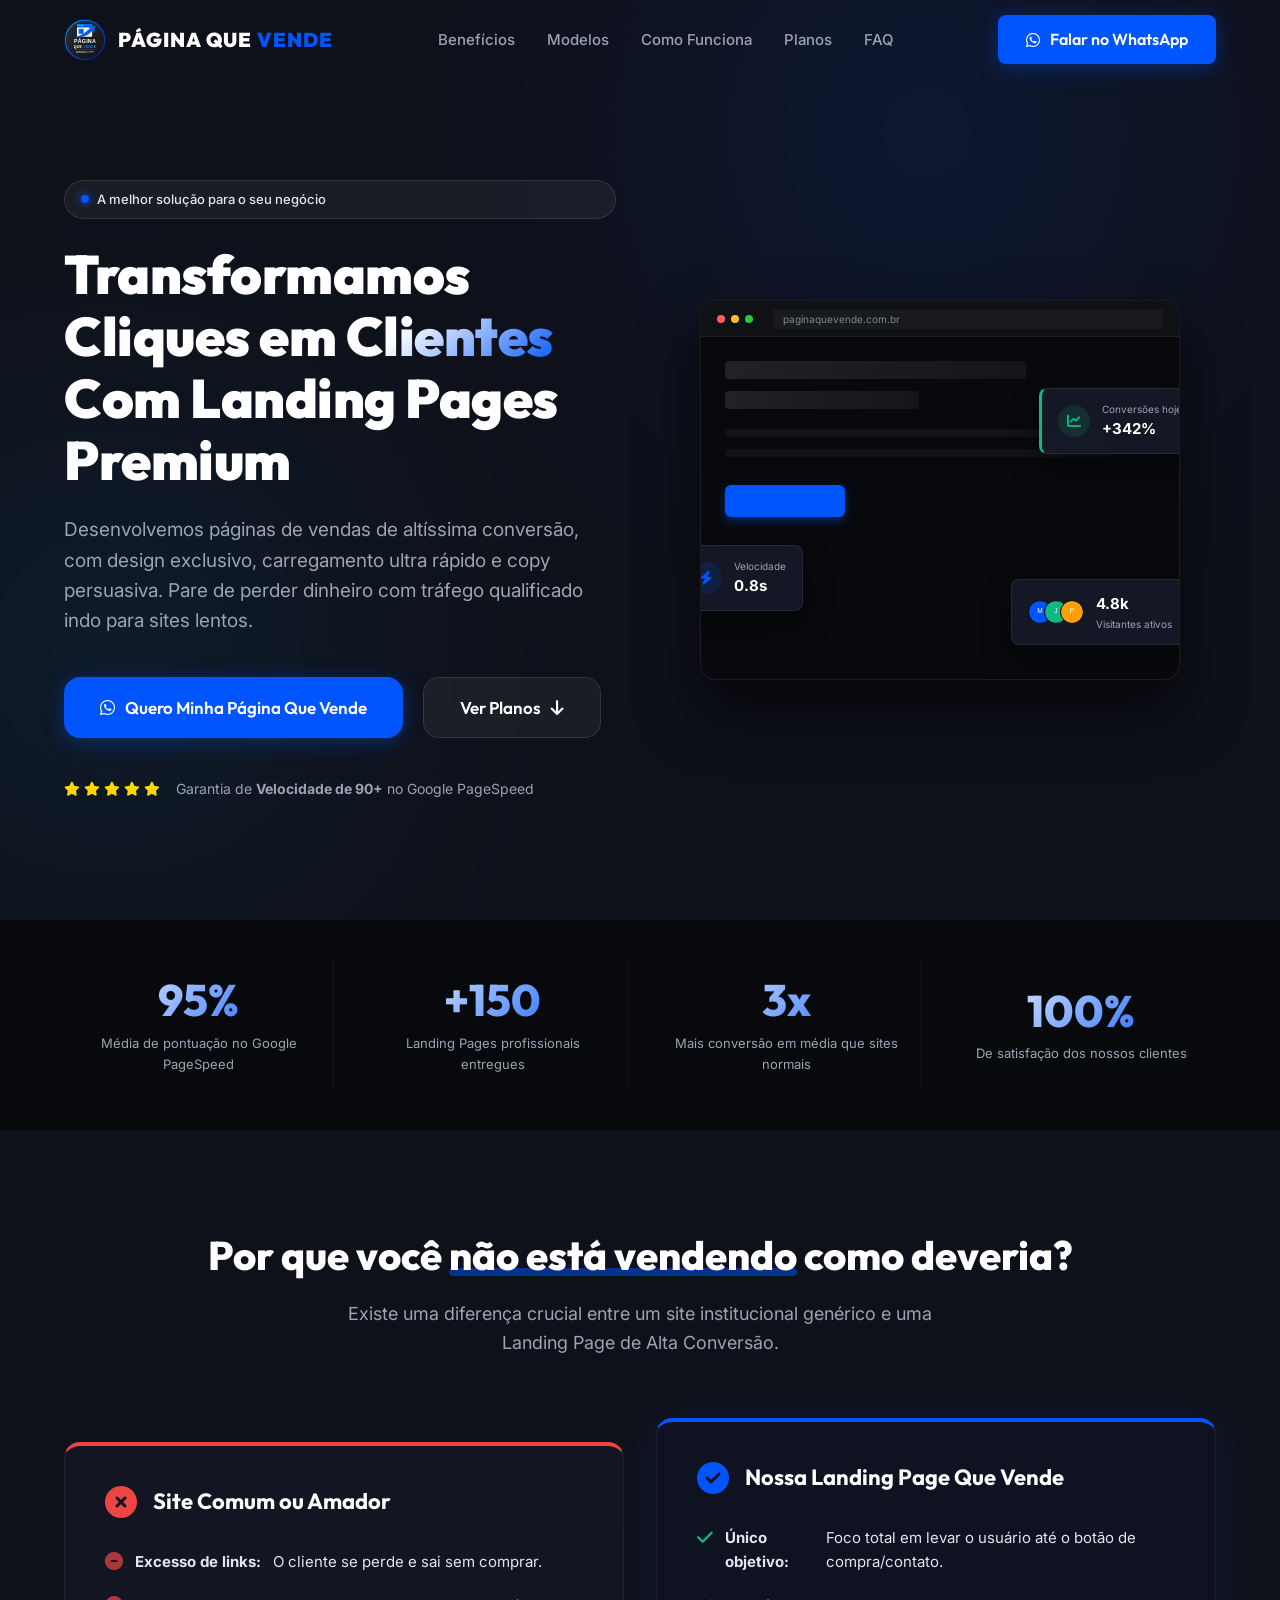
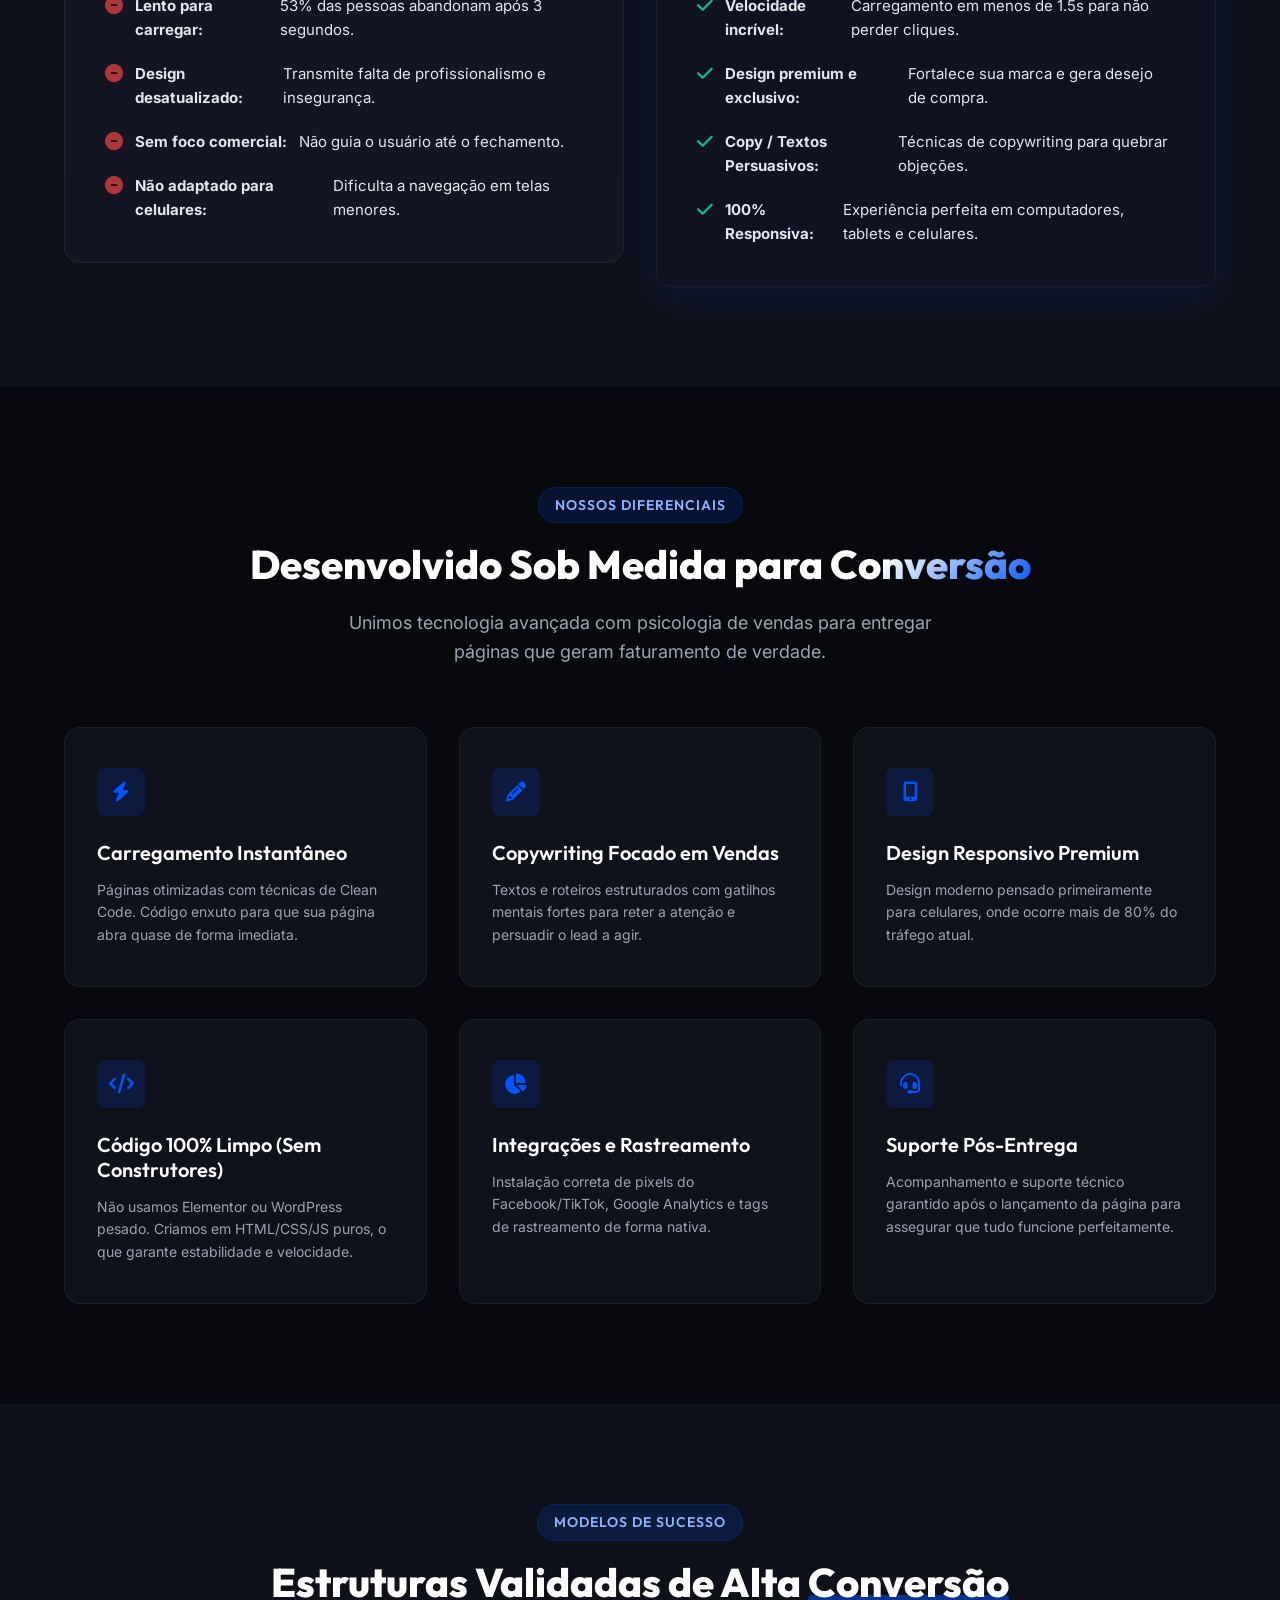
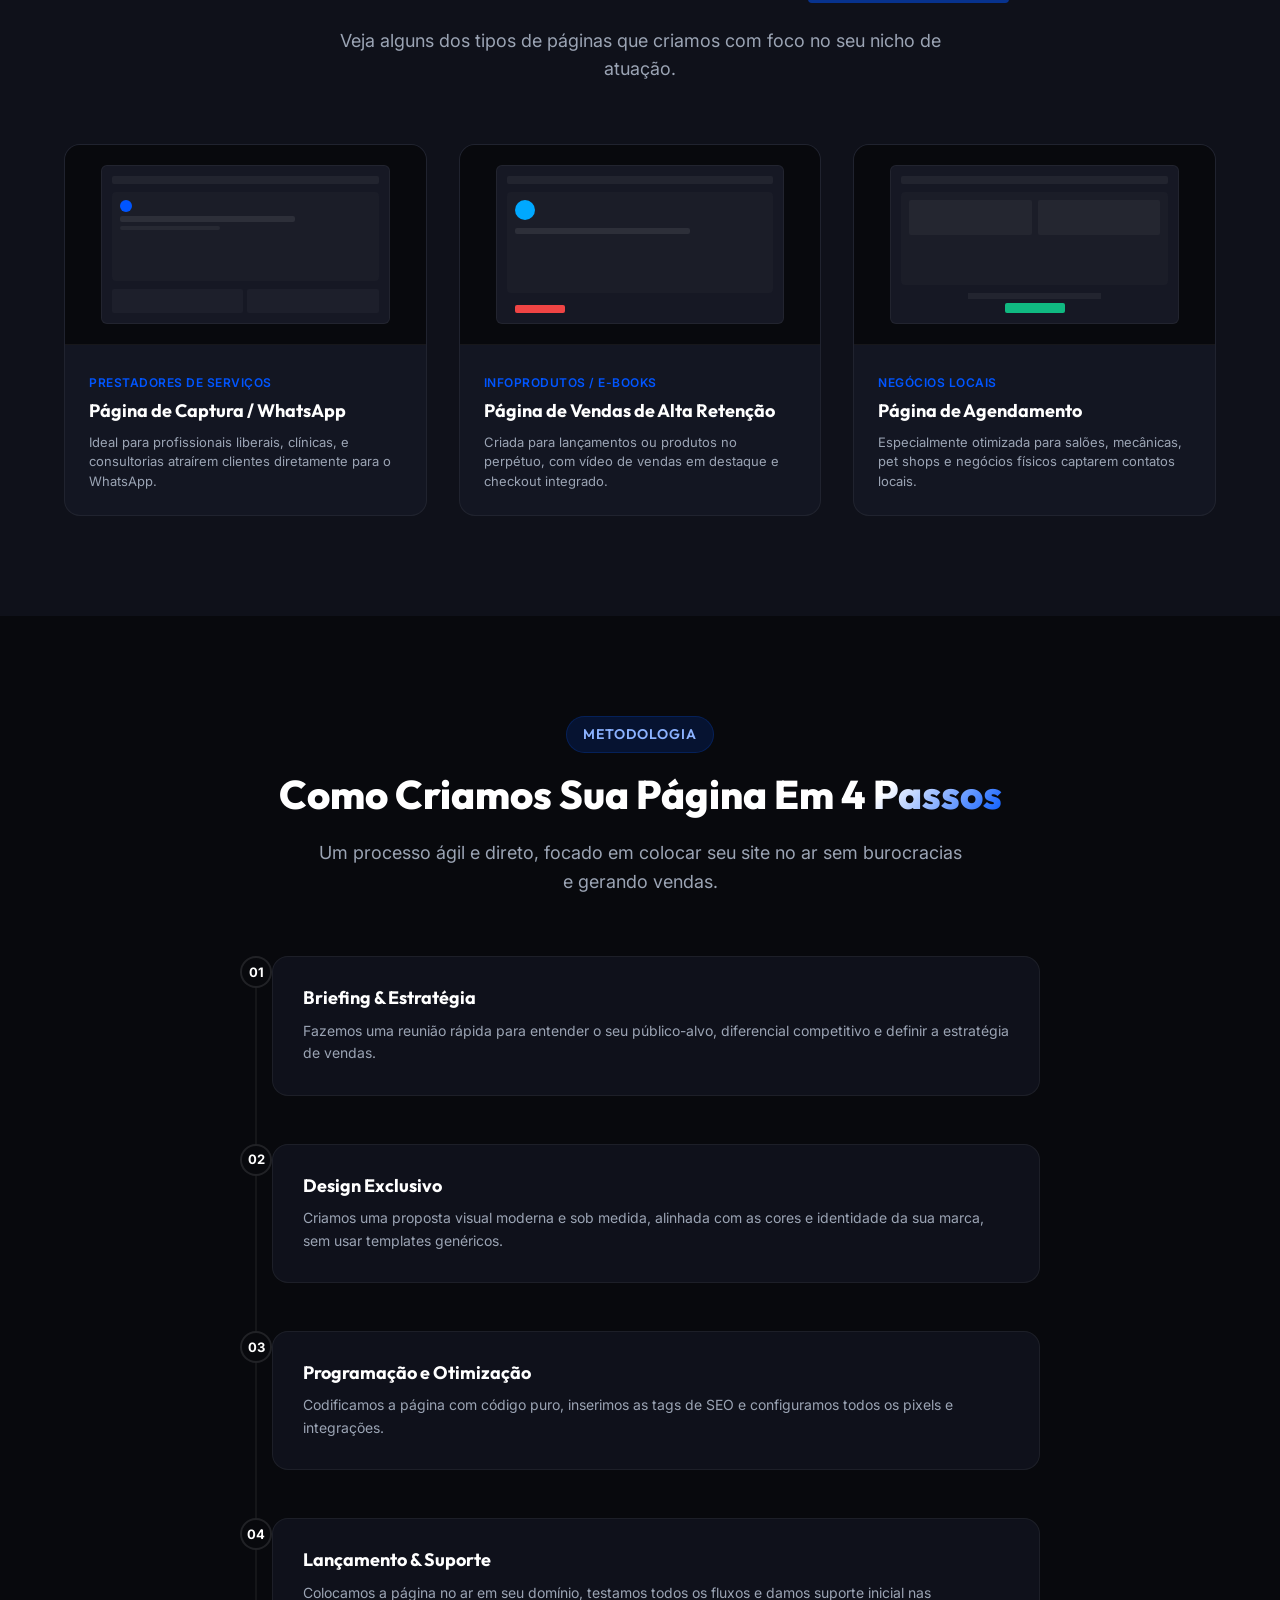
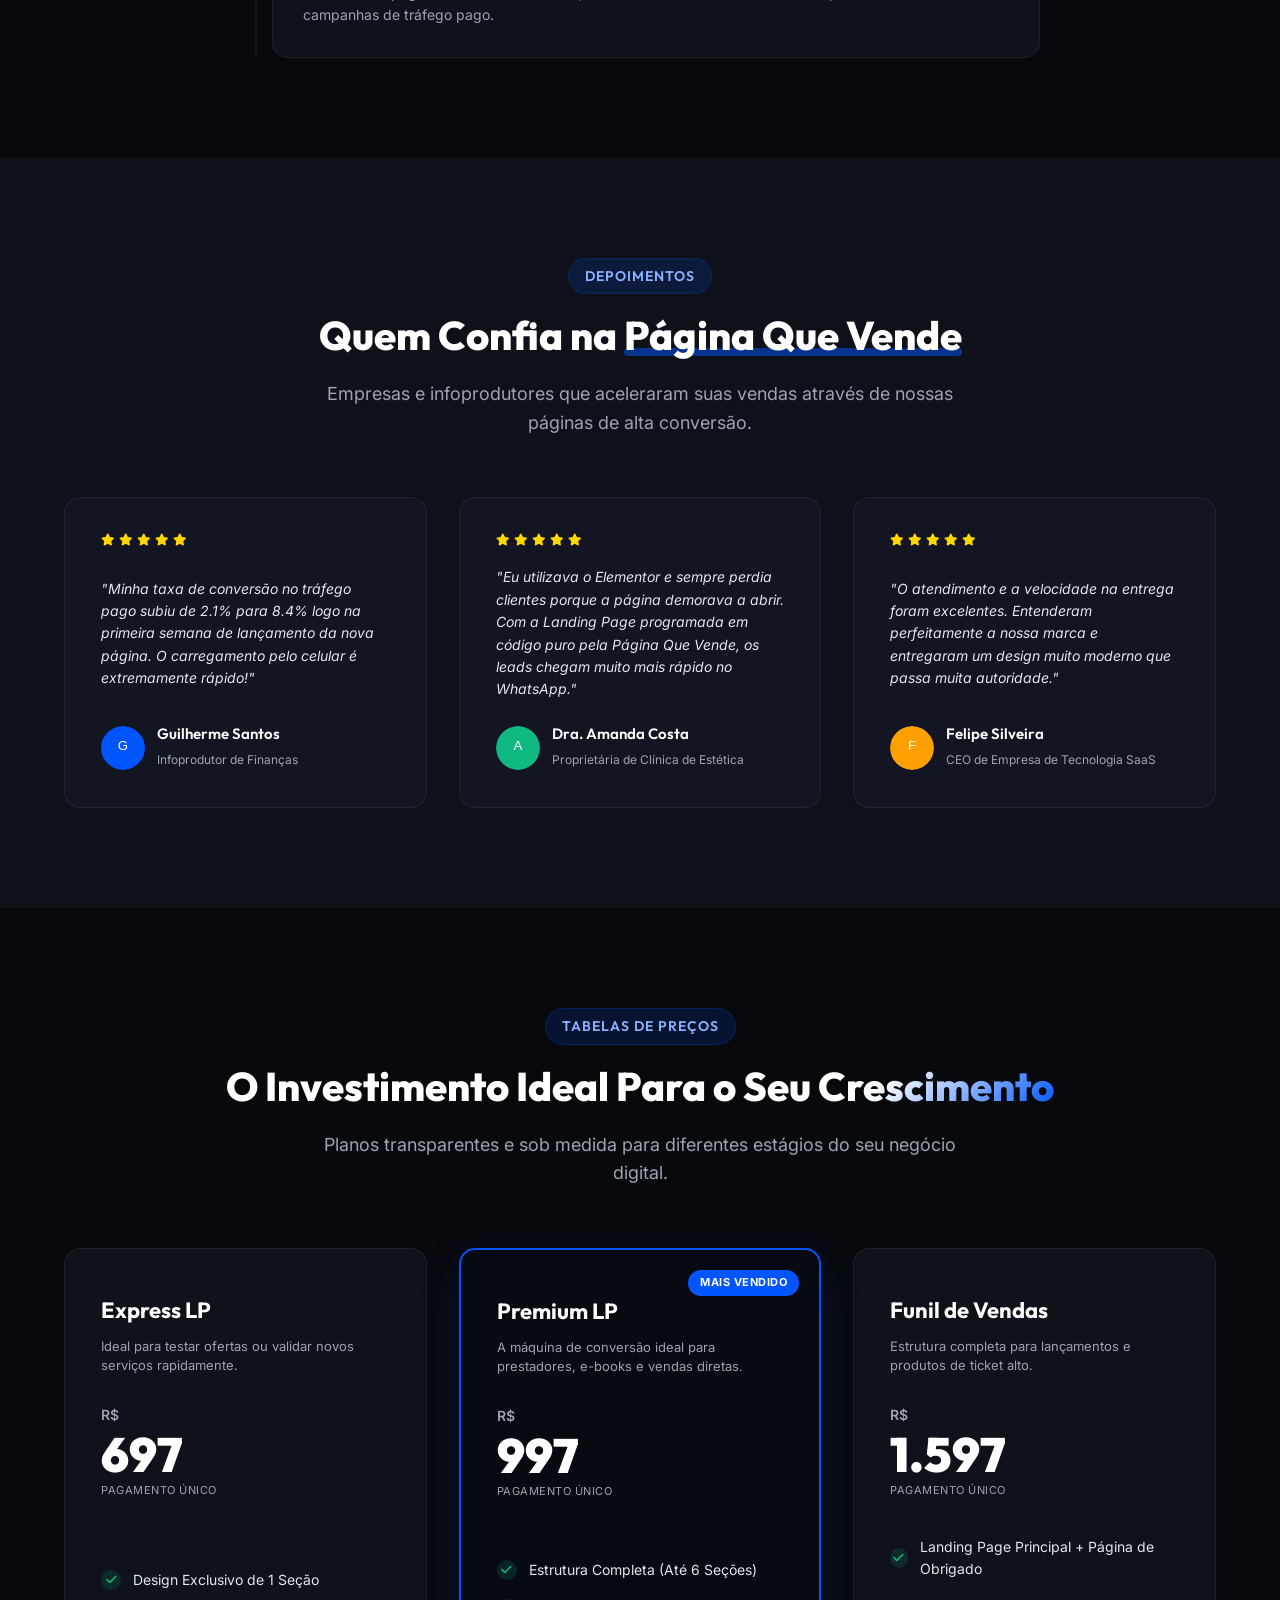
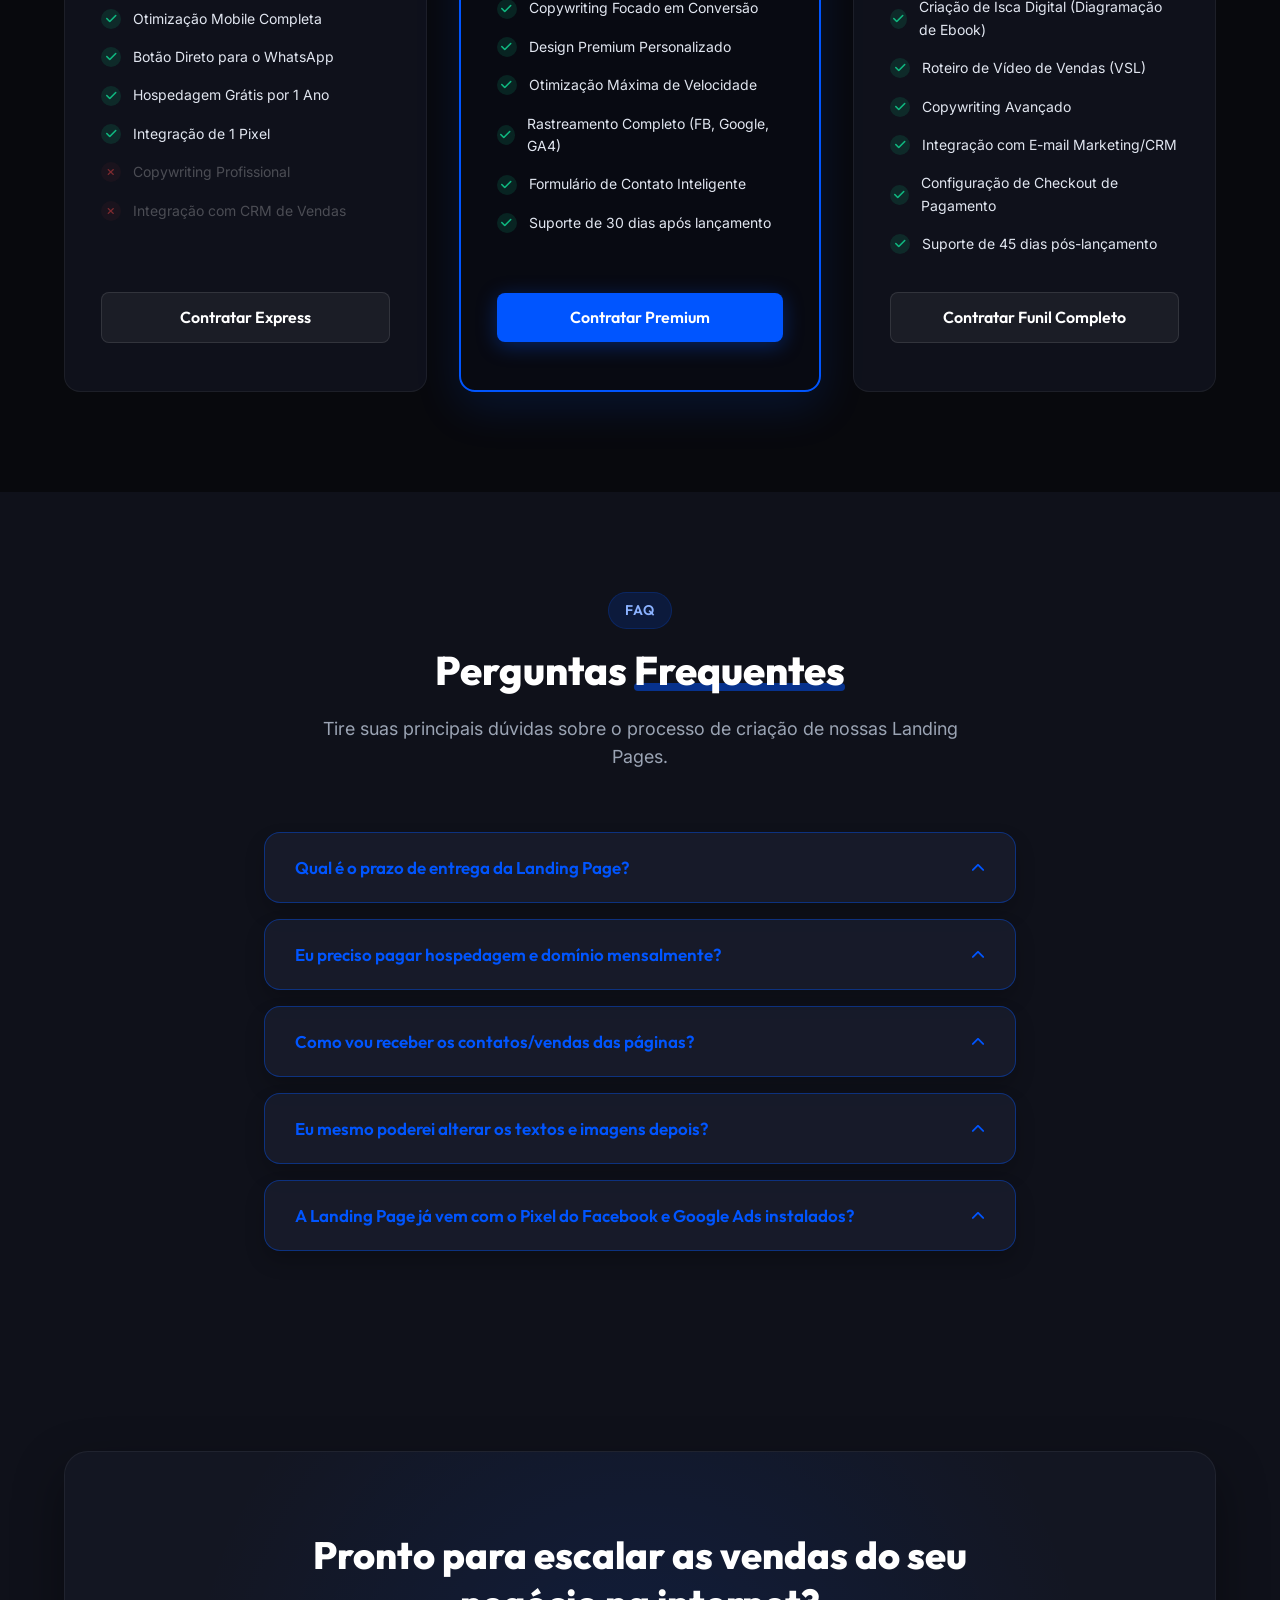
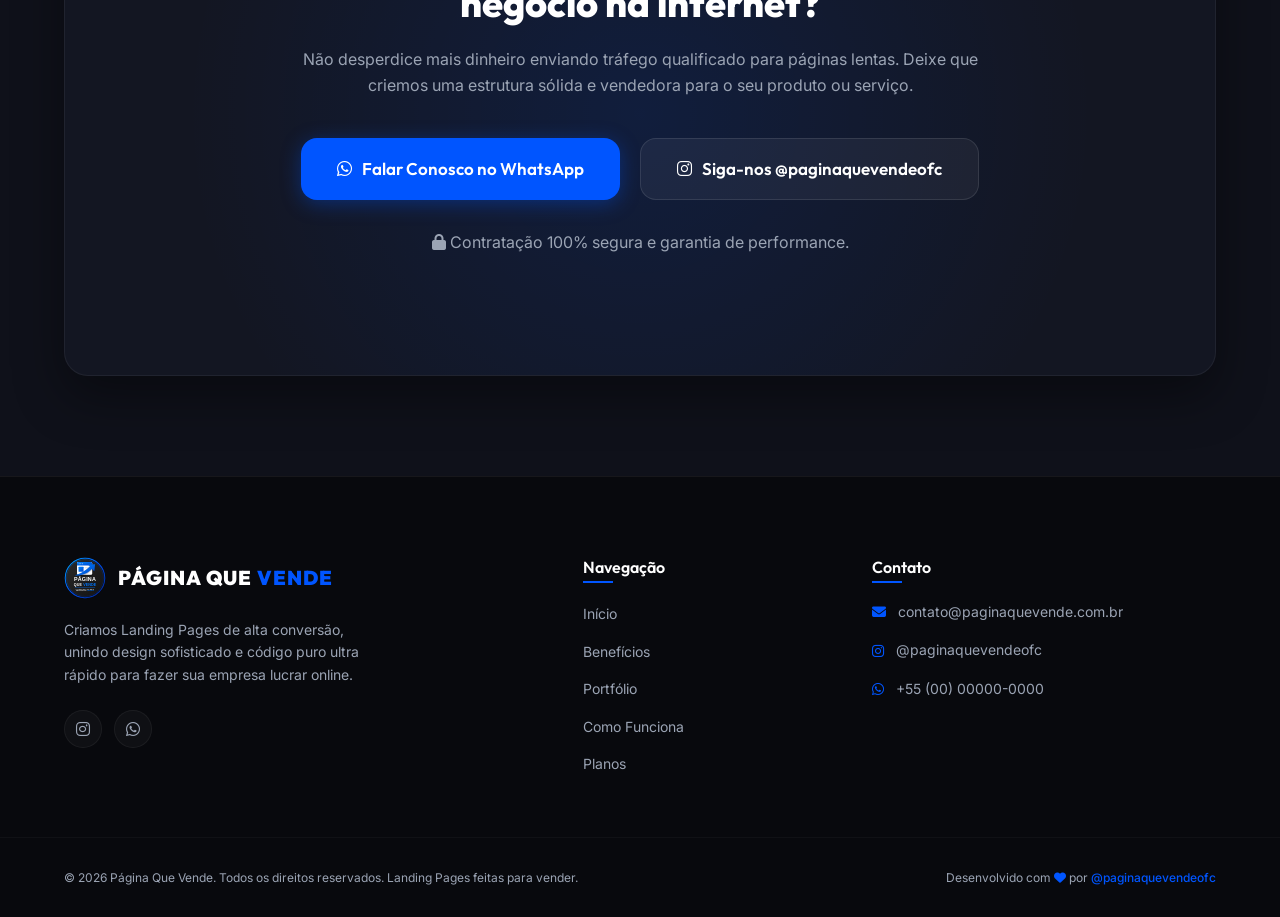
==== index.html @ d733c1f5 "feat: estrutura inicial da Landing Page Página Que Vende" ====
<!DOCTYPE html>
<html lang="pt-BR">
<head>
  <meta charset="UTF-8">
  <meta name="viewport" content="width=device-width, initial-scale=1.0">
  <meta name="description" content="Criamos Landing Pages de altíssima conversão, ultra rápidas e profissionais. Transforme seus visitantes em clientes reais. Conheça a Página Que Vende!">
  <meta name="keywords" content="landing page, criar landing page, página de vendas, landing page profissional, conversão de vendas, página que vende, tráfego pago">
  <meta name="author" content="Página Que Vende">
  
  <!-- Open Graph / Facebook -->
  <meta property="og:type" content="website">
  <meta property="og:url" content="https://paginaquevende.com.br/">
  <meta property="og:title" content="Página Que Vende | Landing Pages de Alta Conversão">
  <meta property="og:description" content="Landing pages profissionais, ultra rápidas e focadas em conversão. Comece a vender mais hoje.">
  <meta property="og:image" content="assets/logo.svg">

  <!-- Twitter -->
  <meta property="twitter:card" content="summary_large_image">
  <meta property="twitter:title" content="Página Que Vende | Landing Pages de Alta Conversão">
  <meta property="twitter:description" content="Landing pages profissionais, ultra rápidas e focadas em conversão. Comece a vender mais hoje.">
  
  <!-- Title & Favicon -->
  <title>Página Que Vende | Landing Pages de Alta Conversão</title>
  <link rel="icon" type="image/svg+xml" href="assets/logo.svg">

  <!-- Google Fonts -->
  <link rel="preconnect" href="https://fonts.googleapis.com">
  <link rel="preconnect" href="https://fonts.gstatic.com" crossorigin>
  <link href="https://fonts.googleapis.com/css2?family=Inter:wght@300;400;500;600;700&family=Outfit:wght@400;500;600;700;800;900&display=swap" rel="stylesheet">
  
  <!-- FontAwesome Icons -->
  <link rel="stylesheet" href="https://cdnjs.cloudflare.com/ajax/libs/font-awesome/6.4.0/css/all.min.css">
  
  <!-- CSS Stylesheet -->
  <link rel="stylesheet" href="style.css">
</head>
<body>

  <!-- Navigation Bar -->
  <header class="navbar" id="navbar">
    <div class="container navbar-container">
      <a href="#" class="logo-area">
        <img src="assets/logo.svg" alt="Página Que Vende Logo" class="logo-img" id="logo-nav">
        <span class="logo-text">PÁGINA QUE <span class="accent-blue">VENDE</span></span>
      </a>
      
      <nav class="nav-menu" id="nav-menu">
        <a href="#beneficios" class="nav-link">Benefícios</a>
        <a href="#portfolio" class="nav-link">Modelos</a>
        <a href="#processo" class="nav-link">Como Funciona</a>
        <a href="#planos" class="nav-link">Planos</a>
        <a href="#faq" class="nav-link">FAQ</a>
      </nav>
      
      <div class="nav-actions">
        <a href="https://wa.me/5500000000000?text=Olá!%20Gostaria%20de%20solicitar%20um%20orçamento%20de%20Landing%20Page." target="_blank" class="btn btn-primary" id="cta-nav">
          <i class="fab fa-whatsapp"></i> Falar no WhatsApp
        </a>
        <button class="menu-toggle" id="menu-toggle" aria-label="Abrir Menu">
          <span class="bar"></span>
          <span class="bar"></span>
          <span class="bar"></span>
        </button>
      </div>
    </div>
  </header>

  <main>
    
    <!-- Hero Section -->
    <section class="hero-section" id="home">
      <div class="hero-bg-gradients">
        <div class="blur-glow glow-1"></div>
        <div class="blur-glow glow-2"></div>
      </div>
      
      <div class="container hero-container grid-2">
        <!-- Hero Text content -->
        <div class="hero-content fade-in-left">
          <div class="badge">
            <span class="badge-dot"></span>
            <span>A melhor solução para o seu negócio</span>
          </div>
          
          <h1 class="hero-title">
            Transformamos Cliques em <span class="gradient-text">Clientes</span> Com Landing Pages Premium
          </h1>
          
          <p class="hero-subtitle">
            Desenvolvemos páginas de vendas de altíssima conversão, com design exclusivo, carregamento ultra rápido e copy persuasiva. Pare de perder dinheiro com tráfego qualificado indo para sites lentos.
          </p>
          
          <div class="hero-ctas">
            <a href="https://wa.me/5500000000000?text=Olá!%20Quero%20uma%20Landing%20Page%20profissional%20para%20o%20meu%20negócio." target="_blank" class="btn btn-large btn-primary pulse-animation" id="hero-cta-main">
              <i class="fab fa-whatsapp"></i> Quero Minha Página Que Vende
            </a>
            <a href="#planos" class="btn btn-large btn-secondary" id="hero-cta-secondary">
              Ver Planos <i class="fas fa-arrow-down"></i>
            </a>
          </div>
          
          <div class="hero-trust">
            <div class="trust-stars">
              <i class="fas fa-star"></i>
              <i class="fas fa-star"></i>
              <i class="fas fa-star"></i>
              <i class="fas fa-star"></i>
              <i class="fas fa-star"></i>
            </div>
            <p class="trust-text">Garantia de <strong>Velocidade de 90+</strong> no Google PageSpeed</p>
          </div>
        </div>
        
        <!-- Hero Mockup/Visual representation -->
        <div class="hero-visual fade-in-right">
          <div class="mockup-frame">
            <!-- Simulated Browser window header -->
            <div class="mockup-header">
              <div class="mockup-dots">
                <span class="dot red"></span>
                <span class="dot yellow"></span>
                <span class="dot green"></span>
              </div>
              <div class="mockup-search-bar">paginaquevende.com.br</div>
            </div>
            
            <!-- Simulated Landing Page design preview -->
            <div class="mockup-body">
              <div class="mockup-hero">
                <div class="mockup-line title"></div>
                <div class="mockup-line title short"></div>
                <div class="mockup-line text"></div>
                <div class="mockup-line text"></div>
                <div class="mockup-cta"></div>
              </div>
              
              <!-- Floating Conversion Stats Cards -->
              <div class="floating-card sales-card">
                <div class="card-icon"><i class="fas fa-chart-line"></i></div>
                <div class="card-info">
                  <span class="card-label">Conversões hoje</span>
                  <span class="card-val">+342%</span>
                </div>
              </div>
              
              <div class="floating-card speed-card">
                <div class="card-icon"><i class="fas fa-bolt"></i></div>
                <div class="card-info">
                  <span class="card-label">Velocidade</span>
                  <span class="card-val">0.8s</span>
                </div>
              </div>
              
              <div class="floating-card visitors-card">
                <div class="avatar-stack">
                  <span class="avatar av-1"></span>
                  <span class="avatar av-2"></span>
                  <span class="avatar av-3"></span>
                </div>
                <div class="card-info">
                  <span class="card-val">4.8k</span>
                  <span class="card-label">Visitantes ativos</span>
                </div>
              </div>
            </div>
          </div>
        </div>
      </div>
    </section>

    <!-- Stats Section -->
    <section class="stats-section">
      <div class="container stats-container grid-4">
        <div class="stat-item">
          <div class="stat-number"><span class="counter" data-target="95">0</span>%</div>
          <p class="stat-desc">Média de pontuação no Google PageSpeed</p>
        </div>
        <div class="stat-item">
          <div class="stat-number">+<span class="counter" data-target="150">0</span></div>
          <p class="stat-desc">Landing Pages profissionais entregues</p>
        </div>
        <div class="stat-item">
          <div class="stat-number"><span class="counter" data-target="3">0</span>x</div>
          <p class="stat-desc">Mais conversão em média que sites normais</p>
        </div>
        <div class="stat-item">
          <div class="stat-number">100%</div>
          <p class="stat-desc">De satisfação dos nossos clientes</p>
        </div>
      </div>
    </section>

    <!-- Comparison Section (Problem vs Solution) -->
    <section class="comparison-section section-padding">
      <div class="container">
        <div class="section-header text-center">
          <h2 class="section-title">Por que você <span class="highlight-blue">não está vendendo</span> como deveria?</h2>
          <p class="section-subtitle">Existe uma diferença crucial entre um site institucional genérico e uma Landing Page de Alta Conversão.</p>
        </div>
        
        <div class="comparison-grid grid-2">
          <!-- The Problem -->
          <div class="comparison-card bad scroll-reveal">
            <div class="card-header-bad">
              <i class="fas fa-times-circle"></i>
              <h3>Site Comum ou Amador</h3>
            </div>
            <ul class="comparison-list">
              <li><i class="fas fa-minus-circle"></i> <strong>Excesso de links:</strong> O cliente se perde e sai sem comprar.</li>
              <li><i class="fas fa-minus-circle"></i> <strong>Lento para carregar:</strong> 53% das pessoas abandonam após 3 segundos.</li>
              <li><i class="fas fa-minus-circle"></i> <strong>Design desatualizado:</strong> Transmite falta de profissionalismo e insegurança.</li>
              <li><i class="fas fa-minus-circle"></i> <strong>Sem foco comercial:</strong> Não guia o usuário até o fechamento.</li>
              <li><i class="fas fa-minus-circle"></i> <strong>Não adaptado para celulares:</strong> Dificulta a navegação em telas menores.</li>
            </ul>
          </div>
          
          <!-- The Solution -->
          <div class="comparison-card good scroll-reveal">
            <div class="card-header-good">
              <i class="fas fa-check-circle"></i>
              <h3>Nossa Landing Page Que Vende</h3>
            </div>
            <ul class="comparison-list">
              <li><i class="fas fa-check"></i> <strong>Único objetivo:</strong> Foco total em levar o usuário até o botão de compra/contato.</li>
              <li><i class="fas fa-check"></i> <strong>Velocidade incrível:</strong> Carregamento em menos de 1.5s para não perder cliques.</li>
              <li><i class="fas fa-check"></i> <strong>Design premium e exclusivo:</strong> Fortalece sua marca e gera desejo de compra.</li>
              <li><i class="fas fa-check"></i> <strong>Copy / Textos Persuasivos:</strong> Técnicas de copywriting para quebrar objeções.</li>
              <li><i class="fas fa-check"></i> <strong>100% Responsiva:</strong> Experiência perfeita em computadores, tablets e celulares.</li>
            </ul>
          </div>
        </div>
      </div>
    </section>

    <!-- Benefits Section -->
    <section class="benefits-section section-padding bg-darker" id="beneficios">
      <div class="container">
        <div class="section-header text-center">
          <span class="section-badge">Nossos Diferenciais</span>
          <h2 class="section-title">Desenvolvido Sob Medida para <span class="gradient-text">Conversão</span></h2>
          <p class="section-subtitle">Unimos tecnologia avançada com psicologia de vendas para entregar páginas que geram faturamento de verdade.</p>
        </div>
        
        <div class="benefits-grid grid-3">
          <!-- Card 1 -->
          <div class="benefit-card scroll-reveal">
            <div class="benefit-icon"><i class="fas fa-bolt"></i></div>
            <h3>Carregamento Instantâneo</h3>
            <p>Páginas otimizadas com técnicas de Clean Code. Código enxuto para que sua página abra quase de forma imediata.</p>
          </div>
          <!-- Card 2 -->
          <div class="benefit-card scroll-reveal">
            <div class="benefit-icon"><i class="fas fa-pencil-alt"></i></div>
            <h3>Copywriting Focado em Vendas</h3>
            <p>Textos e roteiros estruturados com gatilhos mentais fortes para reter a atenção e persuadir o lead a agir.</p>
          </div>
          <!-- Card 3 -->
          <div class="benefit-card scroll-reveal">
            <div class="benefit-icon"><i class="fas fa-mobile-alt"></i></div>
            <h3>Design Responsivo Premium</h3>
            <p>Design moderno pensado primeiramente para celulares, onde ocorre mais de 80% do tráfego atual.</p>
          </div>
          <!-- Card 4 -->
          <div class="benefit-card scroll-reveal">
            <div class="benefit-icon"><i class="fas fa-code"></i></div>
            <h3>Código 100% Limpo (Sem Construtores)</h3>
            <p>Não usamos Elementor ou WordPress pesado. Criamos em HTML/CSS/JS puros, o que garante estabilidade e velocidade.</p>
          </div>
          <!-- Card 5 -->
          <div class="benefit-card scroll-reveal">
            <div class="benefit-icon"><i class="fas fa-chart-pie"></i></div>
            <h3>Integrações e Rastreamento</h3>
            <p>Instalação correta de pixels do Facebook/TikTok, Google Analytics e tags de rastreamento de forma nativa.</p>
          </div>
          <!-- Card 6 -->
          <div class="benefit-card scroll-reveal">
            <div class="benefit-icon"><i class="fas fa-headset"></i></div>
            <h3>Suporte Pós-Entrega</h3>
            <p>Acompanhamento e suporte técnico garantido após o lançamento da página para assegurar que tudo funcione perfeitamente.</p>
          </div>
        </div>
      </div>
    </section>

    <!-- Portfolio / Mockup Showcase -->
    <section class="portfolio-section section-padding" id="portfolio">
      <div class="container">
        <div class="section-header text-center">
          <span class="section-badge">Modelos de Sucesso</span>
          <h2 class="section-title">Estruturas Validadas de Alta <span class="highlight-blue">Conversão</span></h2>
          <p class="section-subtitle">Veja alguns dos tipos de páginas que criamos com foco no seu nicho de atuação.</p>
        </div>
        
        <div class="portfolio-grid grid-3">
          <!-- Item 1 -->
          <div class="portfolio-card scroll-reveal">
            <div class="portfolio-img-container">
              <!-- Inline representative mini layout for preview -->
              <div class="mini-layout lp-services">
                <div class="mini-nav"></div>
                <div class="mini-hero">
                  <div class="mini-dot"></div>
                  <div class="mini-bar"></div>
                  <div class="mini-bar-sm"></div>
                </div>
                <div class="mini-content">
                  <div class="mini-box"></div>
                  <div class="mini-box"></div>
                </div>
              </div>
              <div class="portfolio-hover">
                <a href="https://wa.me/5500000000000?text=Olá!%20Quero%20uma%20Landing%20Page%20para%20Prestador%20de%20Serviços." target="_blank" class="btn btn-sm btn-primary">Solicitar Modelo</a>
              </div>
            </div>
            <div class="portfolio-info">
              <span class="portfolio-category">Prestadores de Serviços</span>
              <h3>Página de Captura / WhatsApp</h3>
              <p>Ideal para profissionais liberais, clínicas, e consultorias atraírem clientes diretamente para o WhatsApp.</p>
            </div>
          </div>
          
          <!-- Item 2 -->
          <div class="portfolio-card scroll-reveal">
            <div class="portfolio-img-container">
              <div class="mini-layout lp-infoproduct">
                <div class="mini-nav"></div>
                <div class="mini-hero">
                  <div class="mini-circle"></div>
                  <div class="mini-bar"></div>
                </div>
                <div class="mini-content">
                  <div class="mini-line"></div>
                  <div class="mini-line"></div>
                  <div class="mini-btn-red"></div>
                </div>
              </div>
              <div class="portfolio-hover">
                <a href="https://wa.me/5500000000000?text=Olá!%20Quero%20uma%20Landing%20Page%20para%20Infoproduto." target="_blank" class="btn btn-sm btn-primary">Solicitar Modelo</a>
              </div>
            </div>
            <div class="portfolio-info">
              <span class="portfolio-category">Infoprodutos / E-books</span>
              <h3>Página de Vendas de Alta Retenção</h3>
              <p>Criada para lançamentos ou produtos no perpétuo, com vídeo de vendas em destaque e checkout integrado.</p>
            </div>
          </div>
          
          <!-- Item 3 -->
          <div class="portfolio-card scroll-reveal">
            <div class="portfolio-img-container">
              <div class="mini-layout lp-local">
                <div class="mini-nav"></div>
                <div class="mini-hero">
                  <div class="mini-grid">
                    <div class="mini-grid-item"></div>
                    <div class="mini-grid-item"></div>
                  </div>
                </div>
                <div class="mini-content-centered">
                  <div class="mini-bar-ctr"></div>
                  <div class="mini-btn-green"></div>
                </div>
              </div>
              <div class="portfolio-hover">
                <a href="https://wa.me/5500000000000?text=Olá!%20Quero%20uma%20Landing%20Page%20para%20Negócio%20Local." target="_blank" class="btn btn-sm btn-primary">Solicitar Modelo</a>
              </div>
            </div>
            <div class="portfolio-info">
              <span class="portfolio-category">Negócios Locais</span>
              <h3>Página de Agendamento</h3>
              <p>Especialmente otimizada para salões, mecânicas, pet shops e negócios físicos captarem contatos locais.</p>
            </div>
          </div>
        </div>
      </div>
    </section>

    <!-- Work Process Section -->
    <section class="process-section section-padding bg-darker" id="processo">
      <div class="container">
        <div class="section-header text-center">
          <span class="section-badge">Metodologia</span>
          <h2 class="section-title">Como Criamos Sua Página Em <span class="gradient-text">4 Passos</span></h2>
          <p class="section-subtitle">Um processo ágil e direto, focado em colocar seu site no ar sem burocracias e gerando vendas.</p>
        </div>
        
        <div class="process-timeline">
          <!-- Step 1 -->
          <div class="process-step scroll-reveal">
            <div class="step-number">01</div>
            <div class="step-content">
              <h3>Briefing & Estratégia</h3>
              <p>Fazemos uma reunião rápida para entender o seu público-alvo, diferencial competitivo e definir a estratégia de vendas.</p>
            </div>
          </div>
          <!-- Step 2 -->
          <div class="process-step scroll-reveal">
            <div class="step-number">02</div>
            <div class="step-content">
              <h3>Design Exclusivo</h3>
              <p>Criamos uma proposta visual moderna e sob medida, alinhada com as cores e identidade da sua marca, sem usar templates genéricos.</p>
            </div>
          </div>
          <!-- Step 3 -->
          <div class="process-step scroll-reveal">
            <div class="step-number">03</div>
            <div class="step-content">
              <h3>Programação e Otimização</h3>
              <p>Codificamos a página com código puro, inserimos as tags de SEO e configuramos todos os pixels e integrações.</p>
            </div>
          </div>
          <!-- Step 4 -->
          <div class="process-step scroll-reveal">
            <div class="step-number">04</div>
            <div class="step-content">
              <h3>Lançamento & Suporte</h3>
              <p>Colocamos a página no ar em seu domínio, testamos todos os fluxos e damos suporte inicial nas campanhas de tráfego pago.</p>
            </div>
          </div>
        </div>
      </div>
    </section>

    <!-- Testimonials / Social Proof -->
    <section class="testimonials-section section-padding">
      <div class="container">
        <div class="section-header text-center">
          <span class="section-badge">Depoimentos</span>
          <h2 class="section-title">Quem Confia na <span class="highlight-blue">Página Que Vende</span></h2>
          <p class="section-subtitle">Empresas e infoprodutores que aceleraram suas vendas através de nossas páginas de alta conversão.</p>
        </div>
        
        <div class="testimonials-grid grid-3">
          <!-- Testimonial 1 -->
          <div class="testimonial-card scroll-reveal">
            <div class="stars">
              <i class="fas fa-star"></i>
              <i class="fas fa-star"></i>
              <i class="fas fa-star"></i>
              <i class="fas fa-star"></i>
              <i class="fas fa-star"></i>
            </div>
            <p class="testimonial-text">
              "Minha taxa de conversão no tráfego pago subiu de 2.1% para 8.4% logo na primeira semana de lançamento da nova página. O carregamento pelo celular é extremamente rápido!"
            </p>
            <div class="testimonial-author">
              <div class="author-avatar av-t1"></div>
              <div class="author-info">
                <h4>Guilherme Santos</h4>
                <span>Infoprodutor de Finanças</span>
              </div>
            </div>
          </div>
          
          <!-- Testimonial 2 -->
          <div class="testimonial-card scroll-reveal">
            <div class="stars">
              <i class="fas fa-star"></i>
              <i class="fas fa-star"></i>
              <i class="fas fa-star"></i>
              <i class="fas fa-star"></i>
              <i class="fas fa-star"></i>
            </div>
            <p class="testimonial-text">
              "Eu utilizava o Elementor e sempre perdia clientes porque a página demorava a abrir. Com a Landing Page programada em código puro pela Página Que Vende, os leads chegam muito mais rápido no WhatsApp."
            </p>
            <div class="testimonial-author">
              <div class="author-avatar av-t2"></div>
              <div class="author-info">
                <h4>Dra. Amanda Costa</h4>
                <span>Proprietária de Clínica de Estética</span>
              </div>
            </div>
          </div>
          
          <!-- Testimonial 3 -->
          <div class="testimonial-card scroll-reveal">
            <div class="stars">
              <i class="fas fa-star"></i>
              <i class="fas fa-star"></i>
              <i class="fas fa-star"></i>
              <i class="fas fa-star"></i>
              <i class="fas fa-star"></i>
            </div>
            <p class="testimonial-text">
              "O atendimento e a velocidade na entrega foram excelentes. Entenderam perfeitamente a nossa marca e entregaram um design muito moderno que passa muita autoridade."
            </p>
            <div class="testimonial-author">
              <div class="author-avatar av-t3"></div>
              <div class="author-info">
                <h4>Felipe Silveira</h4>
                <span>CEO de Empresa de Tecnologia SaaS</span>
              </div>
            </div>
          </div>
        </div>
      </div>
    </section>

    <!-- Pricing Section -->
    <section class="pricing-section section-padding bg-darker" id="planos">
      <div class="container">
        <div class="section-header text-center">
          <span class="section-badge">Tabelas de Preços</span>
          <h2 class="section-title">O Investimento Ideal Para o Seu <span class="gradient-text">Crescimento</span></h2>
          <p class="section-subtitle">Planos transparentes e sob medida para diferentes estágios do seu negócio digital.</p>
        </div>
        
        <div class="pricing-grid grid-3">
          <!-- Plan 1 -->
          <div class="pricing-card scroll-reveal">
            <div class="pricing-header">
              <h3>Express LP</h3>
              <p>Ideal para testar ofertas ou validar novos serviços rapidamente.</p>
              <div class="price">
                <span class="currency">R$</span>
                <span class="amount">697</span>
                <span class="period">pagamento único</span>
              </div>
            </div>
            <div class="pricing-features">
              <ul>
                <li><i class="fas fa-check"></i> Design Exclusivo de 1 Seção</li>
                <li><i class="fas fa-check"></i> Otimização Mobile Completa</li>
                <li><i class="fas fa-check"></i> Botão Direto para o WhatsApp</li>
                <li><i class="fas fa-check"></i> Hospedagem Grátis por 1 Ano</li>
                <li><i class="fas fa-check"></i> Integração de 1 Pixel</li>
                <li class="disabled"><i class="fas fa-times"></i> Copywriting Profissional</li>
                <li class="disabled"><i class="fas fa-times"></i> Integração com CRM de Vendas</li>
              </ul>
            </div>
            <div class="pricing-footer">
              <a href="https://wa.me/5500000000000?text=Olá!%20Tenho%20interesse%20no%20plano%20Express%20LP%20no%20valor%20de%20R$697." target="_blank" class="btn btn-secondary btn-full">Contratar Express</a>
            </div>
          </div>
          
          <!-- Plan 2 (Popular) -->
          <div class="pricing-card popular scroll-reveal">
            <div class="popular-badge">Mais Vendido</div>
            <div class="pricing-header">
              <h3>Premium LP</h3>
              <p>A máquina de conversão ideal para prestadores, e-books e vendas diretas.</p>
              <div class="price">
                <span class="currency">R$</span>
                <span class="amount">997</span>
                <span class="period">pagamento único</span>
              </div>
            </div>
            <div class="pricing-features">
              <ul>
                <li><i class="fas fa-check"></i> Estrutura Completa (Até 6 Seções)</li>
                <li><i class="fas fa-check"></i> Copywriting Focado em Conversão</li>
                <li><i class="fas fa-check"></i> Design Premium Personalizado</li>
                <li><i class="fas fa-check"></i> Otimização Máxima de Velocidade</li>
                <li><i class="fas fa-check"></i> Rastreamento Completo (FB, Google, GA4)</li>
                <li><i class="fas fa-check"></i> Formulário de Contato Inteligente</li>
                <li><i class="fas fa-check"></i> Suporte de 30 dias após lançamento</li>
              </ul>
            </div>
            <div class="pricing-footer">
              <a href="https://wa.me/5500000000000?text=Olá!%20Quero%20contratar%20o%20plano%20Premium%20LP%20no%20valor%20de%20R$997." target="_blank" class="btn btn-primary btn-full pulse-animation">Contratar Premium</a>
            </div>
          </div>
          
          <!-- Plan 3 -->
          <div class="pricing-card scroll-reveal">
            <div class="pricing-header">
              <h3>Funil de Vendas</h3>
              <p>Estrutura completa para lançamentos e produtos de ticket alto.</p>
              <div class="price">
                <span class="currency">R$</span>
                <span class="amount">1.597</span>
                <span class="period">pagamento único</span>
              </div>
            </div>
            <div class="pricing-features">
              <ul>
                <li><i class="fas fa-check"></i> Landing Page Principal + Página de Obrigado</li>
                <li><i class="fas fa-check"></i> Criação de Isca Digital (Diagramação de Ebook)</li>
                <li><i class="fas fa-check"></i> Roteiro de Vídeo de Vendas (VSL)</li>
                <li><i class="fas fa-check"></i> Copywriting Avançado</li>
                <li><i class="fas fa-check"></i> Integração com E-mail Marketing/CRM</li>
                <li><i class="fas fa-check"></i> Configuração de Checkout de Pagamento</li>
                <li><i class="fas fa-check"></i> Suporte de 45 dias pós-lançamento</li>
              </ul>
            </div>
            <div class="pricing-footer">
              <a href="https://wa.me/5500000000000?text=Olá!%20Tenho%20interesse%20no%20plano%20Funil%20de%20Vendas%20no%20valor%20de%20R$1.597." target="_blank" class="btn btn-secondary btn-full">Contratar Funil Completo</a>
            </div>
          </div>
        </div>
      </div>
    </section>

    <!-- FAQ Section -->
    <section class="faq-section section-padding" id="faq">
      <div class="container faq-container">
        <div class="section-header text-center">
          <span class="section-badge">FAQ</span>
          <h2 class="section-title">Perguntas <span class="highlight-blue">Frequentes</span></h2>
          <p class="section-subtitle">Tire suas principais dúvidas sobre o processo de criação de nossas Landing Pages.</p>
        </div>
        
        <div class="faq-accordion">
          <!-- Accordion Item 1 -->
          <div class="faq-item scroll-reveal">
            <button class="faq-question">
              <span>Qual é o prazo de entrega da Landing Page?</span>
              <i class="fas fa-chevron-down"></i>
            </button>
            <div class="faq-answer">
              <p>O prazo padrão varia entre 5 a 10 dias úteis após o preenchimento completo do nosso briefing de estratégia e envio de eventuais materiais da marca (como fotos e logotipo). Projetos urgentes podem ser negociados.</p>
            </div>
          </div>
          
          <!-- Accordion Item 2 -->
          <div class="faq-item scroll-reveal">
            <button class="faq-question">
              <span>Eu preciso pagar hospedagem e domínio mensalmente?</span>
              <i class="fas fa-chevron-down"></i>
            </button>
            <div class="faq-answer">
              <p>O domínio (seu endereço na web, ex: www.suaempresa.com.br) custa em média R$ 40 por ano. A hospedagem varia conforme a tecnologia. Nos planos com hospedagem inclusa, nós disponibilizamos servidores otimizados gratuitos por 1 ano. Não cobramos mensalidade de manutenção.</p>
            </div>
          </div>
          
          <!-- Accordion Item 3 -->
          <div class="faq-item scroll-reveal">
            <button class="faq-question">
              <span>Como vou receber os contatos/vendas das páginas?</span>
              <i class="fas fa-chevron-down"></i>
            </button>
            <div class="faq-answer">
              <p>O fluxo principal de conversão direciona o usuário diretamente para o seu WhatsApp comercial com uma mensagem personalizada preenchida. Caso contrate os planos com integrações, também configuramos formulários de captura integrados com ferramentas de E-mail Marketing (ex: ActiveCampaign, RD Station) ou CRM (ex: Hubspot).</p>
            </div>
          </div>
          
          <!-- Accordion Item 4 -->
          <div class="faq-item scroll-reveal">
            <button class="faq-question">
              <span>Eu mesmo poderei alterar os textos e imagens depois?</span>
              <i class="fas fa-chevron-down"></i>
            </button>
            <div class="faq-answer">
              <p>Por utilizarmos código puro (HTML/CSS/JS) para garantir a melhor velocidade de carregamento da internet, as alterações requerem um conhecimento básico de código. No entanto, fornecemos um manual rápido explicando onde e como mudar os textos e fotos, ou você pode contar com o nosso suporte avulso de alterações.</p>
            </div>
          </div>
          
          <!-- Accordion Item 5 -->
          <div class="faq-item scroll-reveal">
            <button class="faq-question">
              <span>A Landing Page já vem com o Pixel do Facebook e Google Ads instalados?</span>
              <i class="fas fa-chevron-down"></i>
            </button>
            <div class="faq-answer">
              <p>Sim! Configuramos o rastreamento das suas campanhas em todas as páginas, incluindo a API de conversão do Facebook e tags de conversão do Google Ads de forma nativa para que você possa medir exatamente o retorno de cada centavo em anúncios.</p>
            </div>
          </div>
        </div>
      </div>
    </section>

    <!-- Final CTA Section (Conversion Focus) -->
    <section class="final-cta-section section-padding">
      <div class="container">
        <div class="cta-box scroll-reveal">
          <div class="cta-box-content text-center">
            <h2>Pronto para escalar as vendas do seu negócio na internet?</h2>
            <p>Não desperdice mais dinheiro enviando tráfego qualificado para páginas lentas. Deixe que criemos uma estrutura sólida e vendedora para o seu produto ou serviço.</p>
            
            <div class="cta-box-actions">
              <a href="https://wa.me/5500000000000?text=Olá!%20Quero%20aumentar%20as%20vendas%20do%20meu%20negócio%20com%20uma%20Landing%20Page%20profissional." target="_blank" class="btn btn-large btn-primary pulse-animation">
                <i class="fab fa-whatsapp"></i> Falar Conosco no WhatsApp
              </a>
              <a href="https://instagram.com/paginaquevendeofc" target="_blank" class="btn btn-large btn-secondary">
                <i class="fab fa-instagram"></i> Siga-nos @paginaquevendeofc
              </a>
            </div>
            
            <div class="cta-box-footer-note">
              <p><i class="fas fa-lock"></i> Contratação 100% segura e garantia de performance.</p>
            </div>
          </div>
        </div>
      </div>
    </section>

  </main>

  <!-- Footer -->
  <footer class="footer">
    <div class="container footer-container">
      <div class="footer-brand">
        <a href="#" class="logo-area">
          <img src="assets/logo.svg" alt="Página Que Vende Logo" class="logo-img">
          <span class="logo-text">PÁGINA QUE <span class="accent-blue">VENDE</span></span>
        </a>
        <p class="brand-desc">Criamos Landing Pages de alta conversão, unindo design sofisticado e código puro ultra rápido para fazer sua empresa lucrar online.</p>
        <div class="social-links">
          <a href="https://instagram.com/paginaquevendeofc" target="_blank" aria-label="Instagram"><i class="fab fa-instagram"></i></a>
          <a href="https://wa.me/5500000000000?text=Olá!%20Gostaria%20de%20saber%20mais%20sobre%20os%20serviços." target="_blank" aria-label="WhatsApp"><i class="fab fa-whatsapp"></i></a>
        </div>
      </div>
      
      <div class="footer-links">
        <h4>Navegação</h4>
        <ul>
          <li><a href="#home">Início</a></li>
          <li><a href="#beneficios">Benefícios</a></li>
          <li><a href="#portfolio">Portfólio</a></li>
          <li><a href="#processo">Como Funciona</a></li>
          <li><a href="#planos">Planos</a></li>
        </ul>
      </div>
      
      <div class="footer-contact">
        <h4>Contato</h4>
        <p><i class="fas fa-envelope"></i> contato@paginaquevende.com.br</p>
        <p><i class="fab fa-instagram"></i> @paginaquevendeofc</p>
        <p><i class="fab fa-whatsapp"></i> +55 (00) 00000-0000</p>
      </div>
    </div>
    
    <div class="footer-bottom">
      <div class="container footer-bottom-container">
        <p>&copy; 2026 Página Que Vende. Todos os direitos reservados. Landing Pages feitas para vender.</p>
        <p>Desenvolvido com <i class="fas fa-heart text-blue"></i> por <a href="https://instagram.com/paginaquevendeofc" target="_blank" class="footer-author-link">@paginaquevendeofc</a></p>
      </div>
    </div>
  </footer>

  <!-- Script JS -->
  <script src="script.js"></script>
</body>
</html>
---- style.css ----
/* -------------------------------------------------------------
 * ESTILOS GERAIS E DESIGN SYSTEM
 * ------------------------------------------------------------- */

 :root {
  /* Colors */
  --primary: #0055ff;
  --primary-hover: #0044cc;
  --primary-glow: rgba(0, 85, 255, 0.35);
  --primary-glow-light: rgba(0, 85, 255, 0.15);
  --accent-blue-light: #00a8ff;
  --bg-dark: #0f111a;
  --bg-darker: #08090d;
  --bg-card: rgba(26, 29, 46, 0.45);
  --bg-card-hover: rgba(26, 29, 46, 0.8);
  --border-card: rgba(255, 255, 255, 0.06);
  --border-card-hover: rgba(0, 85, 255, 0.4);
  --text-white: #ffffff;
  --text-gray: #9ba4b4;
  --text-light-gray: #e1e6f0;
  --success: #10b981;
  --danger: #ef4444;
  
  /* Fonts */
  --font-title: 'Outfit', 'Inter', sans-serif;
  --font-body: 'Inter', sans-serif;
  
  /* Layout */
  --container-width: 1200px;
  --transition-fast: 0.2s ease;
  --transition-normal: 0.4s cubic-bezier(0.16, 1, 0.3, 1);
  --radius-sm: 8px;
  --radius-md: 16px;
  --radius-lg: 24px;
}

/* Base Reset */
* {
  margin: 0;
  padding: 0;
  box-sizing: border-box;
  scroll-behavior: smooth;
}

body {
  background-color: var(--bg-dark);
  color: var(--text-light-gray);
  font-family: var(--font-body);
  line-height: 1.6;
  overflow-x: hidden;
  -webkit-font-smoothing: antialiased;
}

/* Typography base */
h1, h2, h3, h4, h5, h6 {
  font-family: var(--font-title);
  color: var(--text-white);
  font-weight: 700;
  line-height: 1.25;
}

a {
  text-decoration: none;
  color: inherit;
  transition: var(--transition-fast);
}

ul {
  list-style: none;
}

img {
  max-width: 100%;
  height: auto;
  display: block;
}

/* Utility Containers */
.container {
  width: 100%;
  max-width: var(--container-width);
  margin: 0 auto;
  padding: 0 24px;
}

.section-padding {
  padding: 100px 0;
}

.bg-darker {
  background-color: var(--bg-darker);
}

.text-center {
  text-align: center;
}

.accent-blue {
  color: var(--primary);
}

.highlight-blue {
  position: relative;
  color: var(--text-white);
  z-index: 1;
}

.highlight-blue::after {
  content: '';
  position: absolute;
  left: 0;
  bottom: 4px;
  width: 100%;
  height: 8px;
  background-color: var(--primary);
  z-index: -1;
  opacity: 0.5;
  border-radius: 4px;
}

/* Grids */
.grid-2 {
  display: grid;
  grid-template-columns: repeat(2, 1fr);
  gap: 48px;
  align-items: center;
}

.grid-3 {
  display: grid;
  grid-template-columns: repeat(3, 1fr);
  gap: 32px;
}

.grid-4 {
  display: grid;
  grid-template-columns: repeat(4, 1fr);
  gap: 24px;
}

/* Custom Text Gradient */
.gradient-text {
  background: linear-gradient(135deg, #ffffff 30%, var(--primary) 100%);
  -webkit-background-clip: text;
  -webkit-text-fill-color: transparent;
  background-clip: text;
}

/* Section Headers */
.section-header {
  margin-bottom: 60px;
}

.section-badge {
  display: inline-block;
  padding: 6px 16px;
  background-color: var(--primary-glow-light);
  border: 1px solid rgba(0, 85, 255, 0.2);
  color: #8bb2ff;
  font-family: var(--font-title);
  font-size: 14px;
  font-weight: 600;
  border-radius: 50px;
  margin-bottom: 16px;
  text-transform: uppercase;
  letter-spacing: 1px;
}

.section-title {
  font-size: 40px;
  font-weight: 800;
  margin-bottom: 20px;
}

.section-subtitle {
  font-size: 18px;
  color: var(--text-gray);
  max-width: 650px;
  margin: 0 auto;
}

/* Badges */
.badge {
  display: inline-flex;
  align-items: center;
  gap: 8px;
  padding: 8px 16px;
  background-color: rgba(255, 255, 255, 0.05);
  border: 1px solid rgba(255, 255, 255, 0.1);
  border-radius: 50px;
  font-size: 13px;
  color: var(--text-light-gray);
  font-weight: 500;
  margin-bottom: 24px;
}

.badge-dot {
  width: 8px;
  height: 8px;
  background-color: var(--primary);
  border-radius: 50%;
  box-shadow: 0 0 10px var(--primary);
  animation: pulse-glow 2s infinite;
}

/* Buttons */
.btn {
  display: inline-flex;
  align-items: center;
  justify-content: center;
  gap: 10px;
  padding: 12px 28px;
  font-family: var(--font-title);
  font-size: 16px;
  font-weight: 600;
  border-radius: var(--radius-sm);
  cursor: pointer;
  transition: var(--transition-normal);
  border: none;
}

.btn-sm {
  padding: 8px 20px;
  font-size: 14px;
}

.btn-large {
  padding: 16px 36px;
  font-size: 17px;
  border-radius: var(--radius-md);
}

.btn-full {
  width: 100%;
}

.btn-primary {
  background-color: var(--primary);
  color: var(--text-white);
  box-shadow: 0 4px 20px var(--primary-glow);
}

.btn-primary:hover {
  background-color: var(--primary-hover);
  transform: translateY(-2px);
  box-shadow: 0 6px 24px rgba(0, 85, 255, 0.5);
}

.btn-secondary {
  background-color: rgba(255, 255, 255, 0.05);
  color: var(--text-white);
  border: 1px solid rgba(255, 255, 255, 0.1);
}

.btn-secondary:hover {
  background-color: rgba(255, 255, 255, 0.1);
  border-color: rgba(255, 255, 255, 0.2);
  transform: translateY(-2px);
}

/* Animations */
@keyframes pulse-glow {
  0% {
    transform: scale(0.9);
    opacity: 0.6;
  }
  50% {
    transform: scale(1.1);
    opacity: 1;
    box-shadow: 0 0 14px var(--primary);
  }
  100% {
    transform: scale(0.9);
    opacity: 0.6;
  }
}

.pulse-animation {
  animation: pulse-cta 3s infinite;
}

@keyframes pulse-cta {
  0% {
    box-shadow: 0 4px 20px var(--primary-glow);
  }
  50% {
    box-shadow: 0 4px 30px rgba(0, 85, 255, 0.7);
  }
  100% {
    box-shadow: 0 4px 20px var(--primary-glow);
  }
}

/* Scroll Animation classes */
.scroll-reveal {
  opacity: 0;
  transform: translateY(30px);
  transition: opacity 0.8s ease, transform 0.8s cubic-bezier(0.16, 1, 0.3, 1);
}

.scroll-reveal.active {
  opacity: 1;
  transform: translateY(0);
}

.fade-in-left {
  opacity: 0;
  transform: translateX(-40px);
  animation: fadeInLeft 1s cubic-bezier(0.16, 1, 0.3, 1) forwards;
}

.fade-in-right {
  opacity: 0;
  transform: translateX(40px);
  animation: fadeInRight 1s cubic-bezier(0.16, 1, 0.3, 1) forwards;
}

@keyframes fadeInLeft {
  to {
    opacity: 1;
    transform: translateX(0);
  }
}

@keyframes fadeInRight {
  to {
    opacity: 1;
    transform: translateX(0);
  }
}


/* -------------------------------------------------------------
 * NAVBAR
 * ------------------------------------------------------------- */

.navbar {
  position: fixed;
  top: 0;
  left: 0;
  width: 100%;
  height: 80px;
  display: flex;
  align-items: center;
  z-index: 1000;
  transition: var(--transition-normal);
  border-bottom: 1px solid transparent;
}

.navbar.scrolled {
  background-color: rgba(15, 17, 26, 0.85);
  backdrop-filter: blur(15px);
  height: 70px;
  border-bottom: 1px solid var(--border-card);
  box-shadow: 0 10px 30px rgba(0, 0, 0, 0.3);
}

.navbar-container {
  display: flex;
  justify-content: space-between;
  align-items: center;
}

.logo-area {
  display: flex;
  align-items: center;
  gap: 12px;
}

.logo-img {
  width: 42px;
  height: 42px;
  object-fit: contain;
}

.logo-text {
  font-family: var(--font-title);
  font-size: 20px;
  font-weight: 900;
  letter-spacing: 1px;
  color: var(--text-white);
}

.nav-menu {
  display: flex;
  gap: 32px;
}

.nav-link {
  font-size: 15px;
  font-weight: 500;
  color: var(--text-gray);
  position: relative;
  padding: 6px 0;
}

.nav-link:hover {
  color: var(--text-white);
}

.nav-link::after {
  content: '';
  position: absolute;
  bottom: 0;
  left: 0;
  width: 0;
  height: 2px;
  background-color: var(--primary);
  transition: var(--transition-fast);
}

.nav-link:hover::after {
  width: 100%;
}

.menu-toggle {
  display: none;
  background: none;
  border: none;
  cursor: pointer;
  flex-direction: column;
  gap: 6px;
}

.menu-toggle .bar {
  width: 24px;
  height: 2px;
  background-color: var(--text-white);
  transition: var(--transition-fast);
}


/* -------------------------------------------------------------
 * HERO SECTION
 * ------------------------------------------------------------- */

.hero-section {
  position: relative;
  padding-top: 180px;
  padding-bottom: 120px;
  overflow: hidden;
}

.hero-bg-gradients {
  position: absolute;
  top: 0;
  left: 0;
  width: 100%;
  height: 100%;
  z-index: -1;
  pointer-events: none;
}

.blur-glow {
  position: absolute;
  border-radius: 50%;
  filter: blur(140px);
  opacity: 0.15;
}

.glow-1 {
  top: -10%;
  right: 10%;
  width: 450px;
  height: 450px;
  background: var(--primary);
}

.glow-2 {
  bottom: 10%;
  left: -5%;
  width: 350px;
  height: 350px;
  background: var(--accent-blue-light);
}

.hero-content {
  display: flex;
  flex-direction: column;
  justify-content: center;
}

.hero-title {
  font-size: 54px;
  font-weight: 900;
  line-height: 1.15;
  margin-bottom: 24px;
  letter-spacing: -0.5px;
}

.hero-subtitle {
  font-size: 19px;
  color: var(--text-gray);
  margin-bottom: 40px;
}

.hero-ctas {
  display: flex;
  gap: 20px;
  margin-bottom: 40px;
}

.hero-trust {
  display: flex;
  align-items: center;
  gap: 16px;
}

.trust-stars {
  color: #ffd700;
  display: flex;
  gap: 4px;
  font-size: 14px;
}

.trust-text {
  font-size: 14px;
  color: var(--text-gray);
}

/* Interactive Mockup styling */
.hero-visual {
  display: flex;
  justify-content: center;
  position: relative;
}

.mockup-frame {
  width: 100%;
  max-width: 480px;
  height: 380px;
  background-color: var(--bg-darker);
  border-radius: var(--radius-md);
  border: 1px solid rgba(255, 255, 255, 0.08);
  box-shadow: 0 30px 60px rgba(0, 0, 0, 0.6);
  position: relative;
  overflow: hidden;
  display: flex;
  flex-direction: column;
}

.mockup-header {
  height: 36px;
  background-color: rgba(255, 255, 255, 0.03);
  border-bottom: 1px solid rgba(255, 255, 255, 0.06);
  display: flex;
  align-items: center;
  padding: 0 16px;
  gap: 20px;
}

.mockup-dots {
  display: flex;
  gap: 6px;
}

.mockup-dots .dot {
  width: 8px;
  height: 8px;
  border-radius: 50%;
}

.dot.red { background-color: #ff5f56; }
.dot.yellow { background-color: #ffbd2e; }
.dot.green { background-color: #27c93f; }

.mockup-search-bar {
  flex-grow: 1;
  background-color: rgba(255, 255, 255, 0.05);
  border-radius: 4px;
  height: 20px;
  font-size: 10px;
  color: var(--text-gray);
  display: flex;
  align-items: center;
  padding-left: 10px;
  opacity: 0.8;
}

.mockup-body {
  flex-grow: 1;
  padding: 24px;
  position: relative;
}

.mockup-hero {
  display: flex;
  flex-direction: column;
  gap: 12px;
}

.mockup-line {
  background-color: rgba(255, 255, 255, 0.05);
  border-radius: 4px;
}

.mockup-line.title {
  width: 70%;
  height: 18px;
  background: linear-gradient(90deg, rgba(255,255,255,0.1), rgba(255,255,255,0.05));
}

.mockup-line.title.short {
  width: 45%;
  height: 18px;
  margin-bottom: 8px;
}

.mockup-line.text {
  width: 90%;
  height: 8px;
  background-color: rgba(255, 255, 255, 0.04);
}

.mockup-cta {
  width: 120px;
  height: 32px;
  background-color: var(--primary);
  border-radius: 6px;
  margin-top: 16px;
  box-shadow: 0 4px 10px rgba(0, 85, 255, 0.4);
}

/* Floating Mockup Cards */
.floating-card {
  position: absolute;
  background-color: rgba(26, 29, 46, 0.75);
  backdrop-filter: blur(10px);
  border: 1px solid rgba(255, 255, 255, 0.08);
  border-radius: var(--radius-sm);
  padding: 12px 16px;
  display: flex;
  align-items: center;
  gap: 12px;
  box-shadow: 0 15px 30px rgba(0, 0, 0, 0.4);
  animation: float-animation 6s ease-in-out infinite;
}

.sales-card {
  top: 15%;
  right: -20px;
  border-left: 3px solid var(--success);
}

.speed-card {
  bottom: 20%;
  left: -30px;
  animation-delay: 1.5s;
  border-left: 3px solid var(--primary);
}

.visitors-card {
  bottom: 10%;
  right: -10px;
  animation-delay: 3s;
}

@keyframes float-animation {
  0% { transform: translateY(0px); }
  50% { transform: translateY(-10px); }
  100% { transform: translateY(0px); }
}

.card-icon {
  width: 32px;
  height: 32px;
  border-radius: 50%;
  background-color: var(--primary-glow-light);
  color: var(--primary);
  display: flex;
  align-items: center;
  justify-content: center;
  font-size: 14px;
}

.sales-card .card-icon {
  background-color: rgba(16, 185, 129, 0.15);
  color: var(--success);
}

.card-info {
  display: flex;
  flex-direction: column;
}

.card-label {
  font-size: 10px;
  color: var(--text-gray);
}

.card-val {
  font-size: 15px;
  font-weight: 700;
  color: var(--text-white);
}

.avatar-stack {
  display: flex;
  align-items: center;
}

.avatar {
  width: 24px;
  height: 24px;
  border-radius: 50%;
  border: 1px solid var(--bg-dark);
  margin-left: -8px;
  background-color: var(--primary-glow);
  background-size: cover;
}

.avatar:first-child {
  margin-left: 0;
}

.av-1 { background-image: url('data:image/svg+xml,<svg xmlns="http://www.w3.org/2000/svg" viewBox="0 0 100 100"><circle cx="50" cy="50" r="50" fill="%230055ff"/><text x="50" y="55" font-size="30" fill="%23fff" text-anchor="middle" font-family="sans-serif">M</text></svg>'); }
.av-2 { background-image: url('data:image/svg+xml,<svg xmlns="http://www.w3.org/2000/svg" viewBox="0 0 100 100"><circle cx="50" cy="50" r="50" fill="%2310b981"/><text x="50" y="55" font-size="30" fill="%23fff" text-anchor="middle" font-family="sans-serif">J</text></svg>'); }
.av-3 { background-image: url('data:image/svg+xml,<svg xmlns="http://www.w3.org/2000/svg" viewBox="0 0 100 100"><circle cx="50" cy="50" r="50" fill="%23ff9f00"/><text x="50" y="55" font-size="30" fill="%23fff" text-anchor="middle" font-family="sans-serif">P</text></svg>'); }


/* -------------------------------------------------------------
 * STATS SECTION
 * ------------------------------------------------------------- */

.stats-section {
  background-color: var(--bg-darker);
  border-y: 1px solid var(--border-card);
  padding: 40px 0;
}

.stats-container {
  align-items: center;
}

.stat-item {
  text-align: center;
  padding: 16px;
  border-right: 1px solid rgba(255, 255, 255, 0.05);
}

.stat-item:last-child {
  border-right: none;
}

.stat-number {
  font-family: var(--font-title);
  font-size: 44px;
  font-weight: 800;
  color: var(--text-white);
  line-height: 1.1;
  margin-bottom: 8px;
  background: linear-gradient(135deg, #ffffff, var(--primary));
  -webkit-background-clip: text;
  -webkit-text-fill-color: transparent;
}

.stat-desc {
  font-size: 13px;
  color: var(--text-gray);
}


/* -------------------------------------------------------------
 * COMPARISON SECTION (PROBLEM VS SOLUTION)
 * ------------------------------------------------------------- */

.comparison-grid {
  gap: 32px;
  margin-top: 20px;
}

.comparison-card {
  background-color: var(--bg-card);
  border: 1px solid var(--border-card);
  border-radius: var(--radius-md);
  padding: 40px;
  transition: var(--transition-normal);
}

.comparison-card:hover {
  transform: translateY(-5px);
  background-color: var(--bg-card-hover);
}

.comparison-card.bad {
  border-top: 4px solid var(--danger);
}

.comparison-card.good {
  border-top: 4px solid var(--primary);
  background-color: rgba(0, 85, 255, 0.03);
  box-shadow: 0 10px 40px var(--primary-glow-light);
}

.card-header-bad, .card-header-good {
  display: flex;
  align-items: center;
  gap: 16px;
  margin-bottom: 32px;
}

.card-header-bad i {
  font-size: 32px;
  color: var(--danger);
}

.card-header-good i {
  font-size: 32px;
  color: var(--primary);
}

.card-header-bad h3, .card-header-good h3 {
  font-size: 22px;
  font-weight: 700;
}

.comparison-list {
  display: flex;
  flex-direction: column;
  gap: 20px;
}

.comparison-list li {
  display: flex;
  align-items: flex-start;
  gap: 12px;
  font-size: 15px;
  color: var(--text-light-gray);
}

.comparison-list li i {
  font-size: 18px;
  margin-top: 3px;
  flex-shrink: 0;
}

.comparison-list li i.fa-minus-circle {
  color: var(--danger);
  opacity: 0.7;
}

.comparison-list li i.fa-check {
  color: var(--success);
}


/* -------------------------------------------------------------
 * BENEFITS SECTION
 * ------------------------------------------------------------- */

.benefits-grid {
  margin-top: 20px;
}

.benefit-card {
  background-color: var(--bg-card);
  border: 1px solid var(--border-card);
  border-radius: var(--radius-md);
  padding: 40px 32px;
  transition: var(--transition-normal);
  position: relative;
  overflow: hidden;
}

.benefit-card::before {
  content: '';
  position: absolute;
  top: 0;
  left: 0;
  width: 100%;
  height: 100%;
  background: radial-gradient(circle at top right, rgba(0, 85, 255, 0.08), transparent 50%);
  opacity: 0;
  transition: var(--transition-normal);
}

.benefit-card:hover {
  transform: translateY(-8px);
  border-color: var(--border-card-hover);
  background-color: var(--bg-card-hover);
  box-shadow: 0 15px 30px rgba(0, 0, 0, 0.4), 0 0 15px var(--primary-glow-light);
}

.benefit-card:hover::before {
  opacity: 1;
}

.benefit-icon {
  width: 48px;
  height: 48px;
  border-radius: var(--radius-sm);
  background-color: var(--primary-glow-light);
  color: var(--primary);
  display: flex;
  align-items: center;
  justify-content: center;
  font-size: 20px;
  margin-bottom: 24px;
  transition: var(--transition-normal);
}

.benefit-card:hover .benefit-icon {
  background-color: var(--primary);
  color: var(--text-white);
  box-shadow: 0 0 15px var(--primary);
  transform: scale(1.05);
}

.benefit-card h3 {
  font-size: 20px;
  margin-bottom: 14px;
  font-weight: 600;
}

.benefit-card p {
  font-size: 14px;
  color: var(--text-gray);
  line-height: 1.6;
}


/* -------------------------------------------------------------
 * PORTFOLIO SECTION
 * ------------------------------------------------------------- */

.portfolio-card {
  background-color: var(--bg-card);
  border: 1px solid var(--border-card);
  border-radius: var(--radius-md);
  overflow: hidden;
  transition: var(--transition-normal);
}

.portfolio-card:hover {
  transform: translateY(-5px);
  border-color: var(--border-card-hover);
  background-color: var(--bg-card-hover);
}

.portfolio-img-container {
  height: 200px;
  background-color: var(--bg-darker);
  position: relative;
  overflow: hidden;
  display: flex;
  align-items: center;
  justify-content: center;
  border-bottom: 1px solid var(--border-card);
}

.portfolio-hover {
  position: absolute;
  top: 0;
  left: 0;
  width: 100%;
  height: 100%;
  background-color: rgba(15, 17, 26, 0.85);
  display: flex;
  align-items: center;
  justify-content: center;
  opacity: 0;
  transition: var(--transition-normal);
}

.portfolio-card:hover .portfolio-hover {
  opacity: 1;
}

/* Representational layout styling for cards */
.mini-layout {
  width: 80%;
  height: 80%;
  background-color: #161824;
  border-radius: 6px;
  border: 1px solid rgba(255,255,255,0.05);
  padding: 10px;
  display: flex;
  flex-direction: column;
  gap: 8px;
  position: relative;
}

.mini-nav {
  height: 8px;
  background-color: rgba(255,255,255,0.05);
  border-radius: 2px;
}

.mini-hero {
  flex-grow: 1;
  background-color: rgba(255,255,255,0.02);
  border-radius: 4px;
  padding: 8px;
  display: flex;
  flex-direction: column;
  gap: 4px;
}

.mini-dot {
  width: 12px;
  height: 12px;
  border-radius: 50%;
  background-color: var(--primary);
}

.mini-bar {
  width: 70%;
  height: 6px;
  background-color: rgba(255,255,255,0.08);
  border-radius: 2px;
}

.mini-bar-sm {
  width: 40%;
  height: 4px;
  background-color: rgba(255,255,255,0.05);
  border-radius: 2px;
}

.mini-content {
  display: flex;
  gap: 4px;
}

.mini-box {
  flex: 1;
  height: 24px;
  background-color: rgba(255,255,255,0.03);
  border-radius: 2px;
}

.lp-infoproduct .mini-circle {
  width: 20px;
  height: 20px;
  border-radius: 50%;
  background-color: var(--accent-blue-light);
  margin-bottom: 4px;
}

.lp-infoproduct .mini-btn-red {
  width: 50px;
  height: 8px;
  background-color: var(--danger);
  border-radius: 2px;
  margin-top: 4px;
}

.lp-local .mini-grid {
  display: flex;
  gap: 6px;
  width: 100%;
}

.mini-grid-item {
  flex: 1;
  height: 35px;
  background-color: rgba(255,255,255,0.04);
  border-radius: 2px;
}

.mini-content-centered {
  display: flex;
  flex-direction: column;
  align-items: center;
  gap: 4px;
}

.mini-bar-ctr {
  width: 50%;
  height: 6px;
  background-color: rgba(255,255,255,0.05);
}

.mini-btn-green {
  width: 60px;
  height: 10px;
  background-color: var(--success);
  border-radius: 2px;
}

.portfolio-info {
  padding: 24px;
}

.portfolio-category {
  font-size: 12px;
  font-weight: 600;
  text-transform: uppercase;
  color: var(--primary);
  letter-spacing: 0.5px;
  display: inline-block;
  margin-bottom: 8px;
}

.portfolio-info h3 {
  font-size: 18px;
  margin-bottom: 10px;
}

.portfolio-info p {
  font-size: 13px;
  color: var(--text-gray);
  line-height: 1.5;
}


/* -------------------------------------------------------------
 * PROCESS / TIMELINE SECTION
 * ------------------------------------------------------------- */

.process-timeline {
  max-width: 800px;
  margin: 0 auto;
  position: relative;
  padding-left: 32px;
}

.process-timeline::before {
  content: '';
  position: absolute;
  top: 0;
  left: 15px;
  width: 2px;
  height: 100%;
  background-color: rgba(255, 255, 255, 0.05);
}

.process-step {
  position: relative;
  margin-bottom: 48px;
}

.process-step:last-child {
  margin-bottom: 0;
}

.step-number {
  position: absolute;
  top: 0;
  left: -32px;
  width: 32px;
  height: 32px;
  background-color: var(--bg-darker);
  border: 2px solid rgba(255, 255, 255, 0.1);
  color: var(--text-white);
  border-radius: 50%;
  display: flex;
  align-items: center;
  justify-content: center;
  font-size: 13px;
  font-weight: 700;
  z-index: 1;
  transition: var(--transition-normal);
}

.process-step:hover .step-number {
  border-color: var(--primary);
  color: var(--primary);
  box-shadow: 0 0 10px var(--primary-glow);
}

.step-content {
  background-color: var(--bg-card);
  border: 1px solid var(--border-card);
  border-radius: var(--radius-md);
  padding: 30px;
  transition: var(--transition-normal);
}

.process-step:hover .step-content {
  border-color: var(--border-card-hover);
  background-color: var(--bg-card-hover);
  transform: translateX(5px);
}

.step-content h3 {
  font-size: 18px;
  margin-bottom: 10px;
}

.step-content p {
  font-size: 14px;
  color: var(--text-gray);
}


/* -------------------------------------------------------------
 * TESTIMONIALS SECTION
 * ------------------------------------------------------------- */

.testimonials-grid {
  margin-top: 20px;
}

.testimonial-card {
  background-color: var(--bg-card);
  border: 1px solid var(--border-card);
  border-radius: var(--radius-md);
  padding: 36px;
  display: flex;
  flex-direction: column;
  justify-content: space-between;
  transition: var(--transition-normal);
}

.testimonial-card:hover {
  transform: translateY(-5px);
  border-color: var(--border-card-hover);
  background-color: var(--bg-card-hover);
  box-shadow: 0 15px 30px rgba(0,0,0,0.3);
}

.stars {
  color: #ffd700;
  margin-bottom: 20px;
  display: flex;
  gap: 4px;
  font-size: 12px;
}

.testimonial-text {
  font-size: 14px;
  color: var(--text-light-gray);
  line-height: 1.6;
  margin-bottom: 24px;
  font-style: italic;
}

.testimonial-author {
  display: flex;
  align-items: center;
  gap: 12px;
}

.author-avatar {
  width: 44px;
  height: 44px;
  border-radius: 50%;
  background-color: var(--primary-glow);
  background-size: cover;
}

.author-info h4 {
  font-size: 15px;
  font-weight: 600;
  margin-bottom: 2px;
}

.author-info span {
  font-size: 12px;
  color: var(--text-gray);
}

.av-t1 { background-image: url('data:image/svg+xml,<svg xmlns="http://www.w3.org/2000/svg" viewBox="0 0 100 100"><circle cx="50" cy="50" r="50" fill="%230055ff"/><text x="50" y="55" font-size="30" fill="%23fff" text-anchor="middle" font-family="sans-serif">G</text></svg>'); }
.av-t2 { background-image: url('data:image/svg+xml,<svg xmlns="http://www.w3.org/2000/svg" viewBox="0 0 100 100"><circle cx="50" cy="50" r="50" fill="%2310b981"/><text x="50" y="55" font-size="30" fill="%23fff" text-anchor="middle" font-family="sans-serif">A</text></svg>'); }
.av-t3 { background-image: url('data:image/svg+xml,<svg xmlns="http://www.w3.org/2000/svg" viewBox="0 0 100 100"><circle cx="50" cy="50" r="50" fill="%23ff9f00"/><text x="50" y="55" font-size="30" fill="%23fff" text-anchor="middle" font-family="sans-serif">F</text></svg>'); }


/* -------------------------------------------------------------
 * PRICING SECTION
 * ------------------------------------------------------------- */

.pricing-grid {
  margin-top: 30px;
  align-items: stretch;
}

.pricing-card {
  background-color: var(--bg-card);
  border: 1px solid var(--border-card);
  border-radius: var(--radius-md);
  padding: 48px 36px;
  display: flex;
  flex-direction: column;
  justify-content: space-between;
  transition: var(--transition-normal);
  position: relative;
}

.pricing-card:hover {
  transform: translateY(-5px);
  border-color: var(--border-card-hover);
  background-color: var(--bg-card-hover);
}

.pricing-card.popular {
  border: 2px solid var(--primary);
  background-color: rgba(0, 85, 255, 0.02);
  box-shadow: 0 15px 45px rgba(0, 85, 255, 0.15);
}

.pricing-card.popular:hover {
  box-shadow: 0 15px 45px rgba(0, 85, 255, 0.25);
}

.popular-badge {
  position: absolute;
  top: 20px;
  right: 20px;
  background-color: var(--primary);
  color: var(--text-white);
  padding: 4px 12px;
  font-size: 11px;
  font-weight: 700;
  border-radius: 50px;
  text-transform: uppercase;
  letter-spacing: 0.5px;
}

.pricing-header h3 {
  font-size: 22px;
  font-weight: 700;
  margin-bottom: 12px;
}

.pricing-header p {
  font-size: 13px;
  color: var(--text-gray);
  margin-bottom: 28px;
  line-height: 1.5;
}

.price {
  display: flex;
  flex-direction: column;
  margin-bottom: 36px;
}

.price .currency {
  font-size: 14px;
  font-weight: 600;
  color: var(--text-gray);
}

.price .amount {
  font-family: var(--font-title);
  font-size: 48px;
  font-weight: 900;
  color: var(--text-white);
  line-height: 1;
  margin: 4px 0;
}

.price .period {
  font-size: 11px;
  color: var(--text-gray);
  text-transform: uppercase;
  letter-spacing: 0.5px;
}

.pricing-features {
  margin-bottom: 36px;
}

.pricing-features ul {
  display: flex;
  flex-direction: column;
  gap: 16px;
}

.pricing-features li {
  display: flex;
  align-items: center;
  gap: 12px;
  font-size: 14px;
  color: var(--text-light-gray);
}

.pricing-features li i.fa-check {
  color: var(--success);
  font-size: 12px;
  background-color: rgba(16, 185, 129, 0.15);
  width: 20px;
  height: 20px;
  border-radius: 50%;
  display: flex;
  align-items: center;
  justify-content: center;
}

.pricing-features li.disabled {
  color: rgba(255, 255, 255, 0.25);
}

.pricing-features li.disabled i.fa-times {
  color: var(--danger);
  font-size: 10px;
  background-color: rgba(239, 68, 68, 0.1);
  width: 20px;
  height: 20px;
  border-radius: 50%;
  display: flex;
  align-items: center;
  justify-content: center;
  opacity: 0.5;
}


/* -------------------------------------------------------------
 * FAQ SECTION
 * ------------------------------------------------------------- */

.faq-container {
  max-width: 800px;
}

.faq-accordion {
  display: flex;
  flex-direction: column;
  gap: 16px;
  margin-top: 20px;
}

.faq-item {
  background-color: var(--bg-card);
  border: 1px solid var(--border-card);
  border-radius: var(--radius-md);
  overflow: hidden;
  transition: var(--transition-normal);
}

.faq-item:hover {
  border-color: rgba(255, 255, 255, 0.12);
}

.faq-question {
  width: 100%;
  background: none;
  border: none;
  padding: 24px 30px;
  display: flex;
  justify-content: space-between;
  align-items: center;
  cursor: pointer;
  text-align: left;
  font-family: var(--font-title);
  font-size: 17px;
  font-weight: 600;
  color: var(--text-white);
  transition: var(--transition-fast);
}

.faq-question i {
  font-size: 14px;
  color: var(--text-gray);
  transition: transform var(--transition-normal);
}

.faq-item.active {
  border-color: var(--border-card-hover);
  background-color: var(--bg-card-hover);
  box-shadow: 0 10px 20px rgba(0, 0, 0, 0.2);
}

.faq-item.active .faq-question {
  color: var(--primary);
}

.faq-item.active .faq-question i {
  transform: rotate(180deg);
  color: var(--primary);
}

.faq-answer {
  max-height: 0;
  overflow: hidden;
  transition: max-height var(--transition-normal);
}

.faq-answer p {
  padding: 0 30px 24px 30px;
  font-size: 14px;
  color: var(--text-gray);
  line-height: 1.6;
}


/* -------------------------------------------------------------
 * FINAL CTA SECTION
 * ------------------------------------------------------------- */

.cta-box {
  background-color: var(--bg-card);
  border: 1px solid var(--border-card);
  border-radius: var(--radius-lg);
  padding: 80px 48px;
  position: relative;
  overflow: hidden;
  box-shadow: 0 20px 50px rgba(0, 0, 0, 0.4);
}

.cta-box::before {
  content: '';
  position: absolute;
  top: 50%;
  left: 50%;
  transform: translate(-50%, -50%);
  width: 120%;
  height: 120%;
  background: radial-gradient(circle, rgba(0, 85, 255, 0.12) 0%, transparent 60%);
  z-index: 0;
  pointer-events: none;
}

.cta-box-content {
  position: relative;
  z-index: 1;
  max-width: 720px;
  margin: 0 auto;
}

.cta-box-content h2 {
  font-size: 38px;
  font-weight: 800;
  margin-bottom: 20px;
}

.cta-box-content p {
  font-size: 16px;
  color: var(--text-gray);
  margin-bottom: 40px;
}

.cta-box-actions {
  display: flex;
  justify-content: center;
  gap: 20px;
  margin-bottom: 30px;
}

.cta-box-footer-note {
  font-size: 12px;
  color: var(--text-gray);
}


/* -------------------------------------------------------------
 * FOOTER
 * ------------------------------------------------------------- */

.footer {
  background-color: var(--bg-darker);
  border-top: 1px solid var(--border-card);
  padding: 80px 0 0 0;
}

.footer-container {
  display: grid;
  grid-template-columns: 2fr 1fr 1.5fr;
  gap: 60px;
  margin-bottom: 60px;
}

.footer-brand .brand-desc {
  font-size: 14px;
  color: var(--text-gray);
  margin: 20px 0 24px 0;
  max-width: 320px;
}

.social-links {
  display: flex;
  gap: 12px;
}

.social-links a {
  width: 38px;
  height: 38px;
  background-color: rgba(255, 255, 255, 0.03);
  border: 1px solid rgba(255, 255, 255, 0.05);
  color: var(--text-gray);
  border-radius: 50%;
  display: flex;
  align-items: center;
  justify-content: center;
  transition: var(--transition-fast);
}

.social-links a:hover {
  background-color: var(--primary);
  color: var(--text-white);
  border-color: var(--primary);
  transform: translateY(-2px);
  box-shadow: 0 5px 15px var(--primary-glow);
}

.footer-links h4, .footer-contact h4 {
  font-size: 16px;
  margin-bottom: 24px;
  font-weight: 600;
  position: relative;
}

.footer-links h4::after, .footer-contact h4::after {
  content: '';
  position: absolute;
  left: 0;
  bottom: -6px;
  width: 30px;
  height: 2px;
  background-color: var(--primary);
}

.footer-links ul {
  display: flex;
  flex-direction: column;
  gap: 12px;
}

.footer-links a {
  font-size: 14px;
  color: var(--text-gray);
}

.footer-links a:hover {
  color: var(--text-white);
  padding-left: 4px;
}

.footer-contact p {
  font-size: 14px;
  color: var(--text-gray);
  margin-bottom: 16px;
  display: flex;
  align-items: center;
  gap: 12px;
}

.footer-contact p i {
  color: var(--primary);
}

.footer-bottom {
  border-top: 1px solid rgba(255, 255, 255, 0.03);
  padding: 30px 0;
}

.footer-bottom-container {
  display: flex;
  justify-content: space-between;
  font-size: 12px;
  color: var(--text-gray);
}

.footer-author-link {
  color: var(--primary);
  font-weight: 500;
}

.footer-author-link:hover {
  color: var(--text-white);
  text-decoration: underline;
}

.text-blue {
  color: var(--primary);
}


/* -------------------------------------------------------------
 * RESPONSIVIDADE (MEDIA QUERIES)
 * ------------------------------------------------------------- */

@media (max-width: 1024px) {
  .grid-3 {
    grid-template-columns: repeat(2, 1fr);
    gap: 24px;
  }
  .grid-4 {
    grid-template-columns: repeat(2, 1fr);
    gap: 20px;
  }
  .hero-title {
    font-size: 44px;
  }
  .footer-container {
    gap: 40px;
  }
}

@media (max-width: 768px) {
  .section-padding {
    padding: 70px 0;
  }
  
  .section-title {
    font-size: 32px;
  }
  
  .grid-2 {
    grid-template-columns: 1fr;
    gap: 40px;
  }
  
  .grid-3 {
    grid-template-columns: 1fr;
  }
  
  .grid-4 {
    grid-template-columns: repeat(2, 1fr);
  }
  
  .navbar {
    height: 70px;
  }
  
  .menu-toggle {
    display: flex;
  }
  
  /* Mobile Menu */
  .nav-menu {
    position: fixed;
    top: 70px;
    left: -100%;
    width: 100%;
    height: calc(100vh - 70px);
    background-color: var(--bg-dark);
    flex-direction: column;
    align-items: center;
    padding: 60px 24px;
    gap: 30px;
    transition: var(--transition-normal);
    z-index: 999;
  }
  
  .nav-menu.active {
    left: 0;
  }
  
  .nav-actions {
    display: flex;
    align-items: center;
    gap: 16px;
  }
  
  #cta-nav {
    display: none; /* Hide WhatsApp button in navbar on small screens to save space */
  }
  
  .hero-section {
    padding-top: 130px;
    padding-bottom: 60px;
  }
  
  .hero-content {
    text-align: center;
    align-items: center;
  }
  
  .hero-ctas {
    flex-direction: column;
    width: 100%;
    gap: 12px;
  }
  
  .hero-ctas .btn {
    width: 100%;
  }
  
  .hero-trust {
    justify-content: center;
  }
  
  .hero-visual {
    margin-top: 20px;
  }
  
  .mockup-frame {
    height: 320px;
  }
  
  .floating-card {
    scale: 0.95;
  }
  
  .sales-card {
    right: -10px;
  }
  
  .speed-card {
    left: -15px;
  }
  
  .cta-box {
    padding: 50px 24px;
  }
  
  .cta-box-content h2 {
    font-size: 28px;
  }
  
  .cta-box-actions {
    flex-direction: column;
    gap: 12px;
  }
  
  .cta-box-actions .btn {
    width: 100%;
  }
  
  .footer-container {
    grid-template-columns: 1fr;
    gap: 40px;
  }
  
  .footer-brand .brand-desc {
    max-width: 100%;
  }
  
  .footer-bottom-container {
    flex-direction: column;
    align-items: center;
    gap: 12px;
    text-align: center;
  }
}

@media (max-width: 480px) {
  .grid-4 {
    grid-template-columns: 1fr;
  }
  
  .stat-item {
    border-right: none;
    border-bottom: 1px solid rgba(255, 255, 255, 0.05);
    padding: 24px 0;
  }
  
  .stat-item:last-child {
    border-bottom: none;
  }
  
  .hero-title {
    font-size: 34px;
  }
  
  .floating-card {
    display: none; /* Hide floating cards on extremely small mobile screens to prevent clutter */
  }
  
  .faq-question {
    padding: 20px;
    font-size: 15px;
  }
  
  .faq-answer p {
    padding: 0 20px 20px 20px;
  }
}
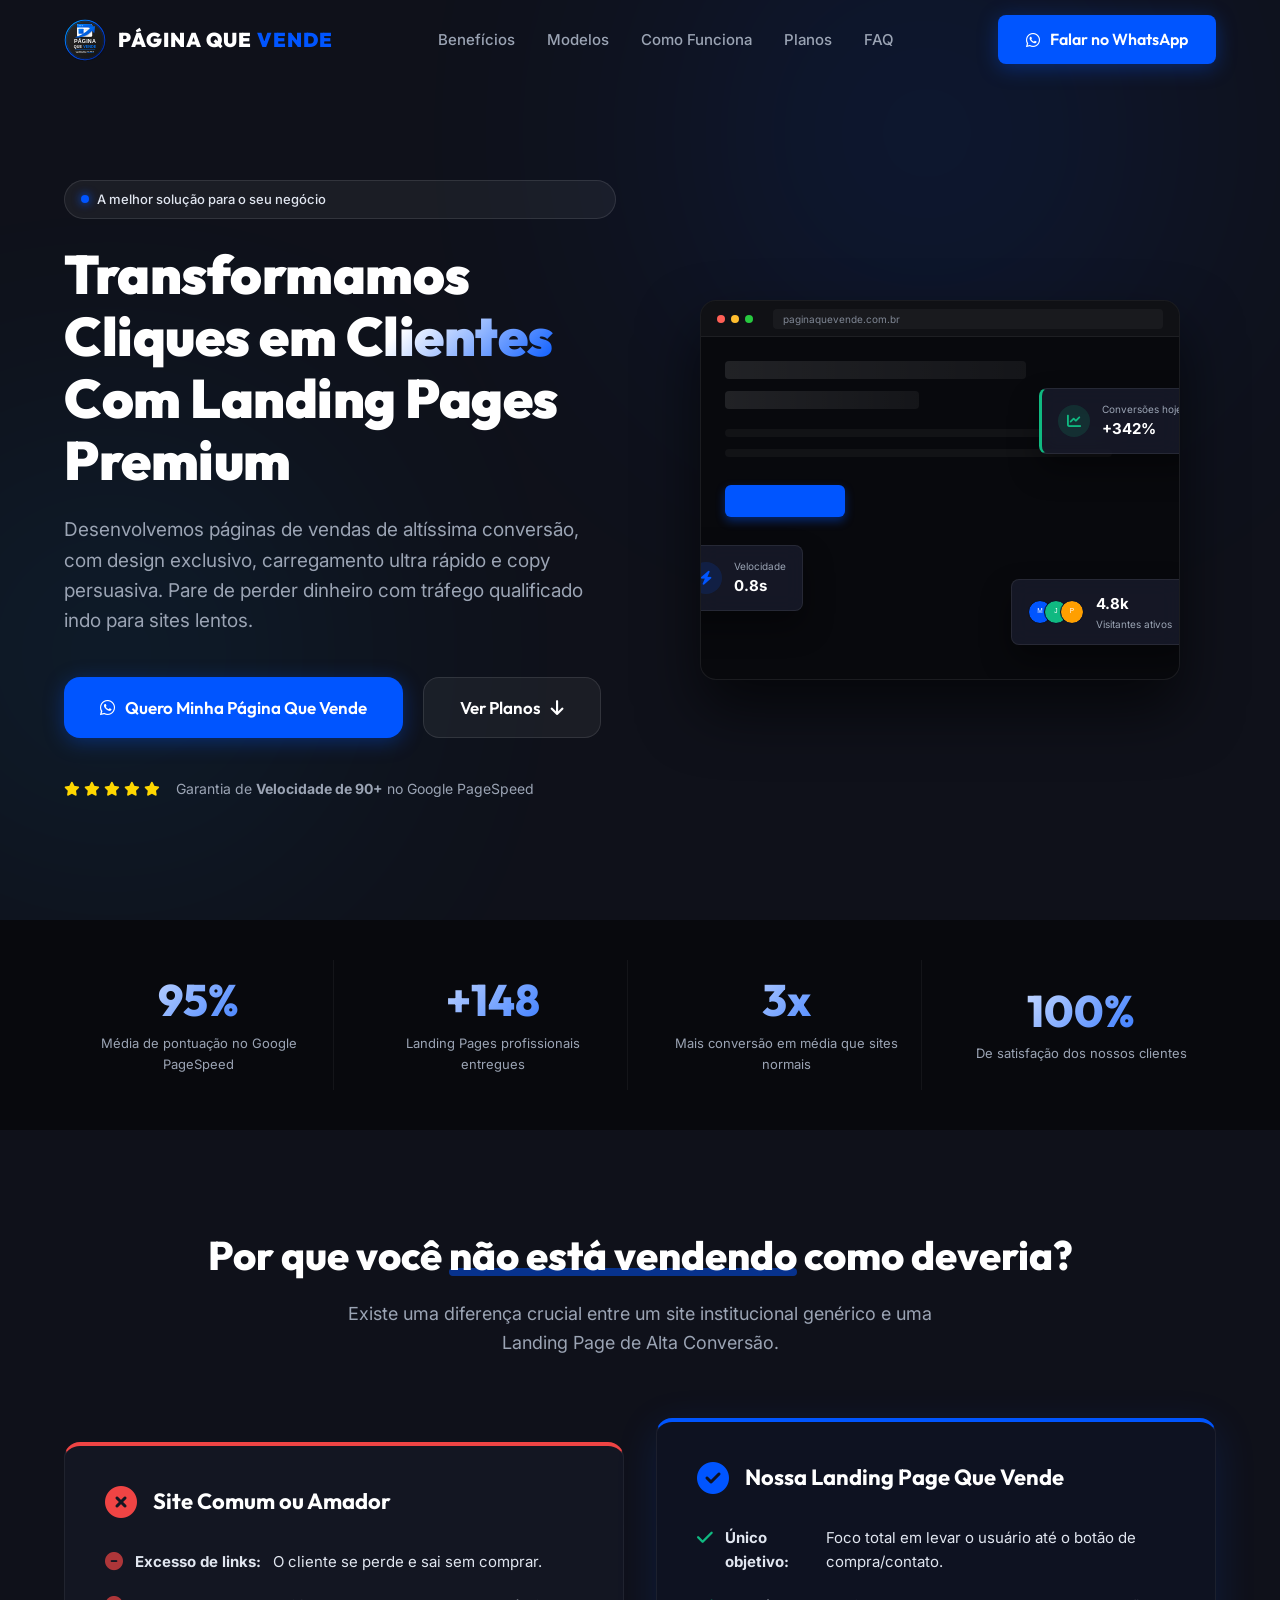
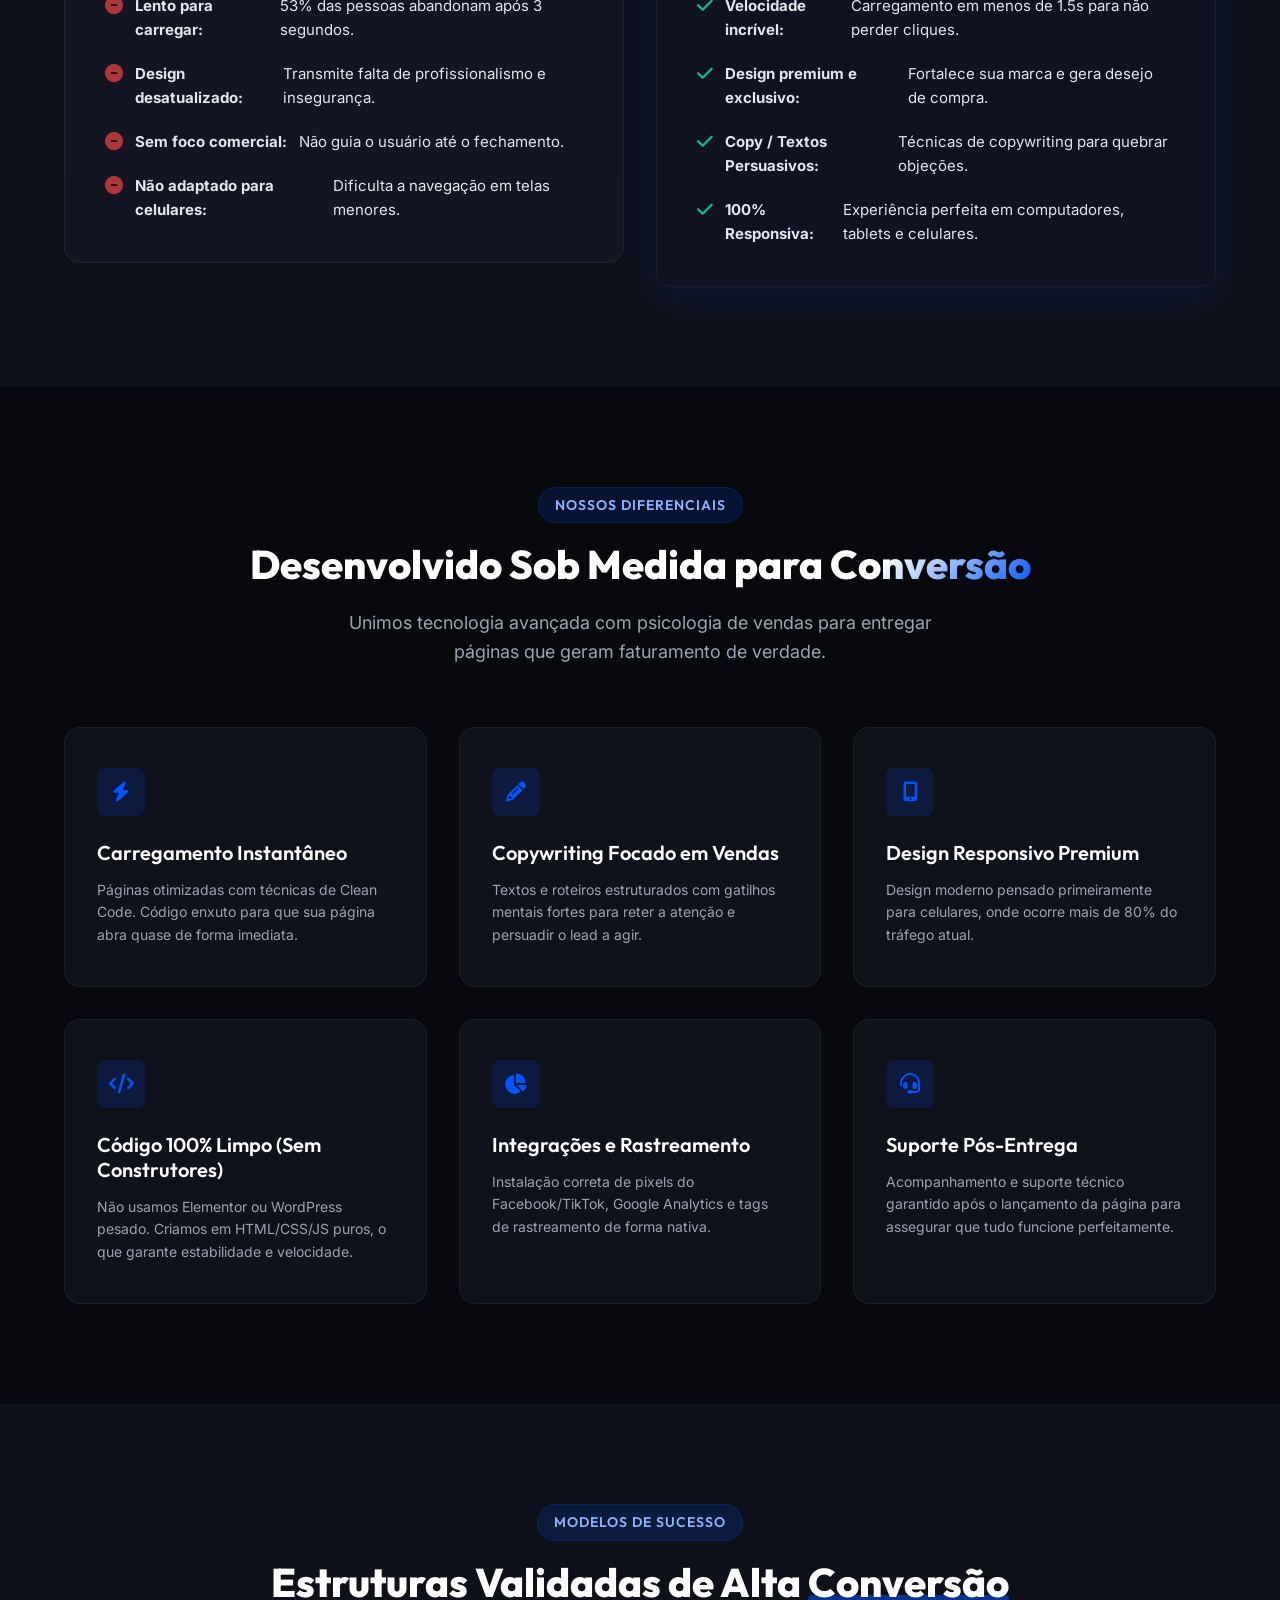
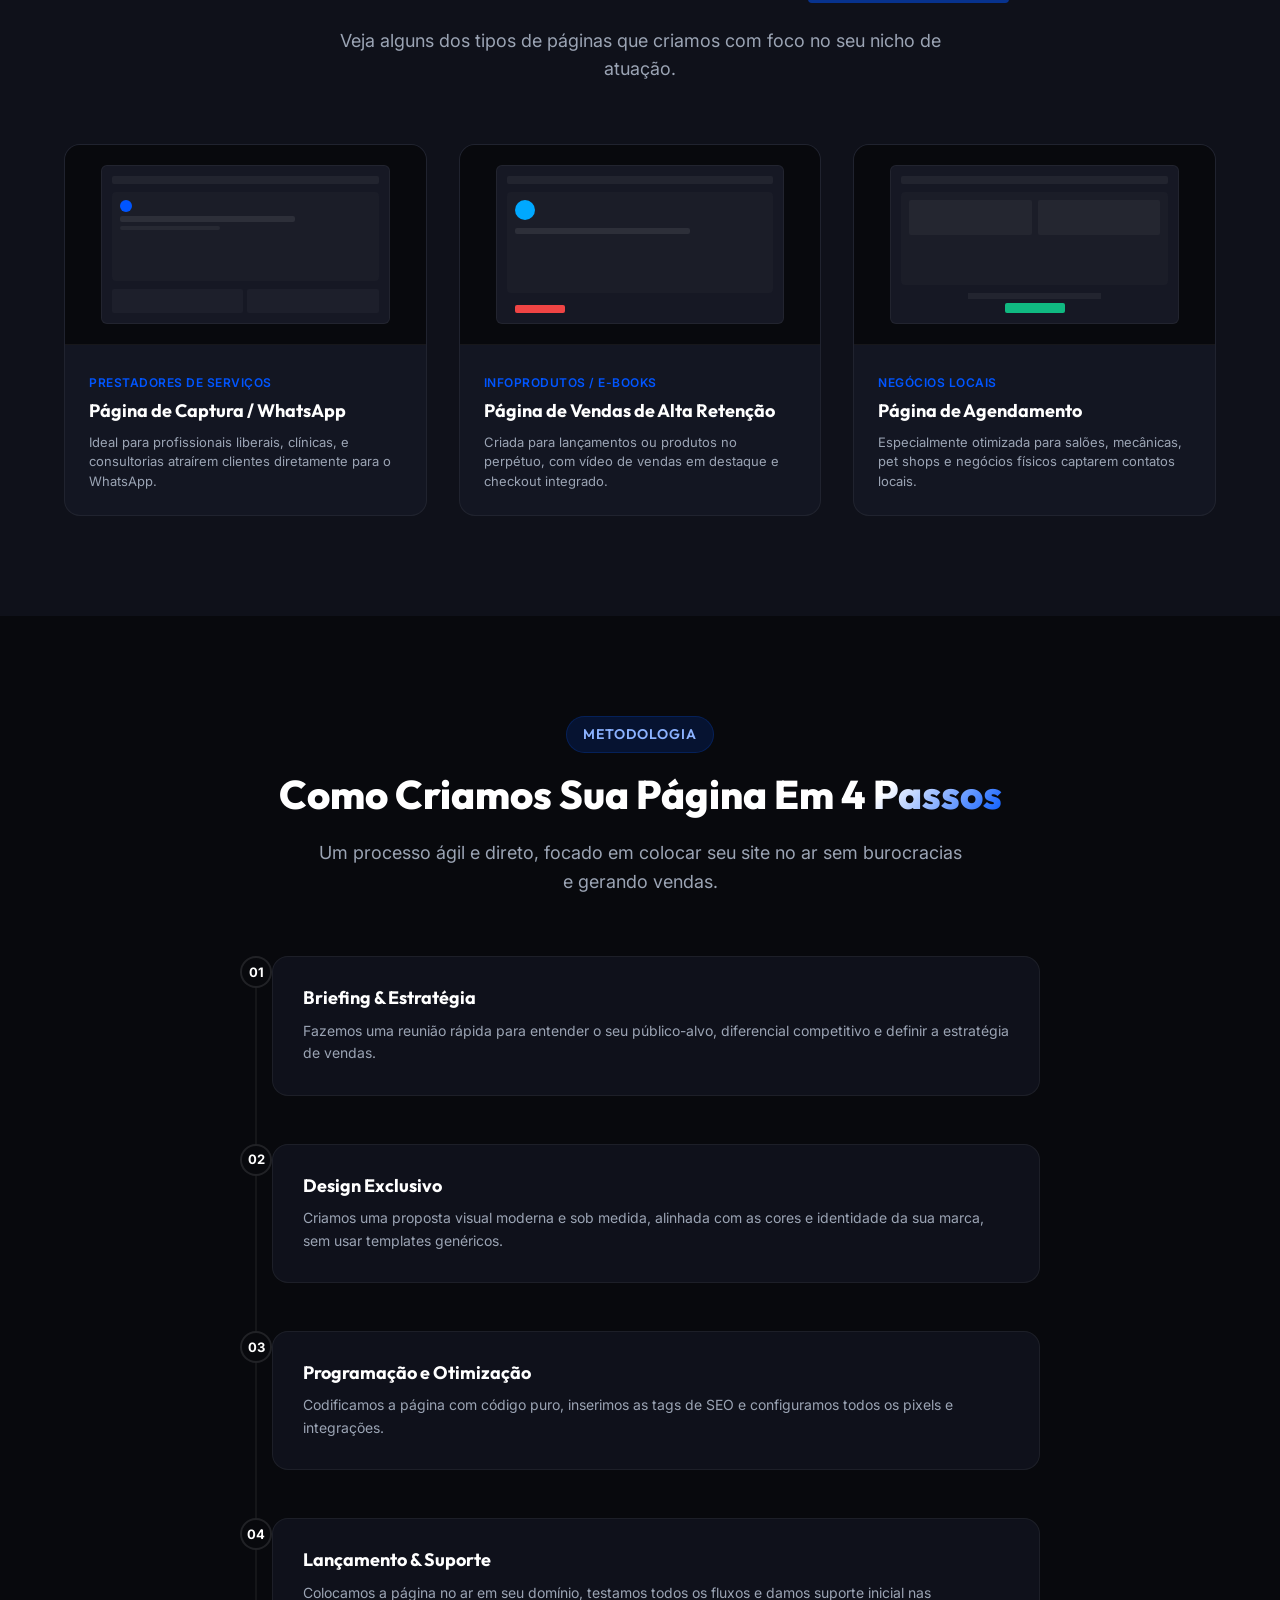
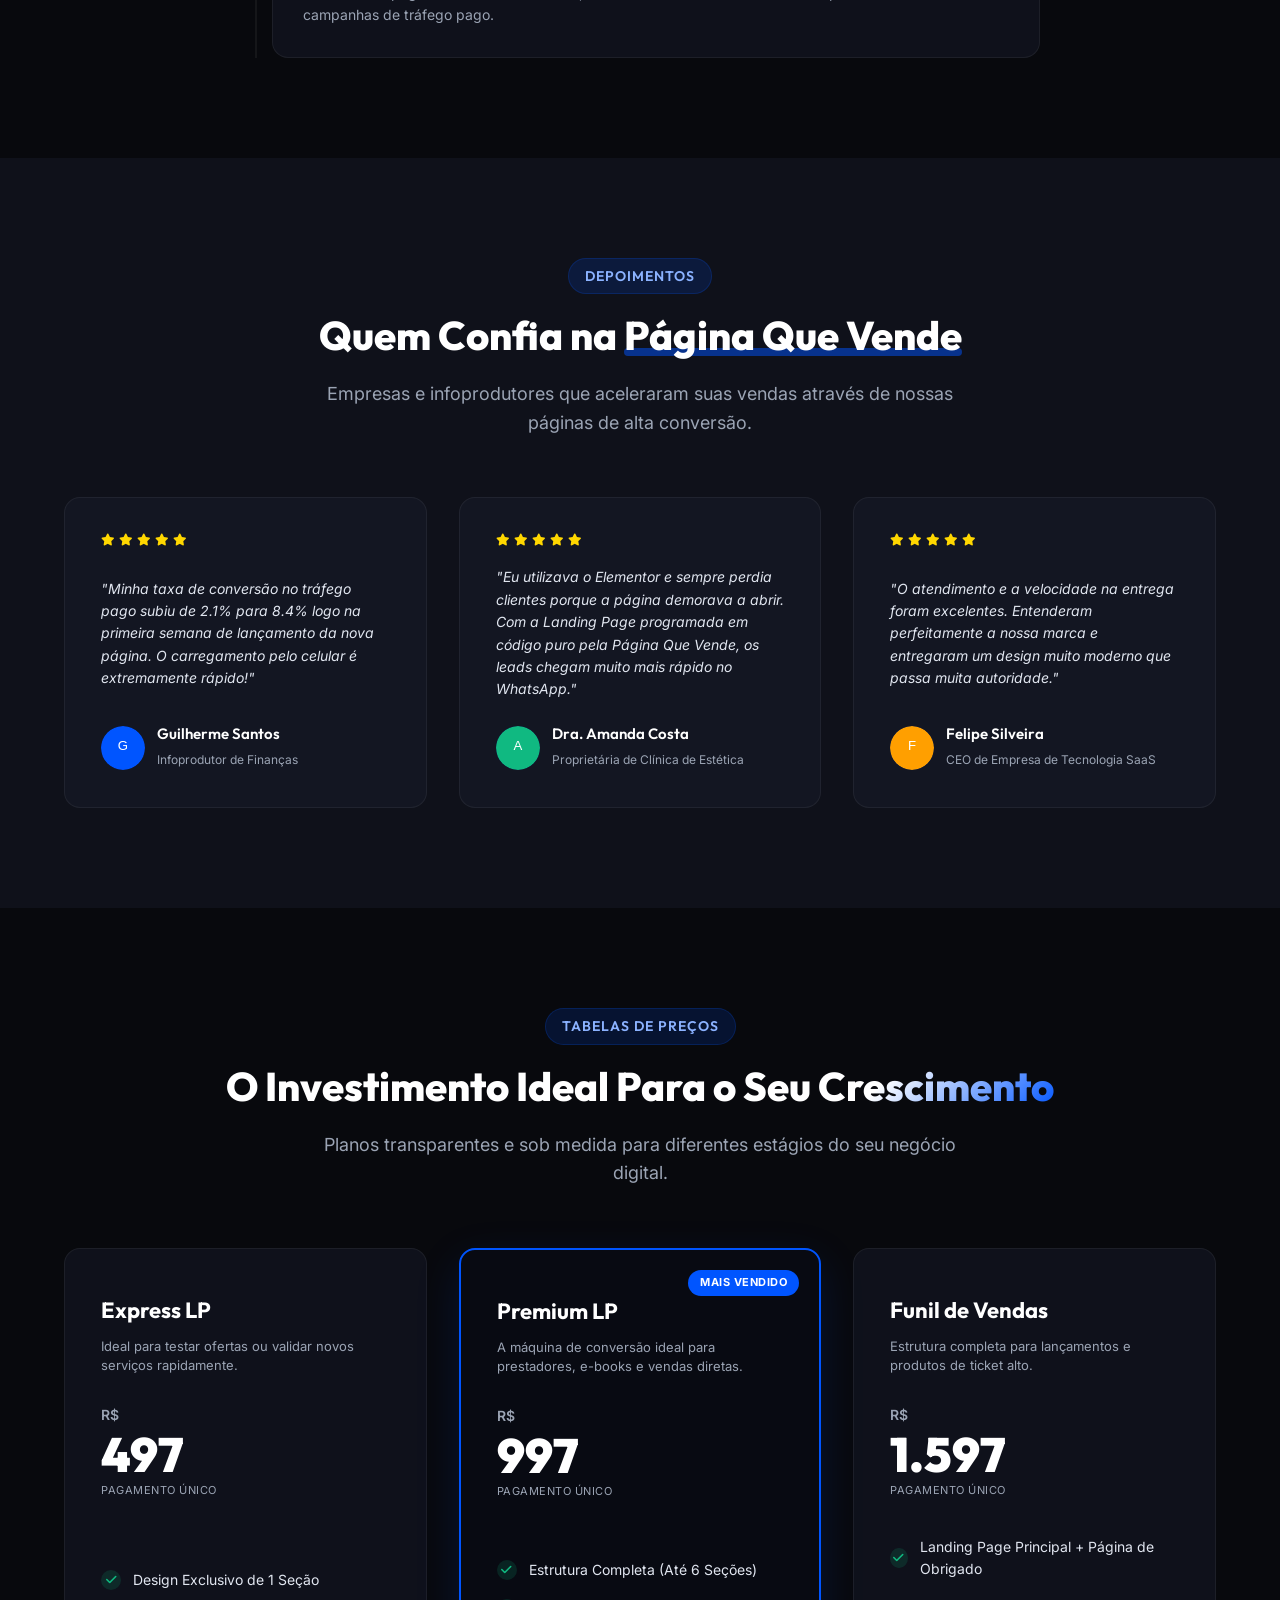
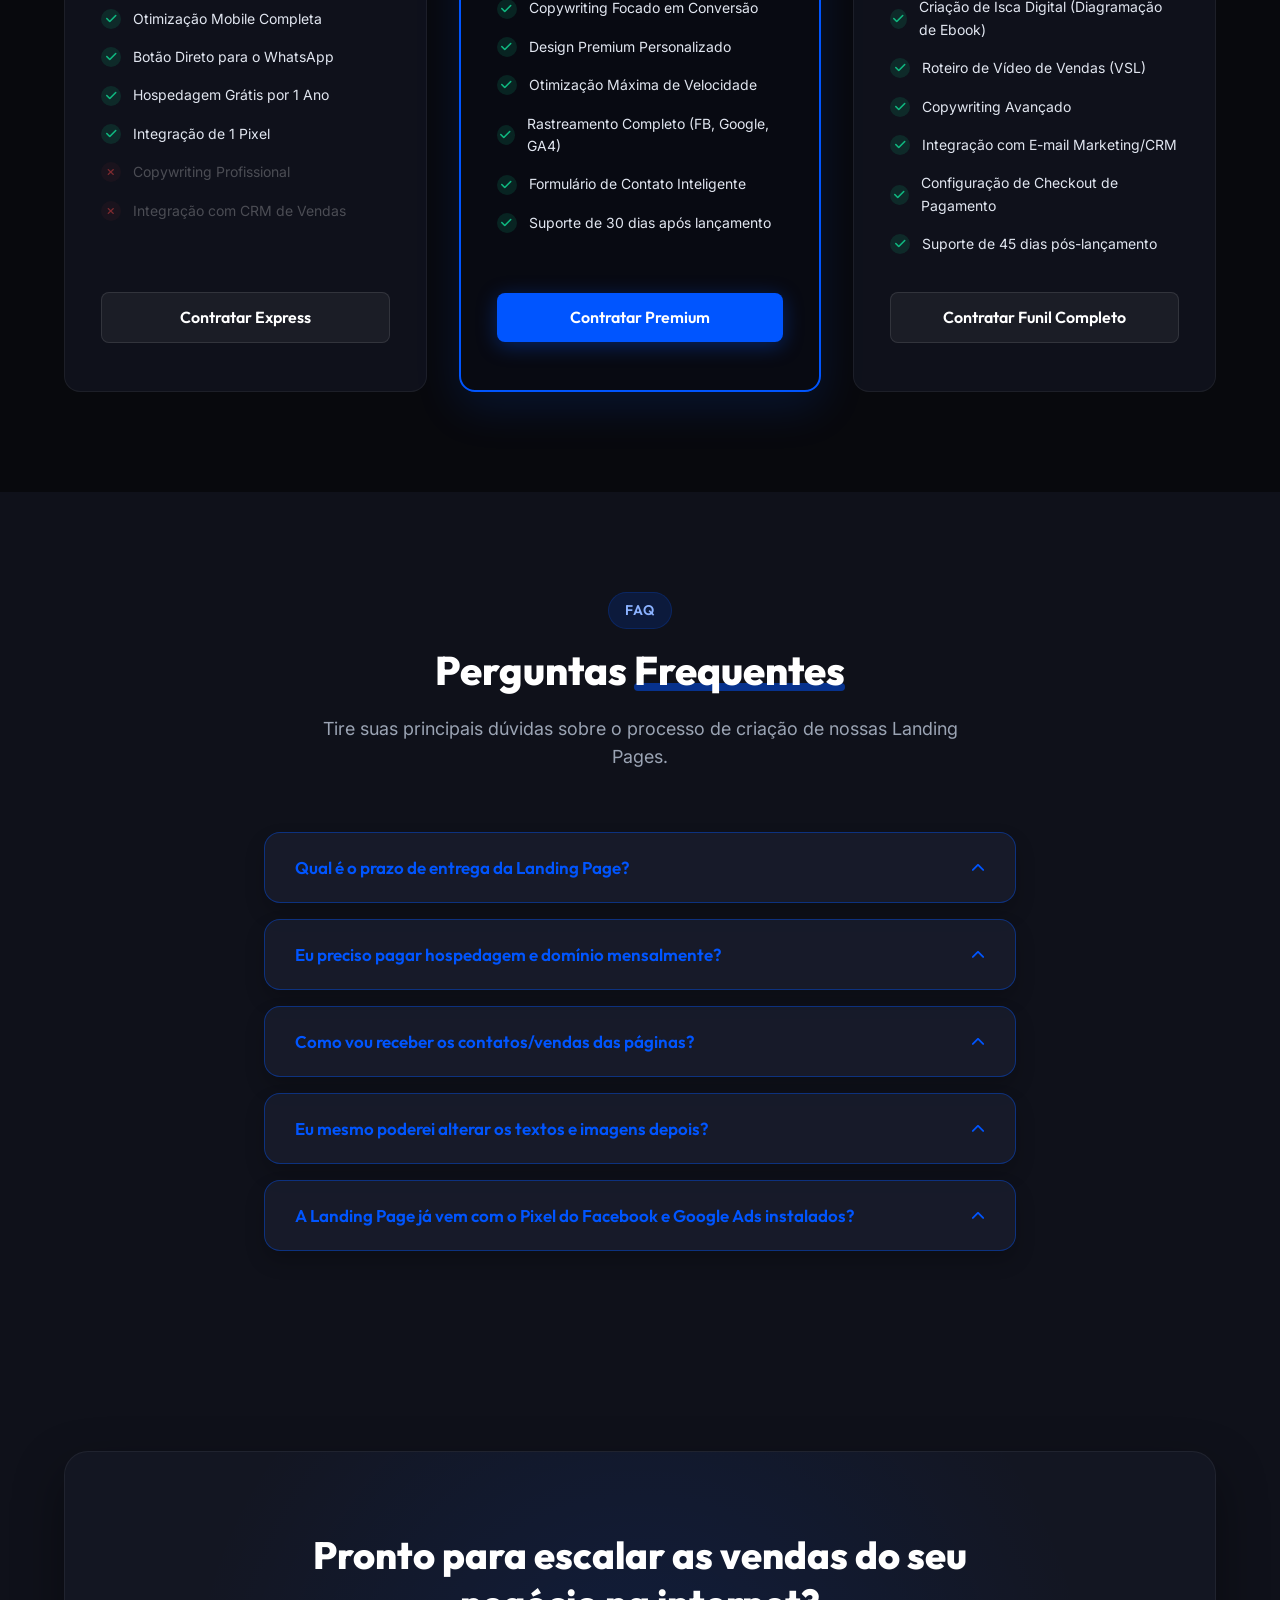
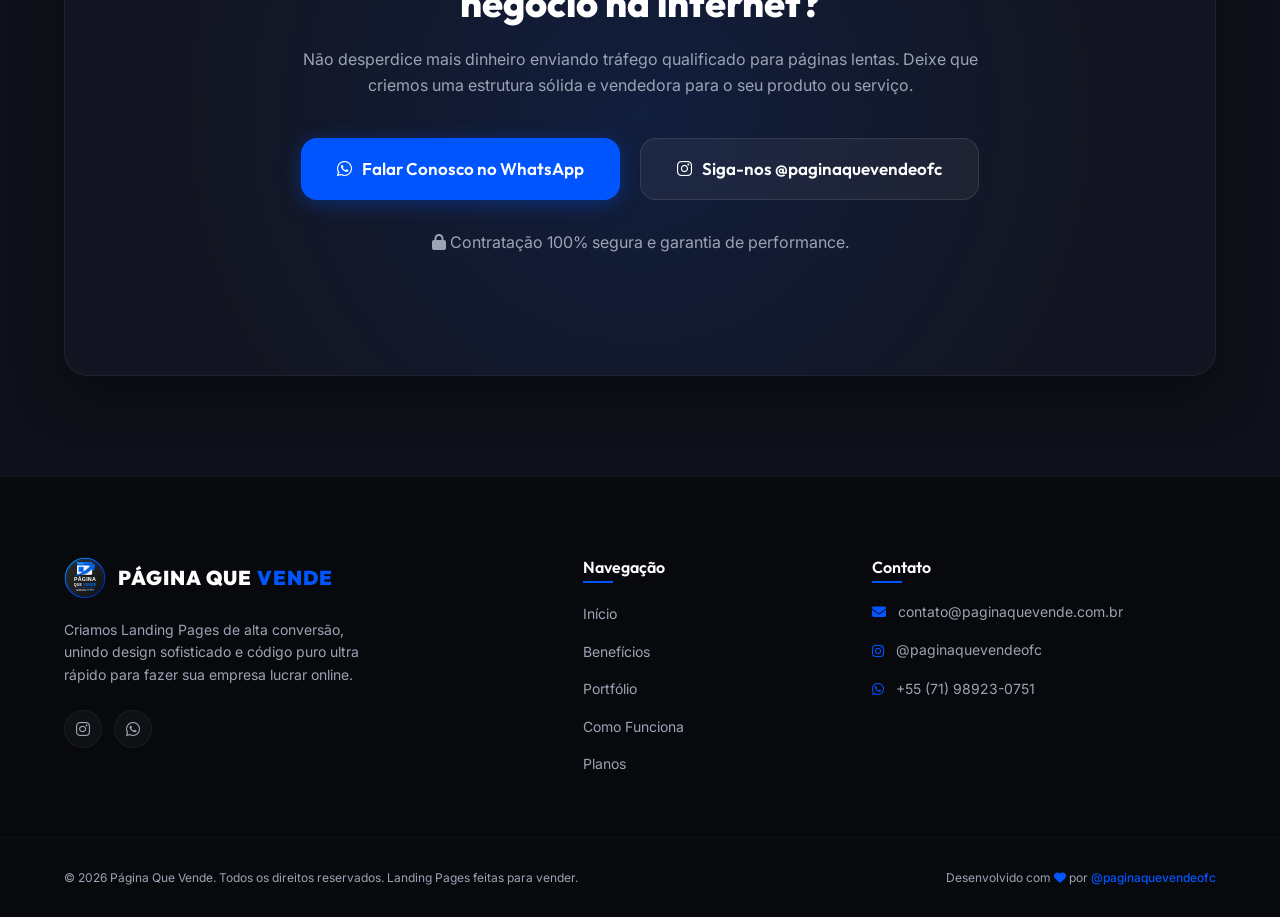
==== commit 4bd6c510: "chore: atualiza numero do WhatsApp e preco da Express LP" ====
--- a/index.html
+++ b/index.html
@@ -53,7 +53,7 @@
       </nav>
       
       <div class="nav-actions">
-        <a href="https://wa.me/5500000000000?text=Olá!%20Gostaria%20de%20solicitar%20um%20orçamento%20de%20Landing%20Page." target="_blank" class="btn btn-primary" id="cta-nav">
+        <a href="https://wa.me/5571989230751?text=Olá!%20Gostaria%20de%20solicitar%20um%20orçamento%20de%20Landing%20Page." target="_blank" class="btn btn-primary" id="cta-nav">
           <i class="fab fa-whatsapp"></i> Falar no WhatsApp
         </a>
         <button class="menu-toggle" id="menu-toggle" aria-label="Abrir Menu">
@@ -91,7 +91,7 @@
           </p>
           
           <div class="hero-ctas">
-            <a href="https://wa.me/5500000000000?text=Olá!%20Quero%20uma%20Landing%20Page%20profissional%20para%20o%20meu%20negócio." target="_blank" class="btn btn-large btn-primary pulse-animation" id="hero-cta-main">
+            <a href="https://wa.me/5571989230751?text=Olá!%20Quero%20uma%20Landing%20Page%20profissional%20para%20o%20meu%20negócio." target="_blank" class="btn btn-large btn-primary pulse-animation" id="hero-cta-main">
               <i class="fab fa-whatsapp"></i> Quero Minha Página Que Vende
             </a>
             <a href="#planos" class="btn btn-large btn-secondary" id="hero-cta-secondary">
@@ -309,7 +309,7 @@
                 </div>
               </div>
               <div class="portfolio-hover">
-                <a href="https://wa.me/5500000000000?text=Olá!%20Quero%20uma%20Landing%20Page%20para%20Prestador%20de%20Serviços." target="_blank" class="btn btn-sm btn-primary">Solicitar Modelo</a>
+                <a href="https://wa.me/5571989230751?text=Olá!%20Quero%20uma%20Landing%20Page%20para%20Prestador%20de%20Serviços." target="_blank" class="btn btn-sm btn-primary">Solicitar Modelo</a>
               </div>
             </div>
             <div class="portfolio-info">
@@ -335,7 +335,7 @@
                 </div>
               </div>
               <div class="portfolio-hover">
-                <a href="https://wa.me/5500000000000?text=Olá!%20Quero%20uma%20Landing%20Page%20para%20Infoproduto." target="_blank" class="btn btn-sm btn-primary">Solicitar Modelo</a>
+                <a href="https://wa.me/5571989230751?text=Olá!%20Quero%20uma%20Landing%20Page%20para%20Infoproduto." target="_blank" class="btn btn-sm btn-primary">Solicitar Modelo</a>
               </div>
             </div>
             <div class="portfolio-info">
@@ -362,7 +362,7 @@
                 </div>
               </div>
               <div class="portfolio-hover">
-                <a href="https://wa.me/5500000000000?text=Olá!%20Quero%20uma%20Landing%20Page%20para%20Negócio%20Local." target="_blank" class="btn btn-sm btn-primary">Solicitar Modelo</a>
+                <a href="https://wa.me/5571989230751?text=Olá!%20Quero%20uma%20Landing%20Page%20para%20Negócio%20Local." target="_blank" class="btn btn-sm btn-primary">Solicitar Modelo</a>
               </div>
             </div>
             <div class="portfolio-info">
@@ -514,7 +514,7 @@
               <p>Ideal para testar ofertas ou validar novos serviços rapidamente.</p>
               <div class="price">
                 <span class="currency">R$</span>
-                <span class="amount">697</span>
+                <span class="amount">497</span>
                 <span class="period">pagamento único</span>
               </div>
             </div>
@@ -530,7 +530,7 @@
               </ul>
             </div>
             <div class="pricing-footer">
-              <a href="https://wa.me/5500000000000?text=Olá!%20Tenho%20interesse%20no%20plano%20Express%20LP%20no%20valor%20de%20R$697." target="_blank" class="btn btn-secondary btn-full">Contratar Express</a>
+              <a href="https://wa.me/5571989230751?text=Olá!%20Tenho%20interesse%20no%20plano%20Express%20LP%20no%20valor%20de%20R$497." target="_blank" class="btn btn-secondary btn-full">Contratar Express</a>
             </div>
           </div>
           
@@ -558,7 +558,7 @@
               </ul>
             </div>
             <div class="pricing-footer">
-              <a href="https://wa.me/5500000000000?text=Olá!%20Quero%20contratar%20o%20plano%20Premium%20LP%20no%20valor%20de%20R$997." target="_blank" class="btn btn-primary btn-full pulse-animation">Contratar Premium</a>
+              <a href="https://wa.me/5571989230751?text=Olá!%20Quero%20contratar%20o%20plano%20Premium%20LP%20no%20valor%20de%20R$997." target="_blank" class="btn btn-primary btn-full pulse-animation">Contratar Premium</a>
             </div>
           </div>
           
@@ -585,7 +585,7 @@
               </ul>
             </div>
             <div class="pricing-footer">
-              <a href="https://wa.me/5500000000000?text=Olá!%20Tenho%20interesse%20no%20plano%20Funil%20de%20Vendas%20no%20valor%20de%20R$1.597." target="_blank" class="btn btn-secondary btn-full">Contratar Funil Completo</a>
+              <a href="https://wa.me/5571989230751?text=Olá!%20Tenho%20interesse%20no%20plano%20Funil%20de%20Vendas%20no%20valor%20de%20R$1.597." target="_blank" class="btn btn-secondary btn-full">Contratar Funil Completo</a>
             </div>
           </div>
         </div>
@@ -669,7 +669,7 @@
             <p>Não desperdice mais dinheiro enviando tráfego qualificado para páginas lentas. Deixe que criemos uma estrutura sólida e vendedora para o seu produto ou serviço.</p>
             
             <div class="cta-box-actions">
-              <a href="https://wa.me/5500000000000?text=Olá!%20Quero%20aumentar%20as%20vendas%20do%20meu%20negócio%20com%20uma%20Landing%20Page%20profissional." target="_blank" class="btn btn-large btn-primary pulse-animation">
+              <a href="https://wa.me/5571989230751?text=Olá!%20Quero%20aumentar%20as%20vendas%20do%20meu%20negócio%20com%20uma%20Landing%20Page%20profissional." target="_blank" class="btn btn-large btn-primary pulse-animation">
                 <i class="fab fa-whatsapp"></i> Falar Conosco no WhatsApp
               </a>
               <a href="https://instagram.com/paginaquevendeofc" target="_blank" class="btn btn-large btn-secondary">
@@ -698,7 +698,7 @@
         <p class="brand-desc">Criamos Landing Pages de alta conversão, unindo design sofisticado e código puro ultra rápido para fazer sua empresa lucrar online.</p>
         <div class="social-links">
           <a href="https://instagram.com/paginaquevendeofc" target="_blank" aria-label="Instagram"><i class="fab fa-instagram"></i></a>
-          <a href="https://wa.me/5500000000000?text=Olá!%20Gostaria%20de%20saber%20mais%20sobre%20os%20serviços." target="_blank" aria-label="WhatsApp"><i class="fab fa-whatsapp"></i></a>
+          <a href="https://wa.me/5571989230751?text=Olá!%20Gostaria%20de%20saber%20mais%20sobre%20os%20serviços." target="_blank" aria-label="WhatsApp"><i class="fab fa-whatsapp"></i></a>
         </div>
       </div>
       
@@ -717,7 +717,7 @@
         <h4>Contato</h4>
         <p><i class="fas fa-envelope"></i> contato@paginaquevende.com.br</p>
         <p><i class="fab fa-instagram"></i> @paginaquevendeofc</p>
-        <p><i class="fab fa-whatsapp"></i> +55 (00) 00000-0000</p>
+        <p><i class="fab fa-whatsapp"></i> +55 (71) 98923-0751</p>
       </div>
     </div>
     
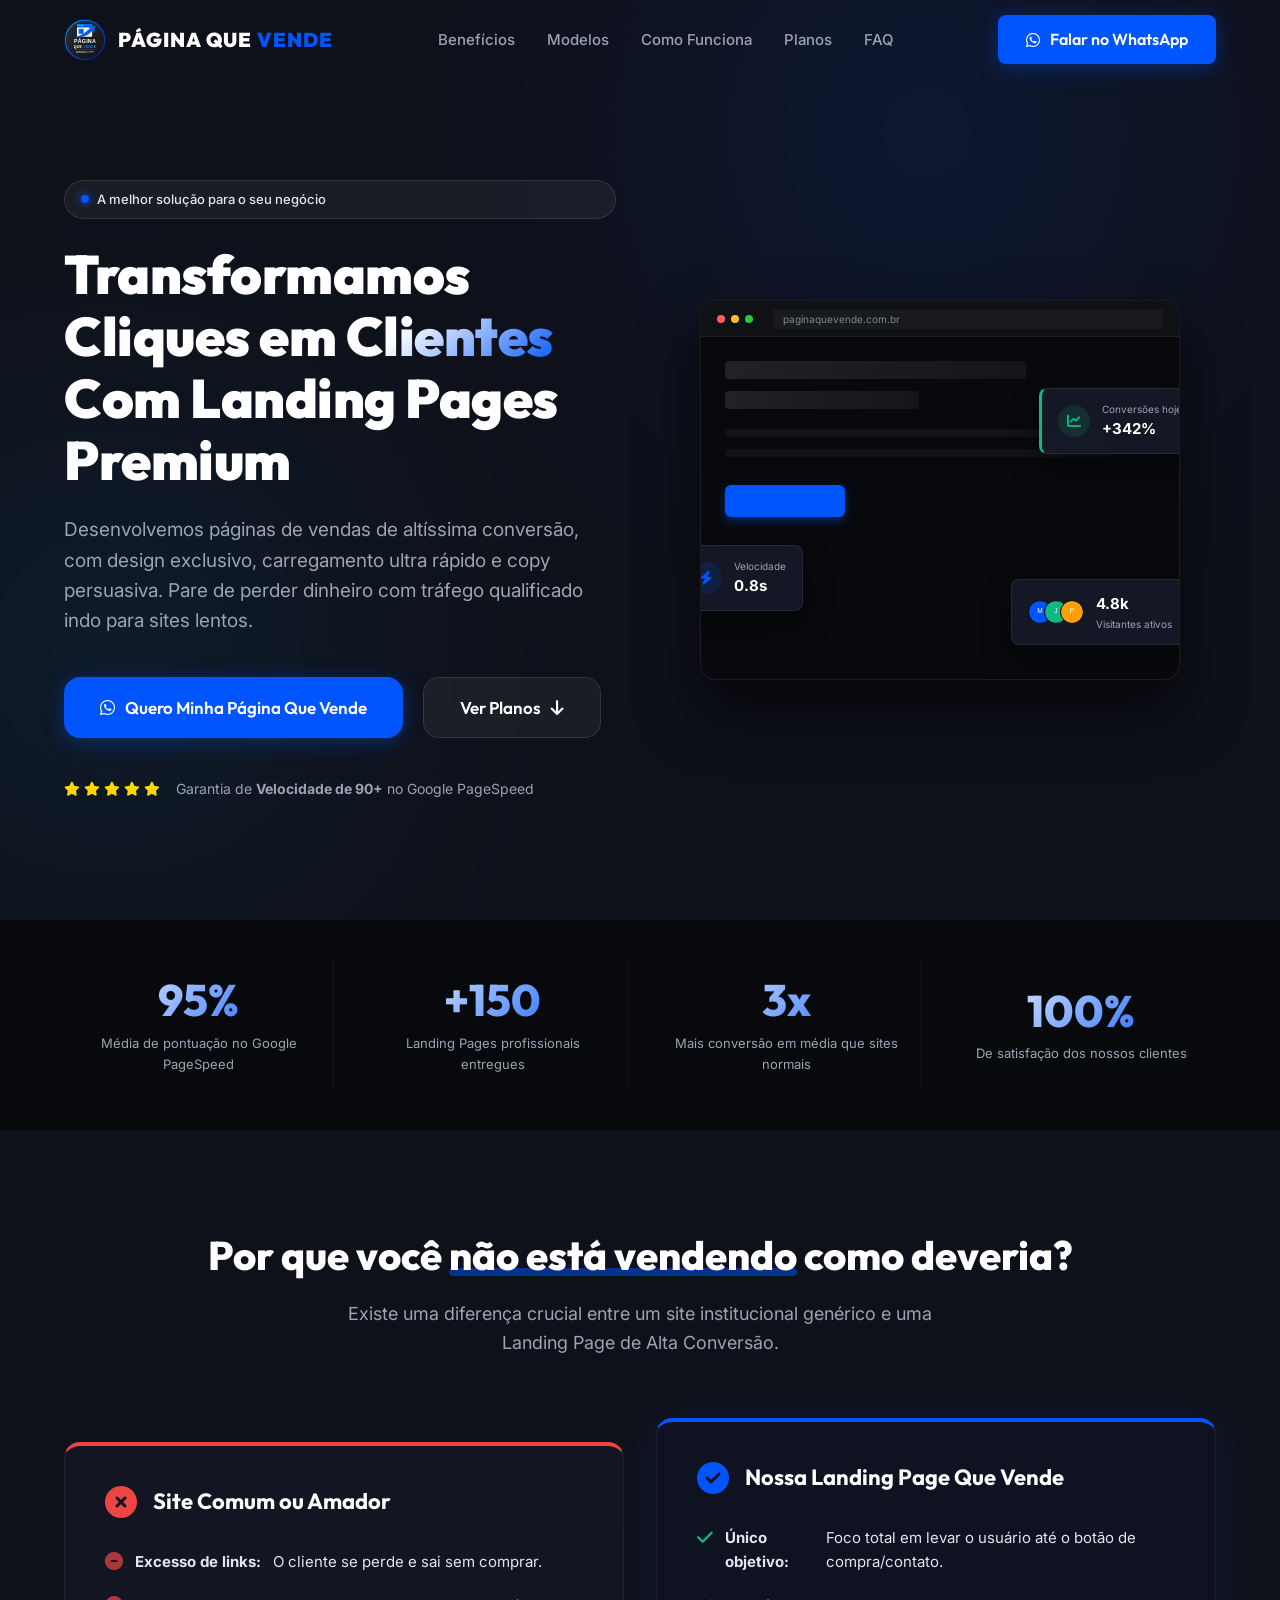
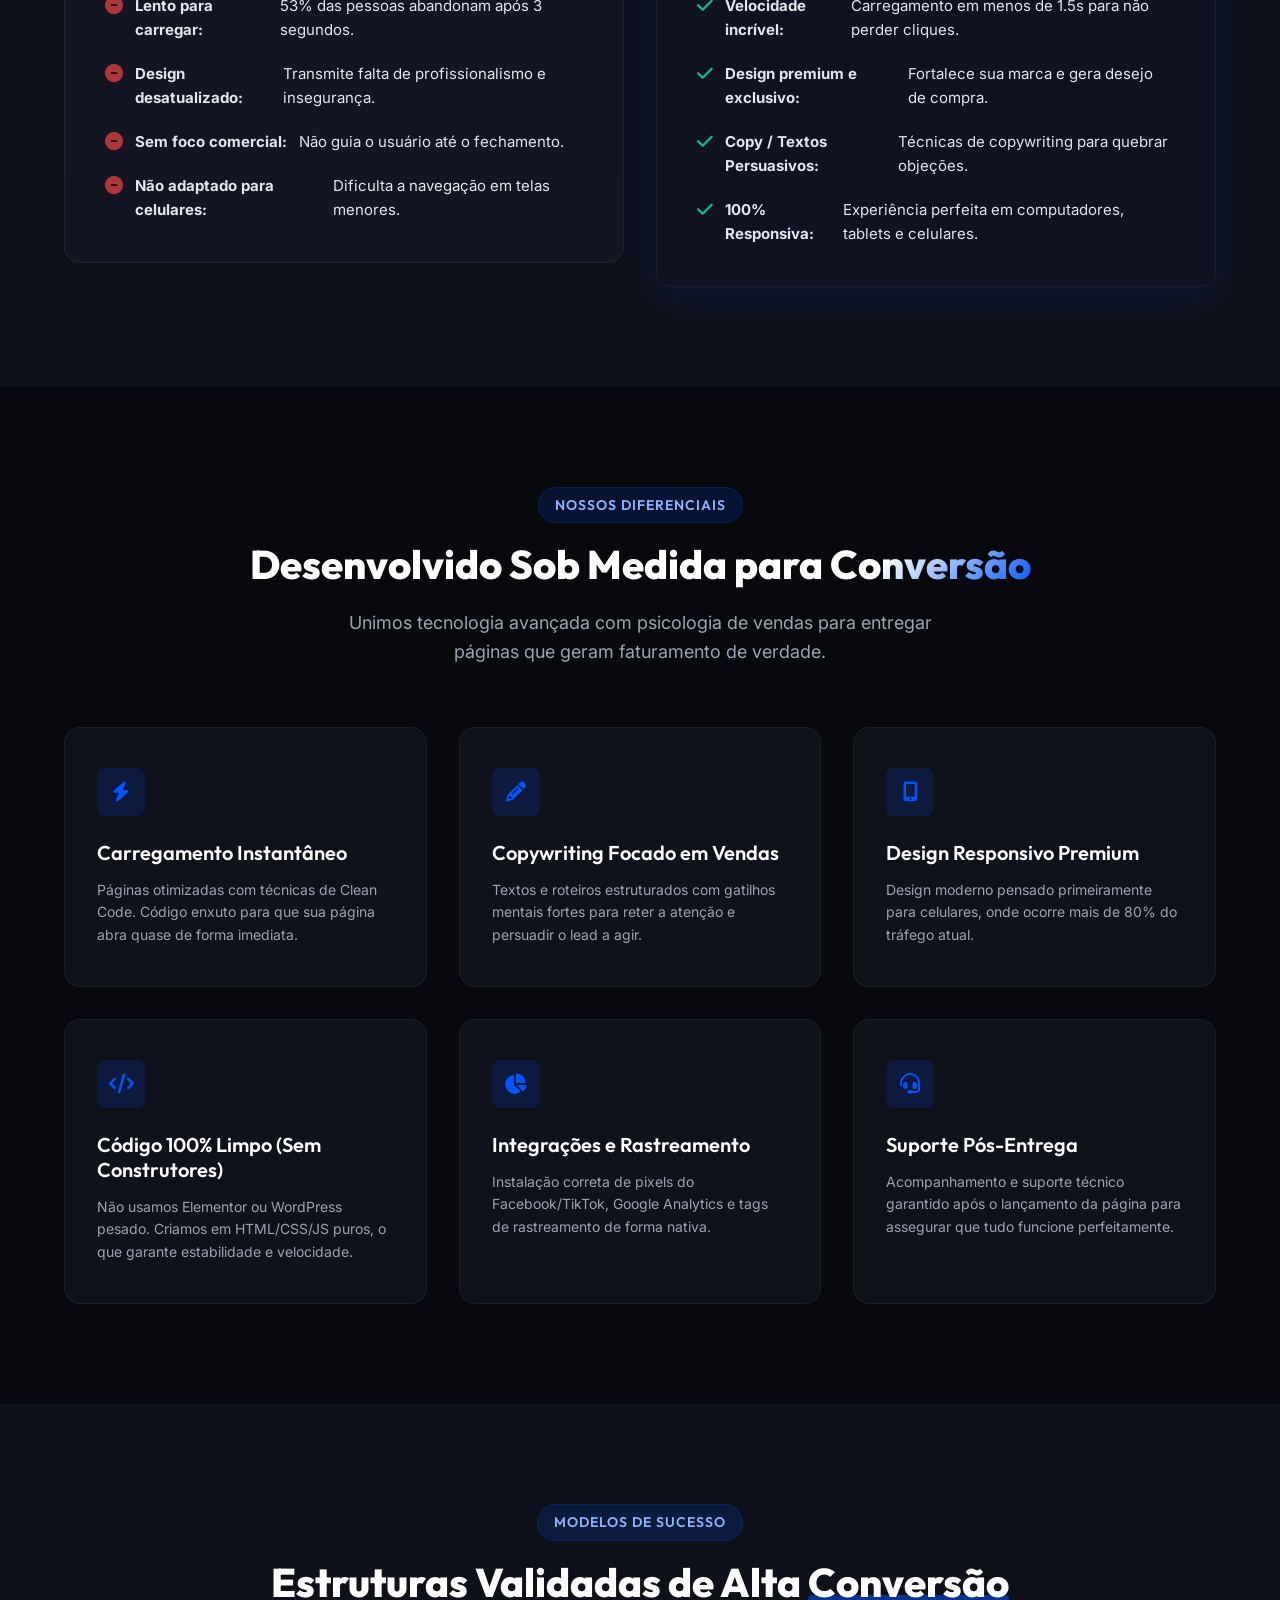
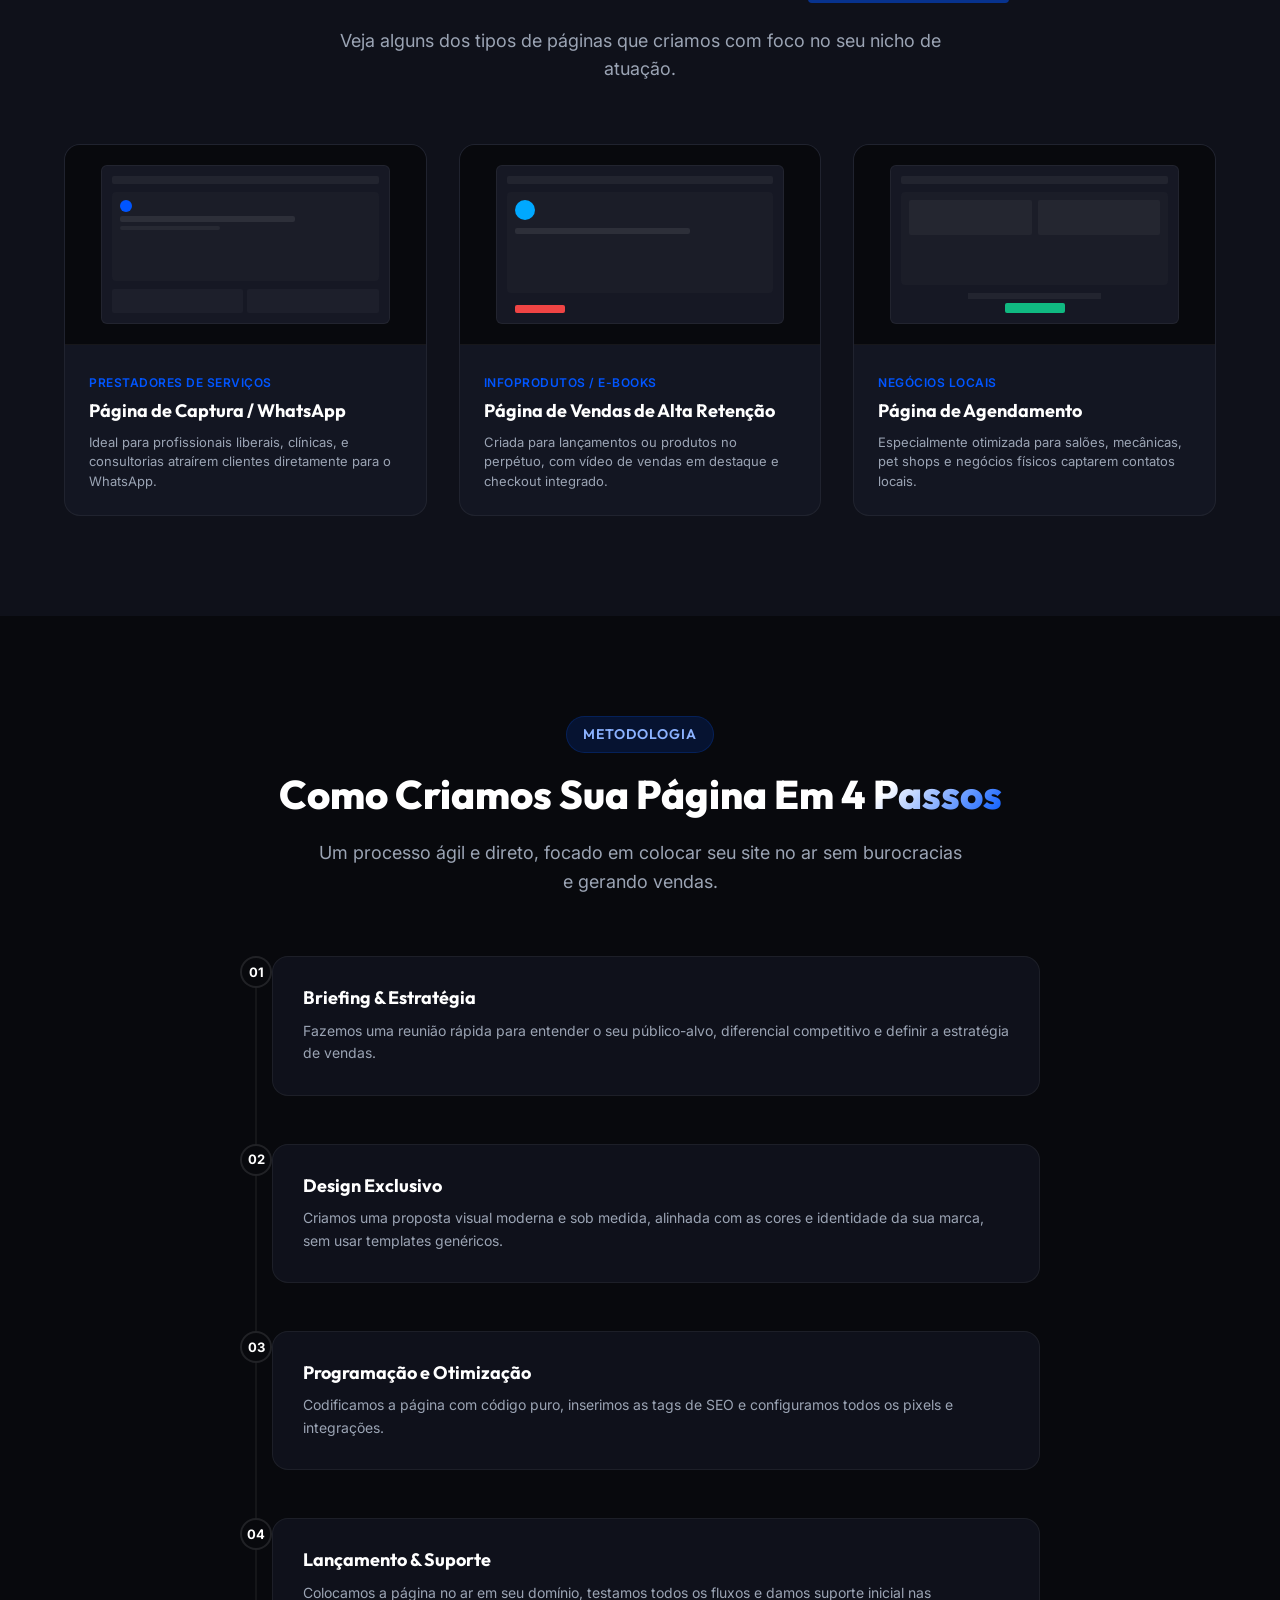
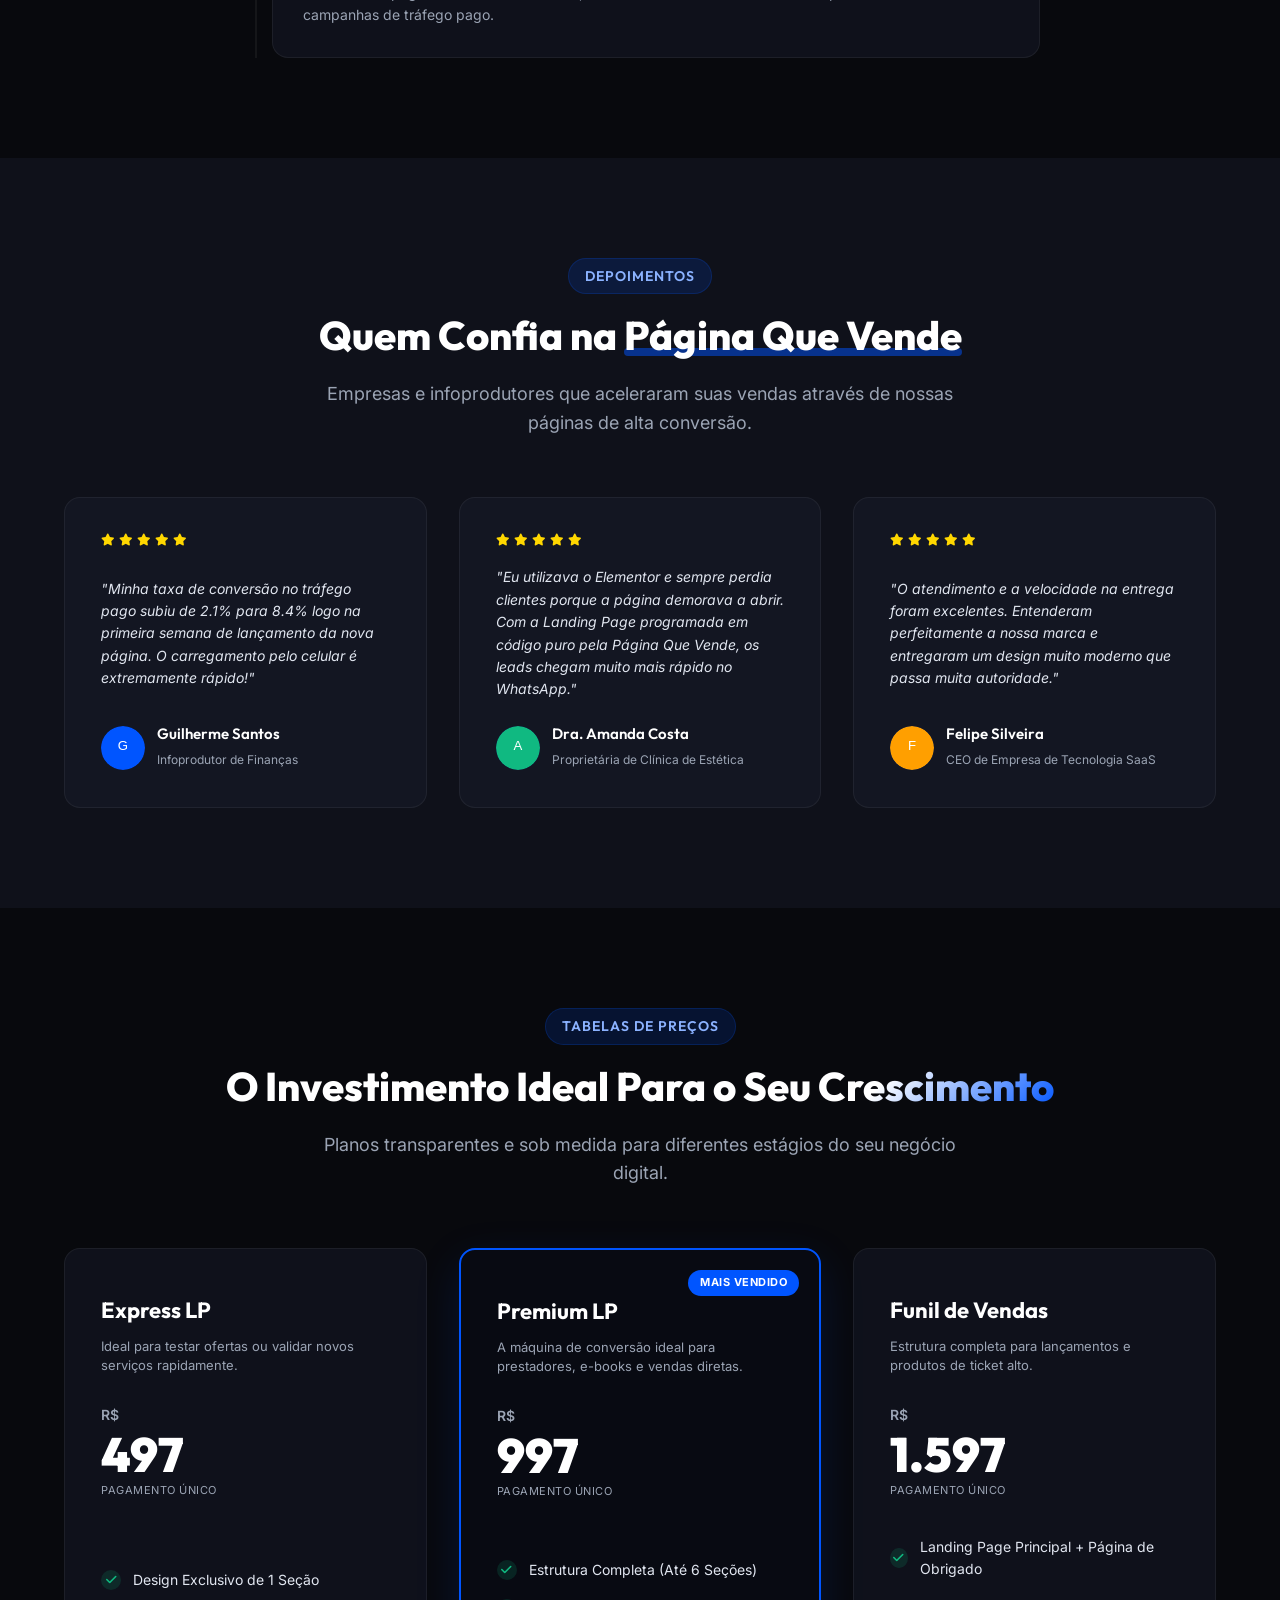
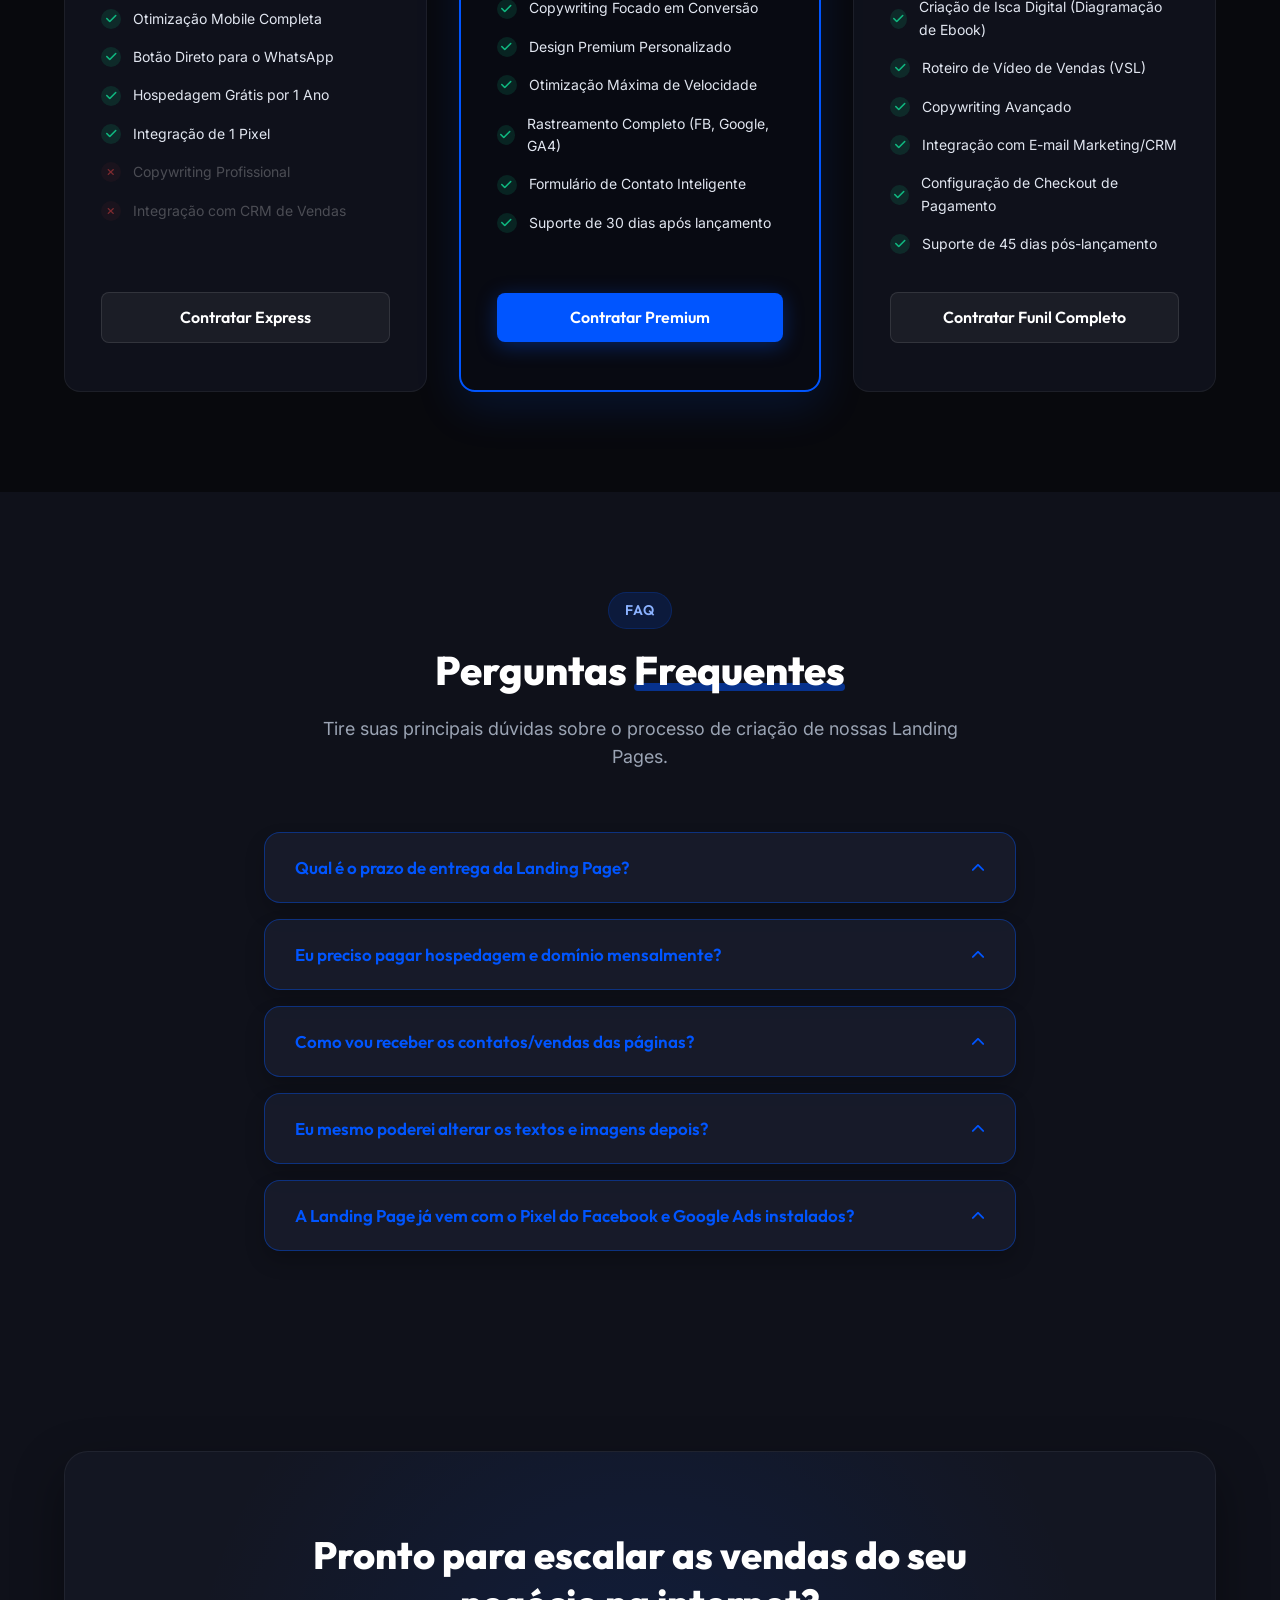
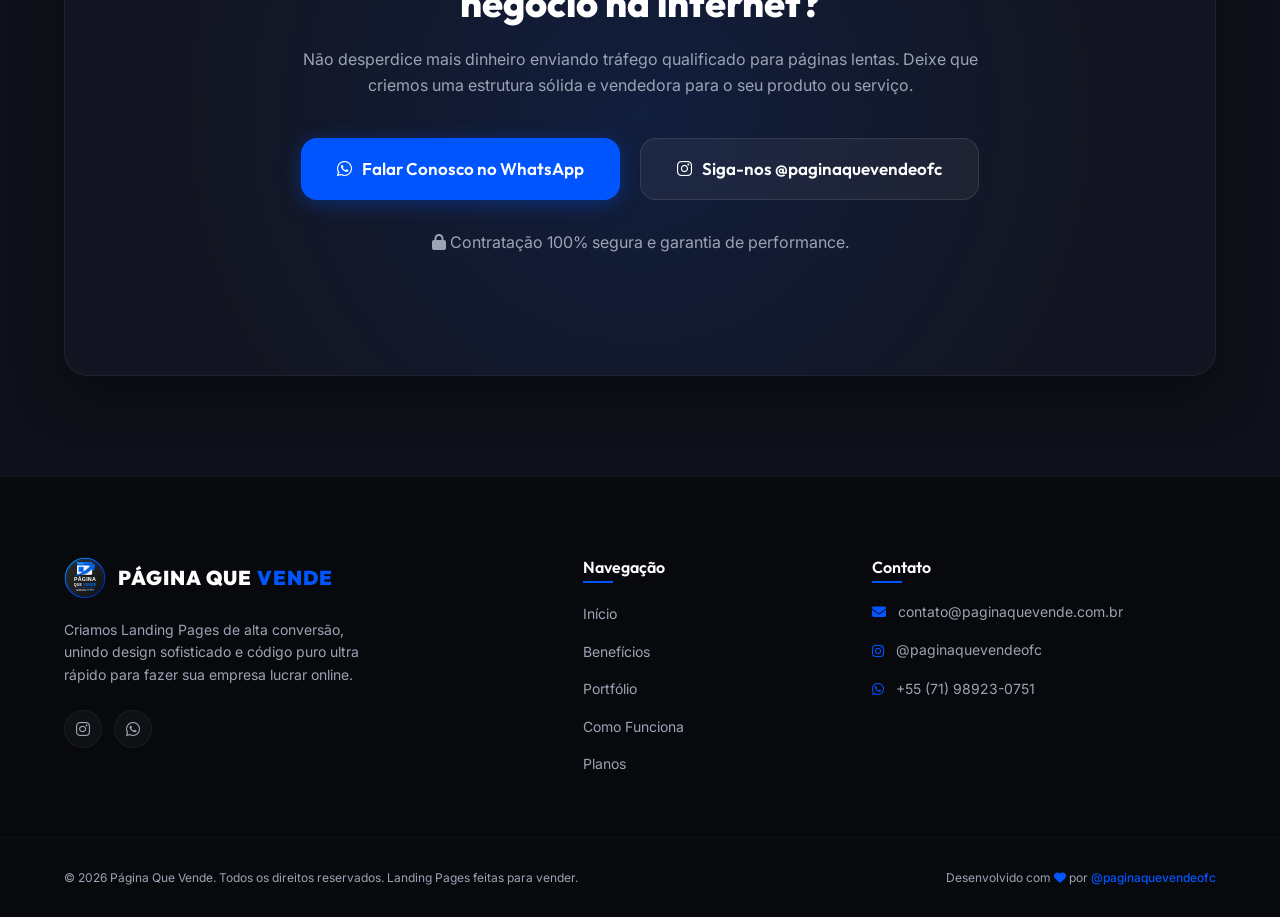
==== commit faa5e971: "chore: atualiza respostas do FAQ conforme as diretrizes da agencia" ====
--- a/index.html
+++ b/index.html
@@ -609,7 +609,7 @@
               <i class="fas fa-chevron-down"></i>
             </button>
             <div class="faq-answer">
-              <p>O prazo padrão varia entre 5 a 10 dias úteis após o preenchimento completo do nosso briefing de estratégia e envio de eventuais materiais da marca (como fotos e logotipo). Projetos urgentes podem ser negociados.</p>
+              <p>O prazo padrão varia entre 2 a 5 dias úteis após o preenchimento completo do nosso briefing de estratégia e envio dos materiais de sua marca (como logotipo e referências). Nosso foco é agilidade e qualidade.</p>
             </div>
           </div>
           
@@ -620,7 +620,7 @@
               <i class="fas fa-chevron-down"></i>
             </button>
             <div class="faq-answer">
-              <p>O domínio (seu endereço na web, ex: www.suaempresa.com.br) custa em média R$ 40 por ano. A hospedagem varia conforme a tecnologia. Nos planos com hospedagem inclusa, nós disponibilizamos servidores otimizados gratuitos por 1 ano. Não cobramos mensalidade de manutenção.</p>
+              <p>O domínio (seu site.com.br) é adquirido separadamente (custa cerca de R$ 40 por ano no Registro.br). A hospedagem está inclusa gratuitamente por 1 ano em nossos servidores de alta performance, sem que você pague mensalidades adicionais.</p>
             </div>
           </div>
           
@@ -642,7 +642,7 @@
               <i class="fas fa-chevron-down"></i>
             </button>
             <div class="faq-answer">
-              <p>Por utilizarmos código puro (HTML/CSS/JS) para garantir a melhor velocidade de carregamento da internet, as alterações requerem um conhecimento básico de código. No entanto, fornecemos um manual rápido explicando onde e como mudar os textos e fotos, ou você pode contar com o nosso suporte avulso de alterações.</p>
+              <p>Como desenvolvemos páginas em código puro para garantir o carregamento ultra rápido, qualquer alteração estrutural deve ser feita diretamente no código. Mas não se preocupe: você tem suporte completo para alterações de textos e fotos durante o período inicial (de 30 a 45 dias dependendo do plano contratado) e oferecemos manutenção avulsa com valores super acessíveis após esse prazo.</p>
             </div>
           </div>
           
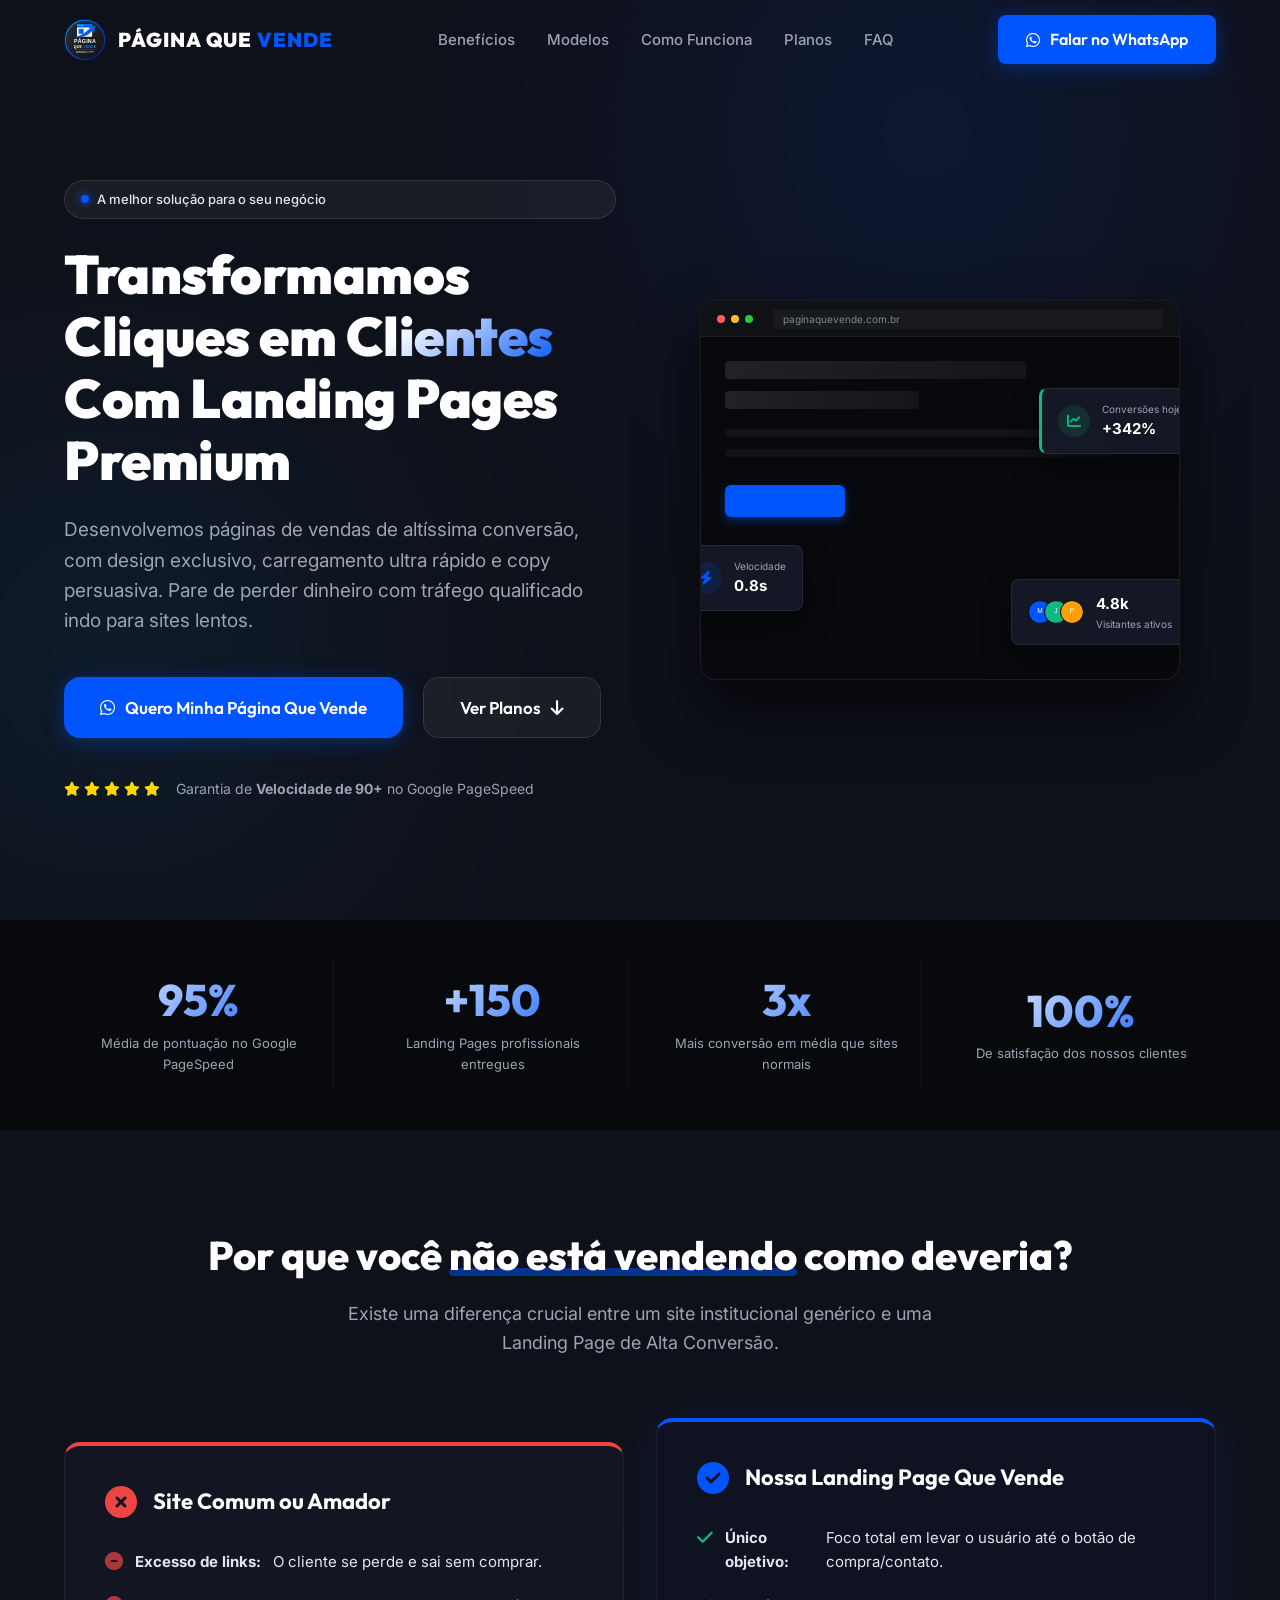
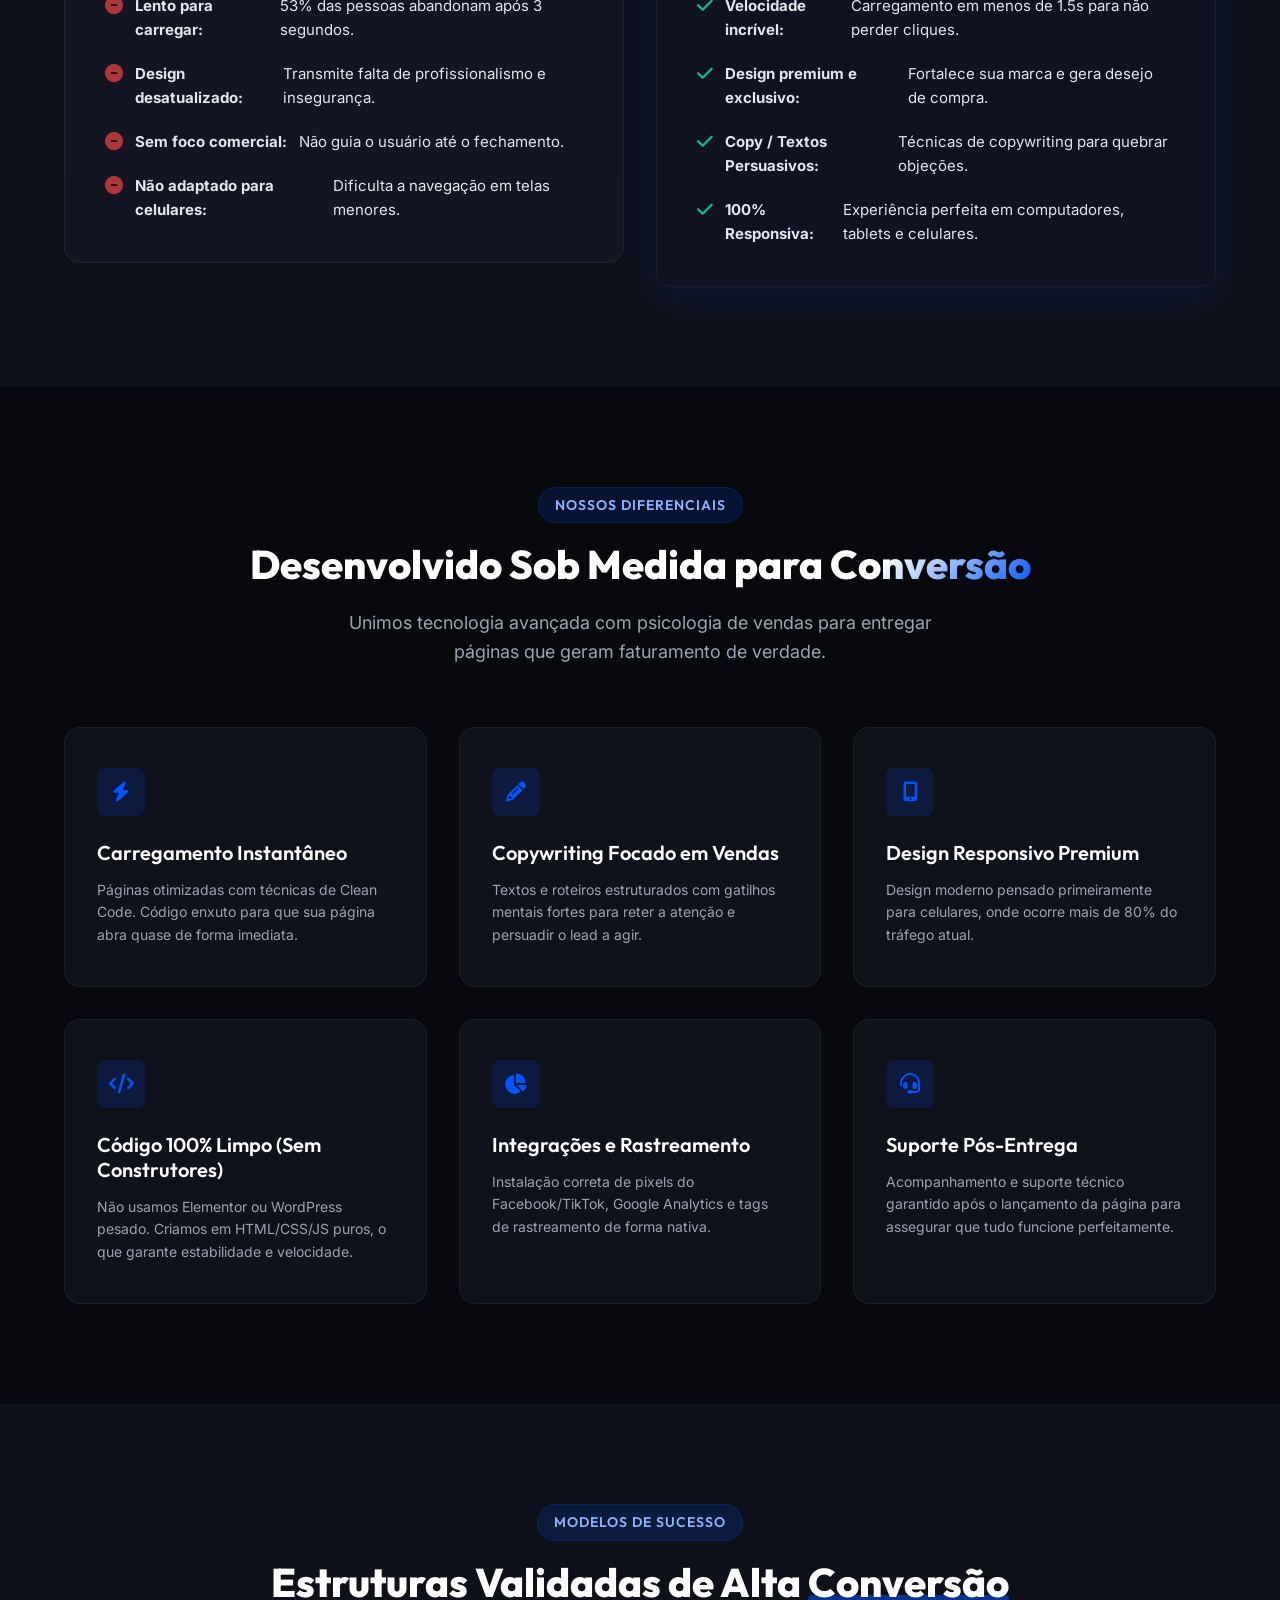
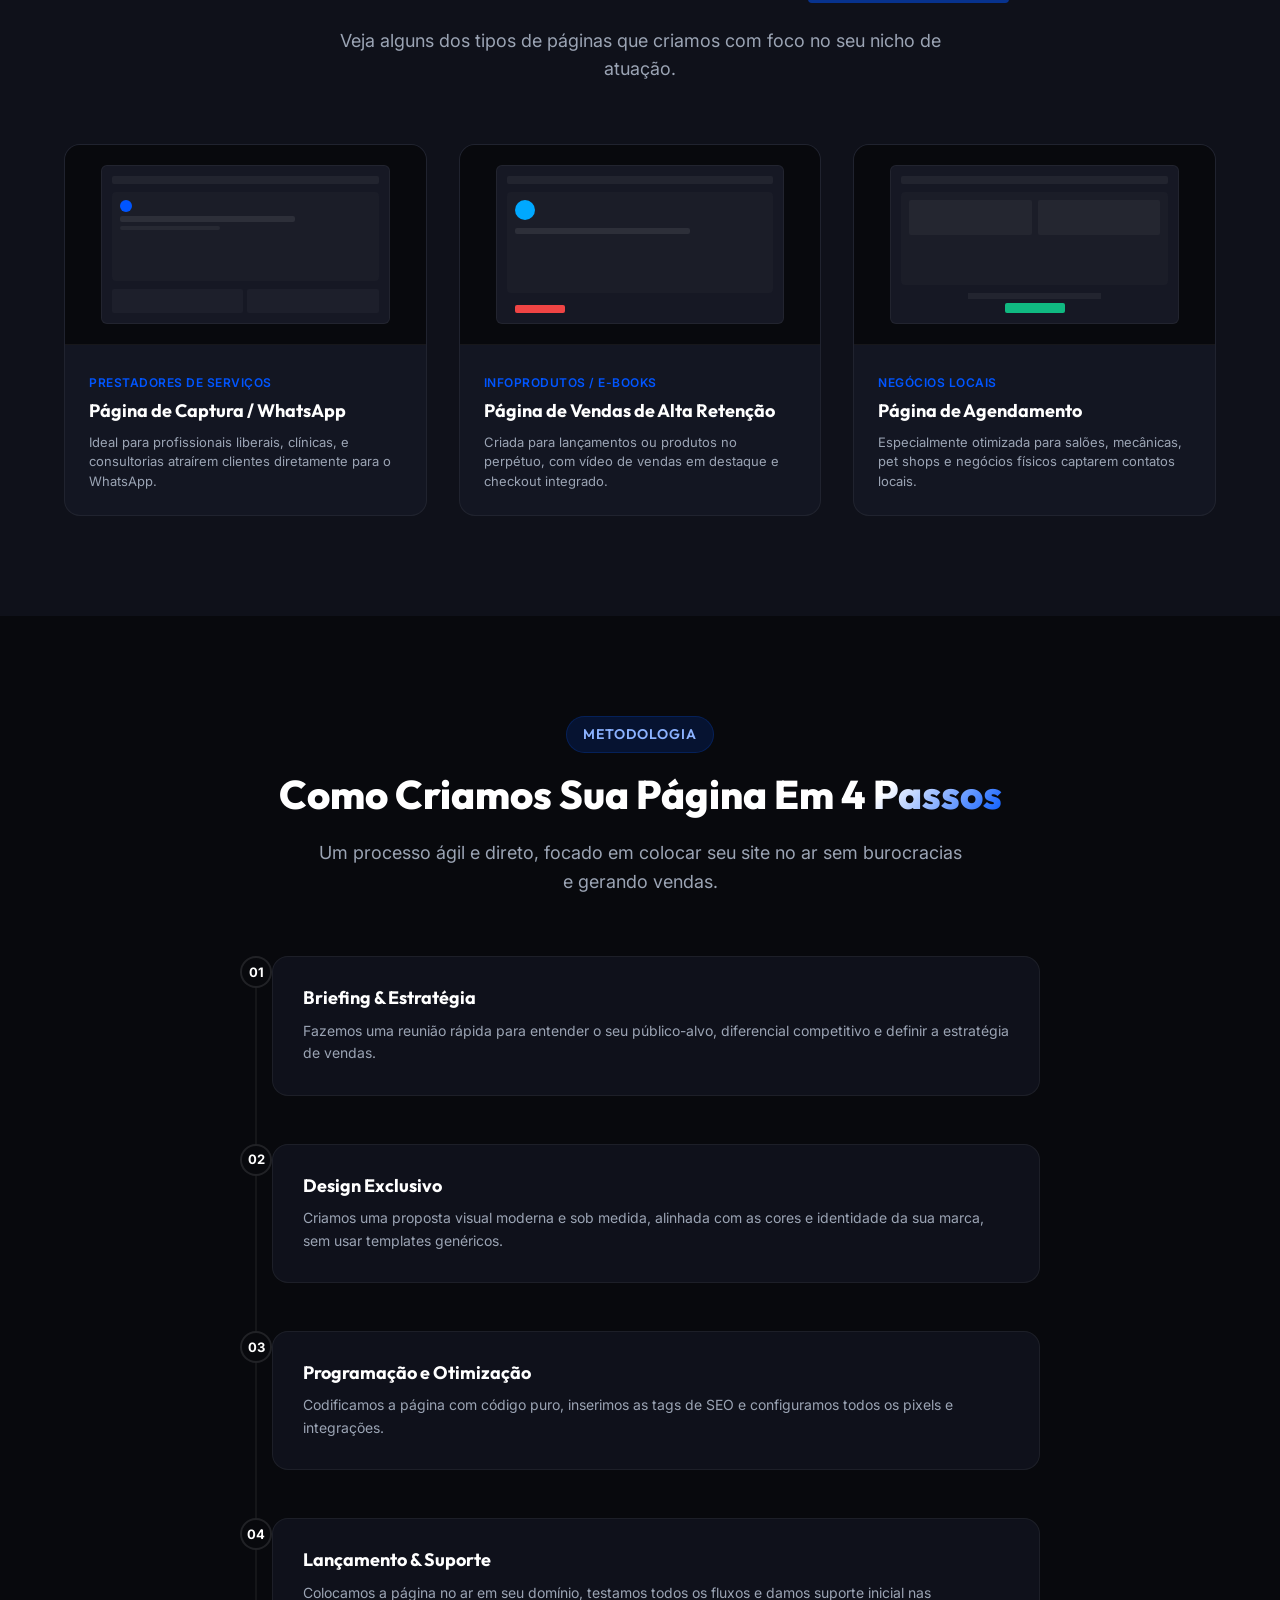
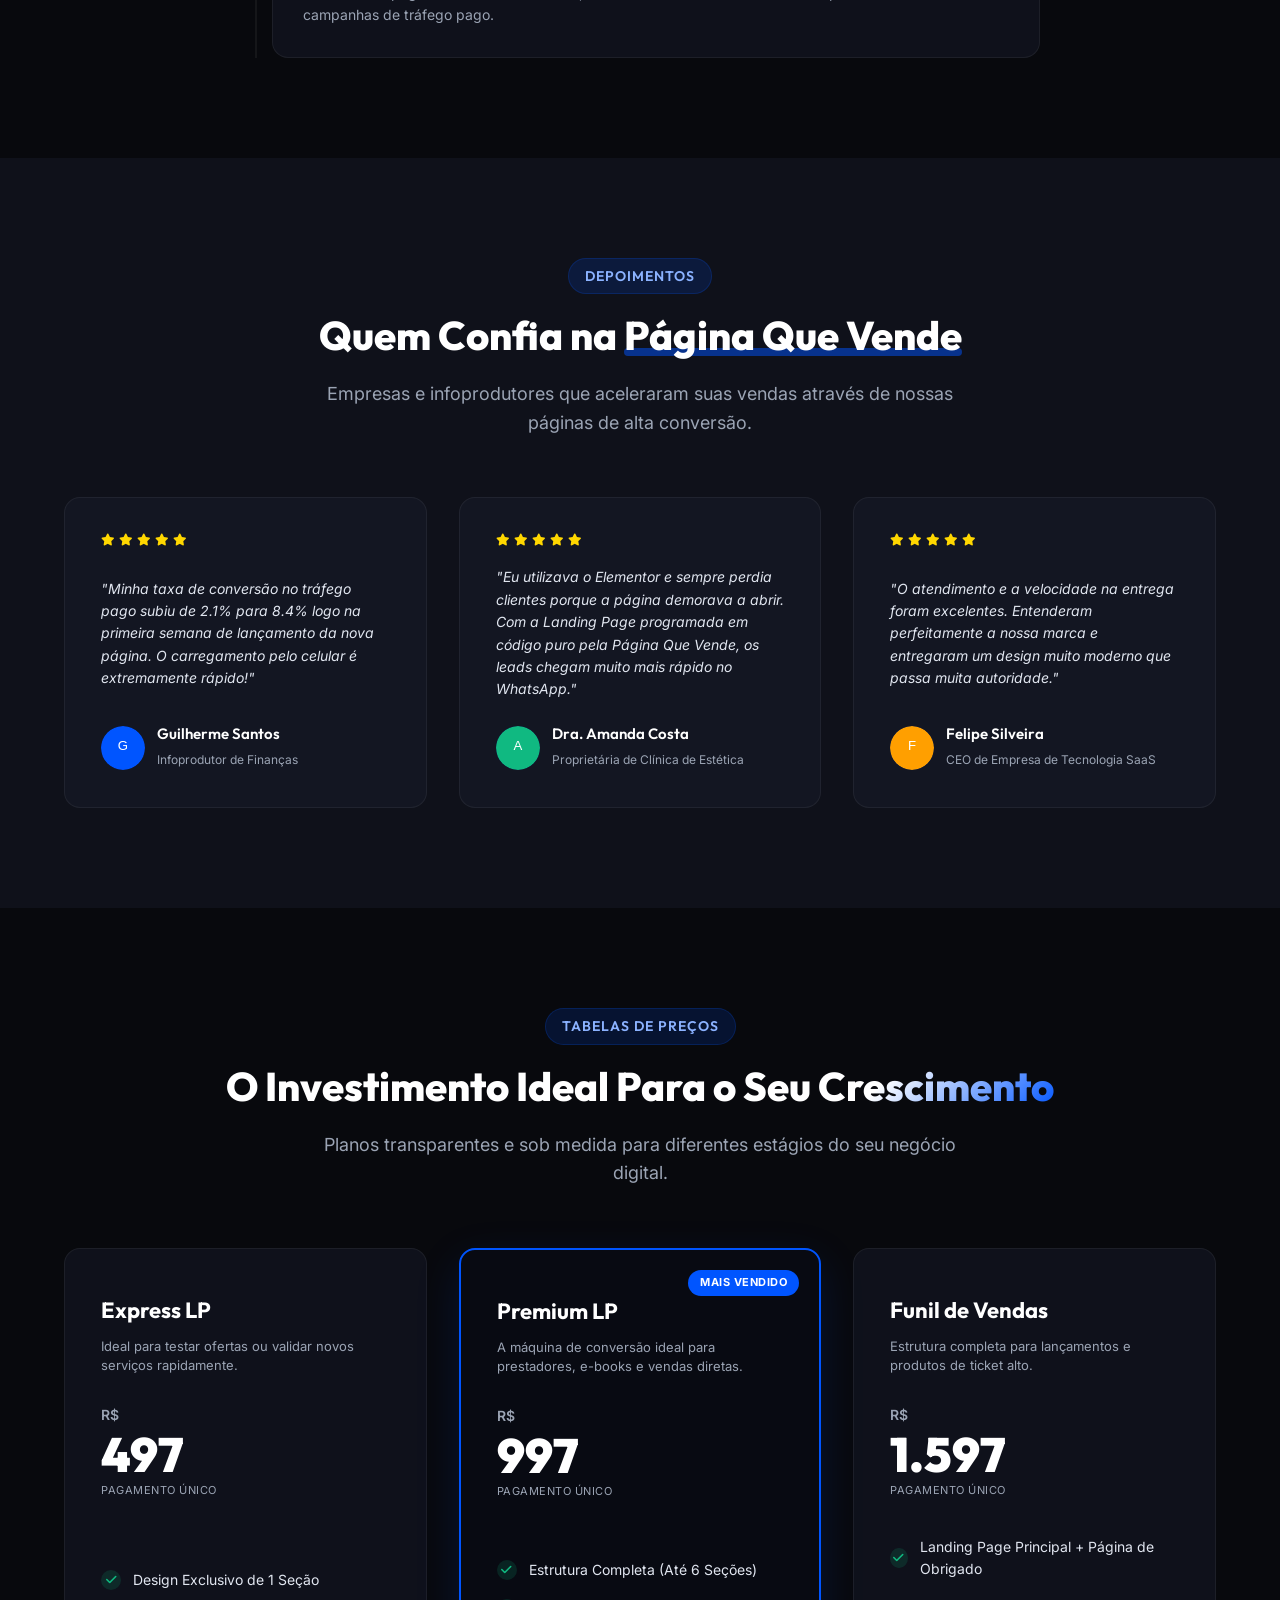
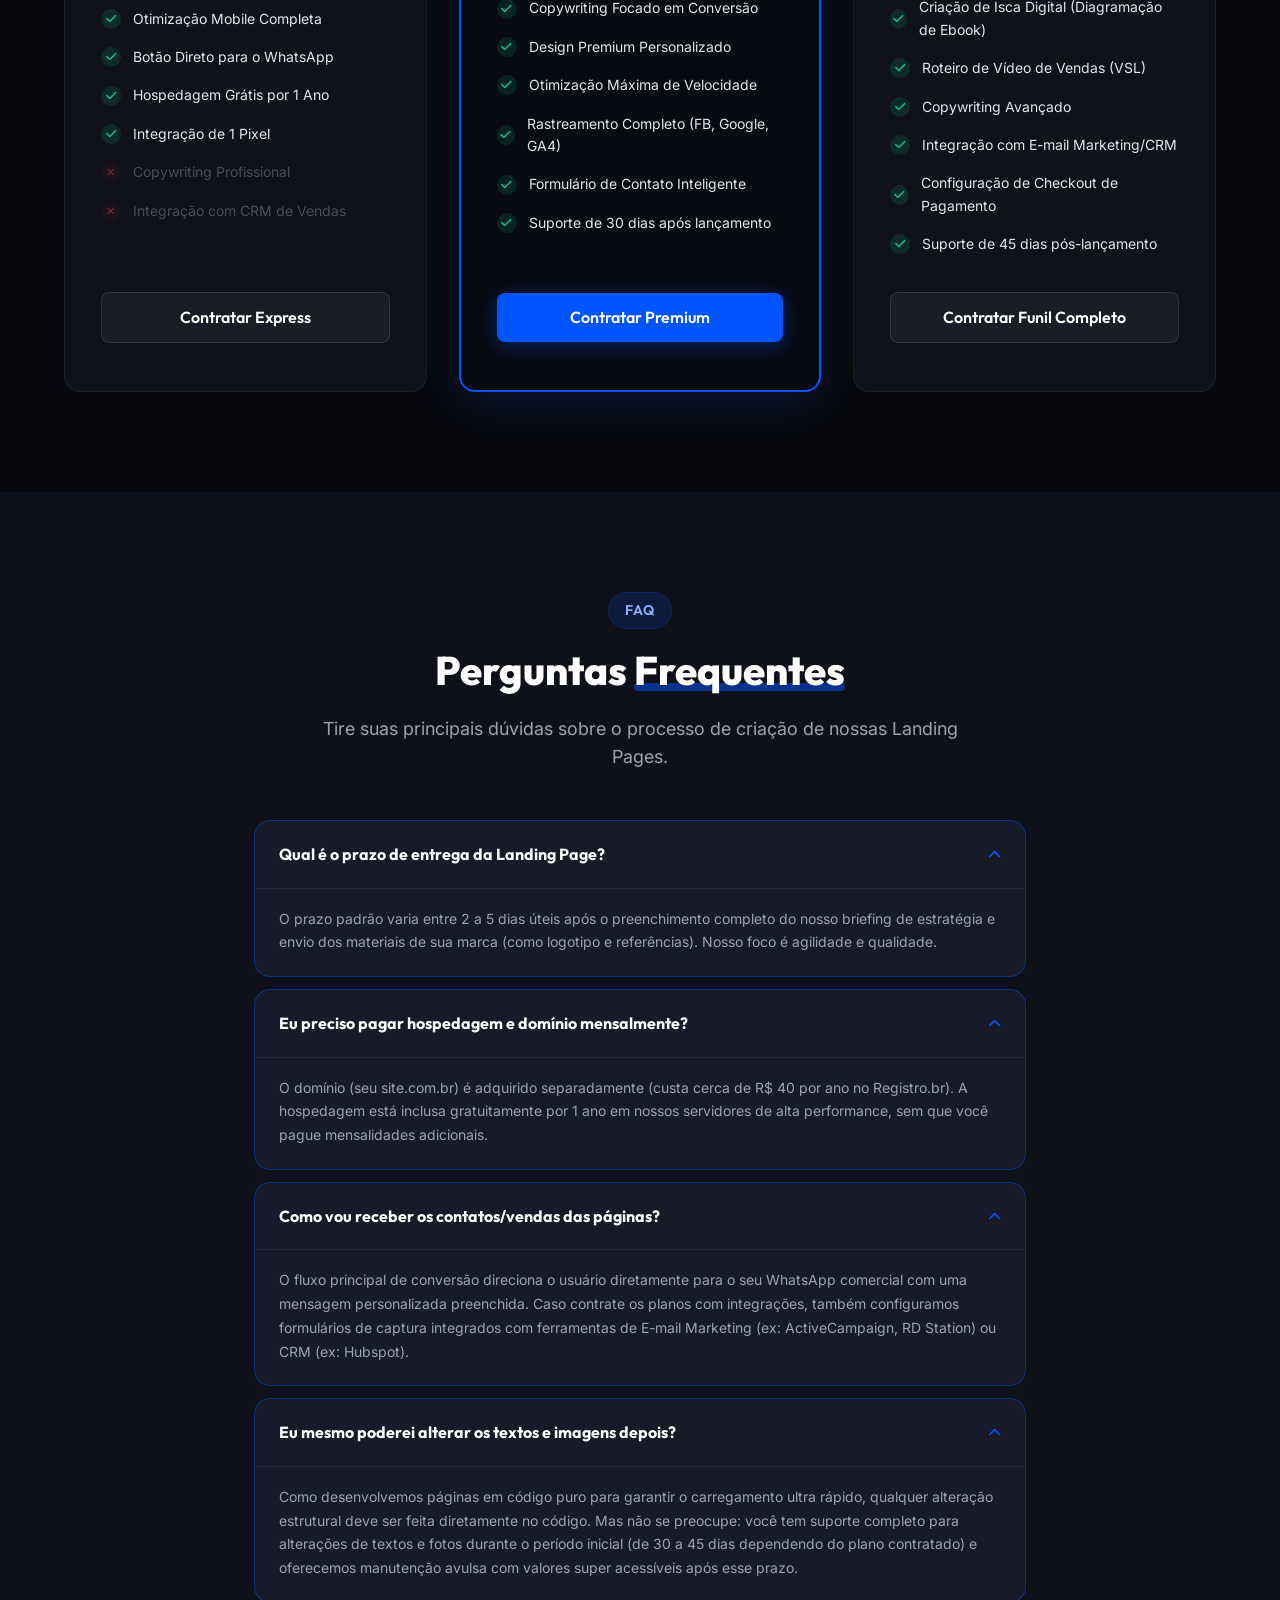
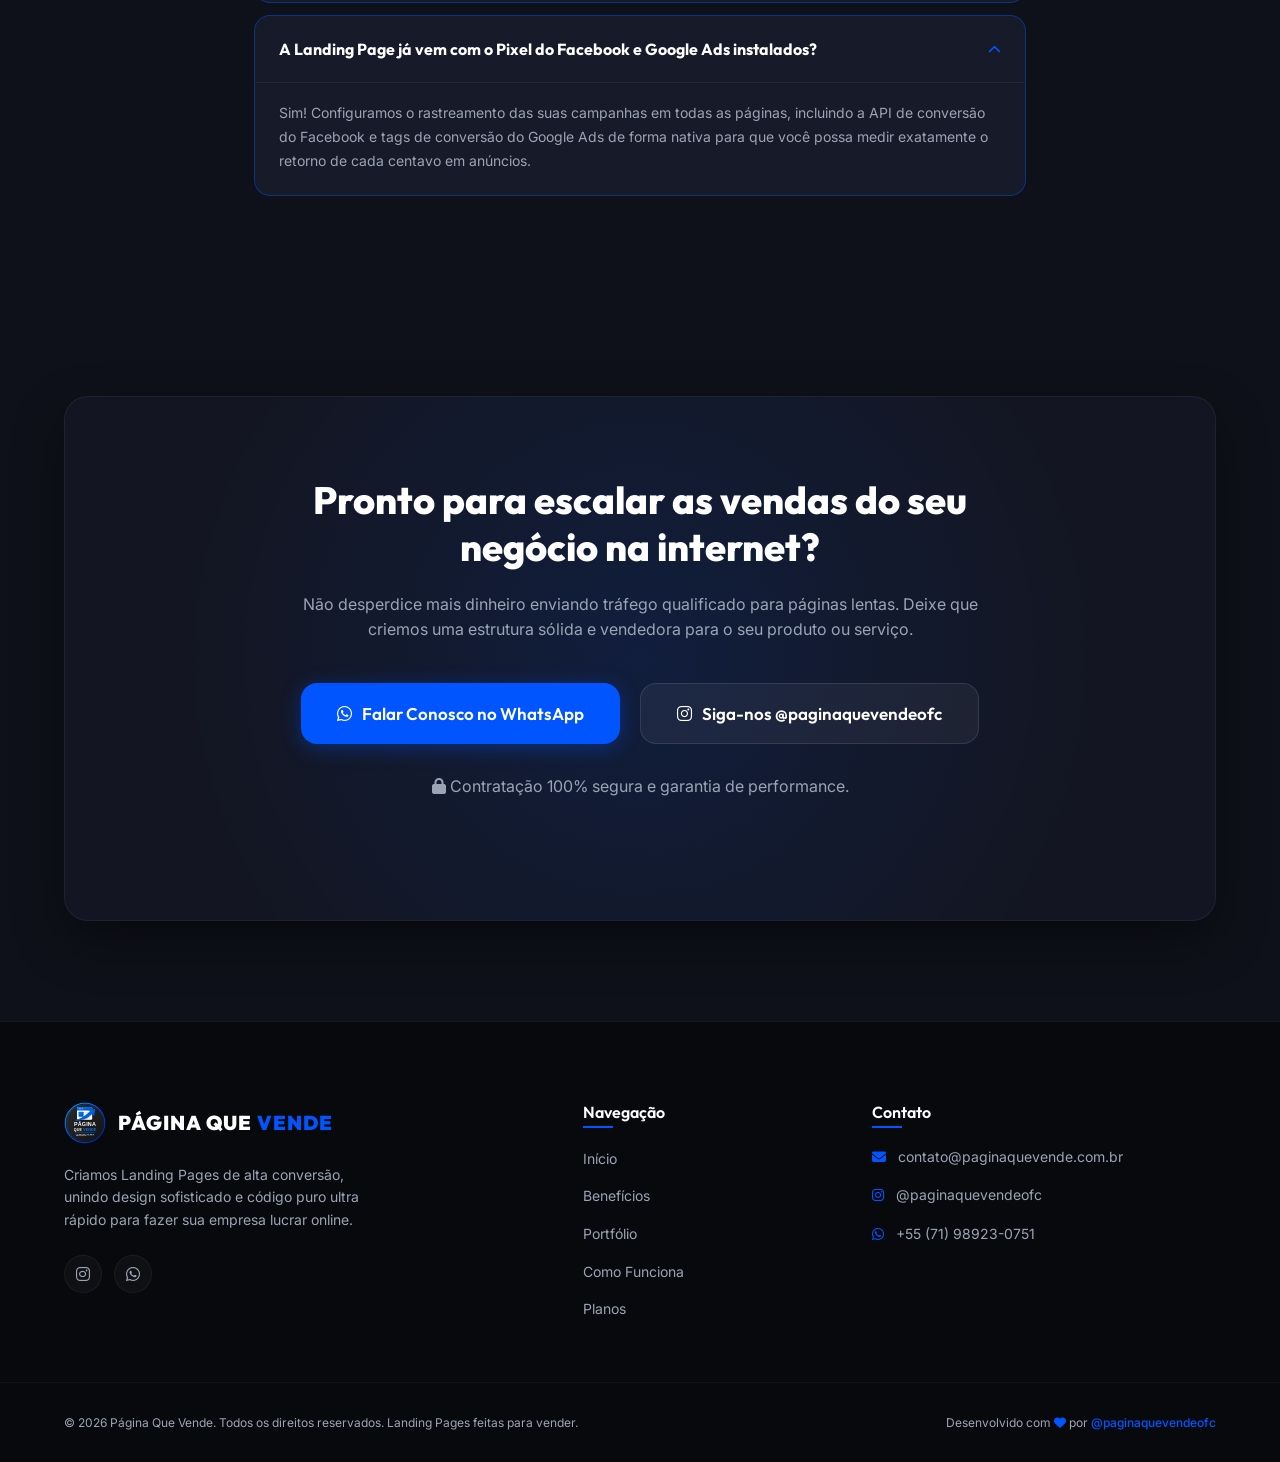
==== commit 7102c818: "feat: redesenha seção FAQ com estilo inspirado no chapadahost.com.br - Substitui layout numerado por" ====
--- a/index.html
+++ b/index.html
@@ -1,6 +1,16 @@
 <!DOCTYPE html>
 <html lang="pt-BR">
 <head>
+  <!-- Google tag (gtag.js) -->
+  <script async src="https://www.googletagmanager.com/gtag/js?id=G-3S5Y07YH58"></script>
+  <script>
+    window.dataLayer = window.dataLayer || [];
+    function gtag(){dataLayer.push(arguments);}
+    gtag('js', new Date());
+
+    gtag('config', 'G-3S5Y07YH58');
+  </script>
+
   <meta charset="UTF-8">
   <meta name="viewport" content="width=device-width, initial-scale=1.0">
   <meta name="description" content="Criamos Landing Pages de altíssima conversão, ultra rápidas e profissionais. Transforme seus visitantes em clientes reais. Conheça a Página Que Vende!">
@@ -593,66 +603,61 @@
     </section>
 
     <!-- FAQ Section -->
-    <section class="faq-section section-padding" id="faq">
-      <div class="container faq-container">
-        <div class="section-header text-center">
+    <section class="faq2-section section-padding" id="faq">
+      <div class="container faq2-container">
+        <div class="faq2-header section-header text-center">
           <span class="section-badge">FAQ</span>
           <h2 class="section-title">Perguntas <span class="highlight-blue">Frequentes</span></h2>
           <p class="section-subtitle">Tire suas principais dúvidas sobre o processo de criação de nossas Landing Pages.</p>
         </div>
-        
-        <div class="faq-accordion">
-          <!-- Accordion Item 1 -->
-          <div class="faq-item scroll-reveal">
-            <button class="faq-question">
-              <span>Qual é o prazo de entrega da Landing Page?</span>
-              <i class="fas fa-chevron-down"></i>
+
+        <div class="faq2-list">
+          <div class="faq2-item scroll-reveal">
+            <button class="faq2-question">
+              <span class="faq2-text">Qual é o prazo de entrega da Landing Page?</span>
+              <i class="fas fa-chevron-down faq2-chevron"></i>
             </button>
-            <div class="faq-answer">
+            <div class="faq2-answer">
               <p>O prazo padrão varia entre 2 a 5 dias úteis após o preenchimento completo do nosso briefing de estratégia e envio dos materiais de sua marca (como logotipo e referências). Nosso foco é agilidade e qualidade.</p>
             </div>
           </div>
-          
-          <!-- Accordion Item 2 -->
-          <div class="faq-item scroll-reveal">
-            <button class="faq-question">
-              <span>Eu preciso pagar hospedagem e domínio mensalmente?</span>
-              <i class="fas fa-chevron-down"></i>
+
+          <div class="faq2-item scroll-reveal">
+            <button class="faq2-question">
+              <span class="faq2-text">Eu preciso pagar hospedagem e domínio mensalmente?</span>
+              <i class="fas fa-chevron-down faq2-chevron"></i>
             </button>
-            <div class="faq-answer">
+            <div class="faq2-answer">
               <p>O domínio (seu site.com.br) é adquirido separadamente (custa cerca de R$ 40 por ano no Registro.br). A hospedagem está inclusa gratuitamente por 1 ano em nossos servidores de alta performance, sem que você pague mensalidades adicionais.</p>
             </div>
           </div>
-          
-          <!-- Accordion Item 3 -->
-          <div class="faq-item scroll-reveal">
-            <button class="faq-question">
-              <span>Como vou receber os contatos/vendas das páginas?</span>
-              <i class="fas fa-chevron-down"></i>
+
+          <div class="faq2-item scroll-reveal">
+            <button class="faq2-question">
+              <span class="faq2-text">Como vou receber os contatos/vendas das páginas?</span>
+              <i class="fas fa-chevron-down faq2-chevron"></i>
             </button>
-            <div class="faq-answer">
+            <div class="faq2-answer">
               <p>O fluxo principal de conversão direciona o usuário diretamente para o seu WhatsApp comercial com uma mensagem personalizada preenchida. Caso contrate os planos com integrações, também configuramos formulários de captura integrados com ferramentas de E-mail Marketing (ex: ActiveCampaign, RD Station) ou CRM (ex: Hubspot).</p>
             </div>
           </div>
-          
-          <!-- Accordion Item 4 -->
-          <div class="faq-item scroll-reveal">
-            <button class="faq-question">
-              <span>Eu mesmo poderei alterar os textos e imagens depois?</span>
-              <i class="fas fa-chevron-down"></i>
+
+          <div class="faq2-item scroll-reveal">
+            <button class="faq2-question">
+              <span class="faq2-text">Eu mesmo poderei alterar os textos e imagens depois?</span>
+              <i class="fas fa-chevron-down faq2-chevron"></i>
             </button>
-            <div class="faq-answer">
+            <div class="faq2-answer">
               <p>Como desenvolvemos páginas em código puro para garantir o carregamento ultra rápido, qualquer alteração estrutural deve ser feita diretamente no código. Mas não se preocupe: você tem suporte completo para alterações de textos e fotos durante o período inicial (de 30 a 45 dias dependendo do plano contratado) e oferecemos manutenção avulsa com valores super acessíveis após esse prazo.</p>
             </div>
           </div>
-          
-          <!-- Accordion Item 5 -->
-          <div class="faq-item scroll-reveal">
-            <button class="faq-question">
-              <span>A Landing Page já vem com o Pixel do Facebook e Google Ads instalados?</span>
-              <i class="fas fa-chevron-down"></i>
+
+          <div class="faq2-item scroll-reveal">
+            <button class="faq2-question">
+              <span class="faq2-text">A Landing Page já vem com o Pixel do Facebook e Google Ads instalados?</span>
+              <i class="fas fa-chevron-down faq2-chevron"></i>
             </button>
-            <div class="faq-answer">
+            <div class="faq2-answer">
               <p>Sim! Configuramos o rastreamento das suas campanhas em todas as páginas, incluindo a API de conversão do Facebook e tags de conversão do Google Ads de forma nativa para que você possa medir exatamente o retorno de cada centavo em anúncios.</p>
             </div>
           </div>
--- a/style.css
+++ b/style.css
@@ -1462,9 +1462,23 @@
 }
 
 .faq-answer {
-  max-height: 0;
-  overflow: hidden;
-  transition: max-height var(--transition-normal);
+  display: none;
+}
+
+.faq-item.active .faq-answer {
+  display: block;
+  animation: faqFadeIn 0.35s cubic-bezier(0.16, 1, 0.3, 1) forwards;
+}
+
+@keyframes faqFadeIn {
+  from {
+    opacity: 0;
+    transform: translateY(-8px);
+  }
+  to {
+    opacity: 1;
+    transform: translateY(0);
+  }
 }
 
 .faq-answer p {
@@ -1474,6 +1488,116 @@
   line-height: 1.6;
 }
 
+
+/* -------------------------------------------------------------
+ * FAQ v2 SECTION — estilo chapadahost
+ * ------------------------------------------------------------- */
+
+.faq2-section {
+  background-color: var(--bg-dark);
+}
+
+.faq2-container {
+  max-width: 820px;
+}
+
+.faq2-header {
+  text-align: center;
+  margin-bottom: 48px;
+}
+
+.faq2-list {
+  display: flex;
+  flex-direction: column;
+  gap: 12px;
+}
+
+.faq2-item {
+  background-color: var(--bg-card);
+  border: 1px solid var(--border-card);
+  border-radius: var(--radius-md);
+  overflow: hidden;
+  transition: border-color var(--transition-normal);
+}
+
+.faq2-item:hover {
+  border-color: rgba(255, 255, 255, 0.12);
+}
+
+.faq2-item.active {
+  border-color: var(--border-card-hover);
+  background-color: var(--bg-card-hover);
+}
+
+.faq2-question {
+  width: 100%;
+  background: none;
+  border: none;
+  padding: 22px 24px;
+  display: flex;
+  align-items: center;
+  justify-content: space-between;
+  gap: 16px;
+  cursor: pointer;
+  text-align: left;
+}
+
+.faq2-text {
+  font-family: var(--font-title);
+  font-size: 16px;
+  font-weight: 700;
+  color: var(--text-white);
+  line-height: 1.4;
+  transition: color var(--transition-fast);
+}
+
+.faq2-item.active .faq2-text {
+  color: var(--text-white);
+}
+
+.faq2-chevron {
+  font-size: 13px;
+  color: var(--text-gray);
+  flex-shrink: 0;
+  transition: transform var(--transition-normal), color var(--transition-fast);
+}
+
+.faq2-item.active .faq2-chevron {
+  transform: rotate(180deg);
+  color: var(--primary);
+}
+
+.faq2-answer {
+  display: none;
+}
+
+.faq2-item.active .faq2-answer {
+  display: block;
+  animation: faqFadeIn 0.3s cubic-bezier(0.16, 1, 0.3, 1) forwards;
+}
+
+.faq2-answer p {
+  padding: 0 24px 22px 24px;
+  font-size: 14px;
+  color: var(--text-gray);
+  line-height: 1.7;
+  border-top: 1px solid var(--border-card);
+  padding-top: 18px;
+}
+
+@media (max-width: 768px) {
+  .faq2-question {
+    padding: 18px 20px;
+  }
+
+  .faq2-text {
+    font-size: 15px;
+  }
+
+  .faq2-answer p {
+    padding: 16px 20px 18px 20px;
+  }
+}
 
 /* -------------------------------------------------------------
  * FINAL CTA SECTION
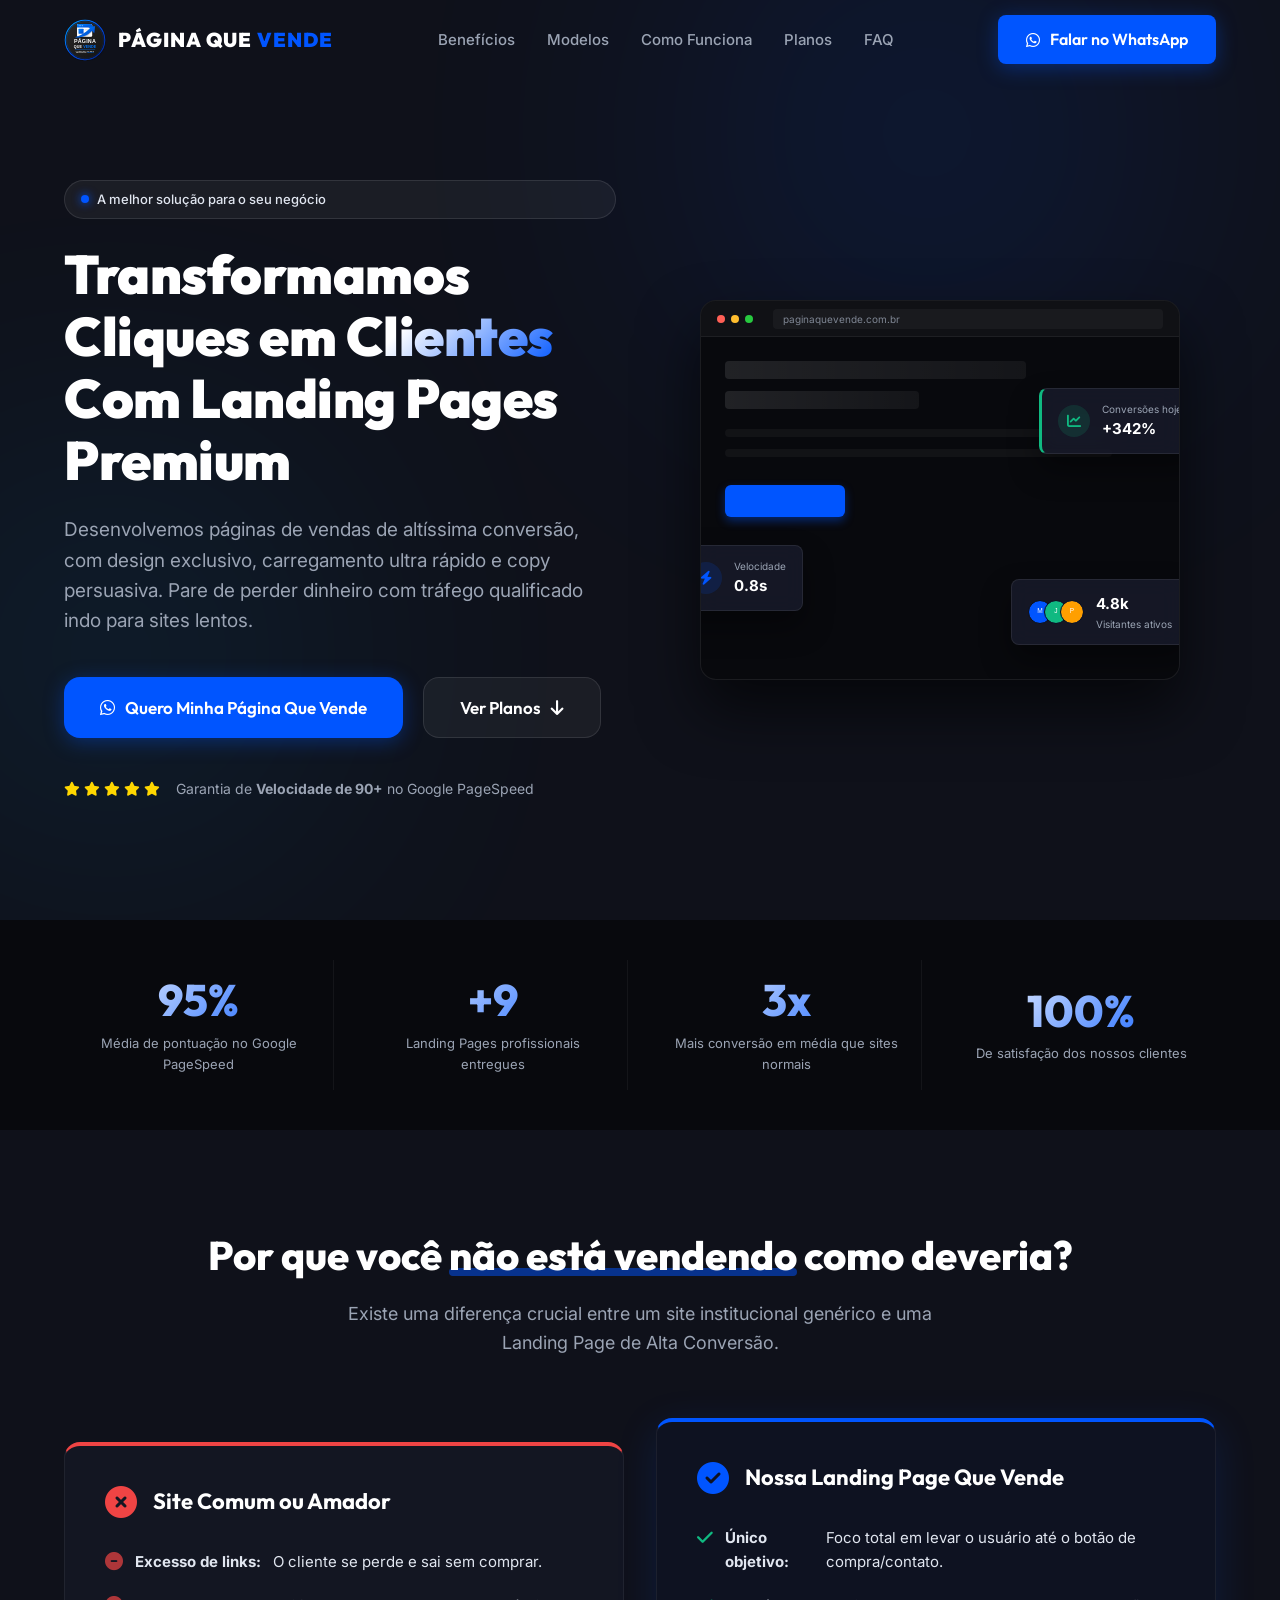
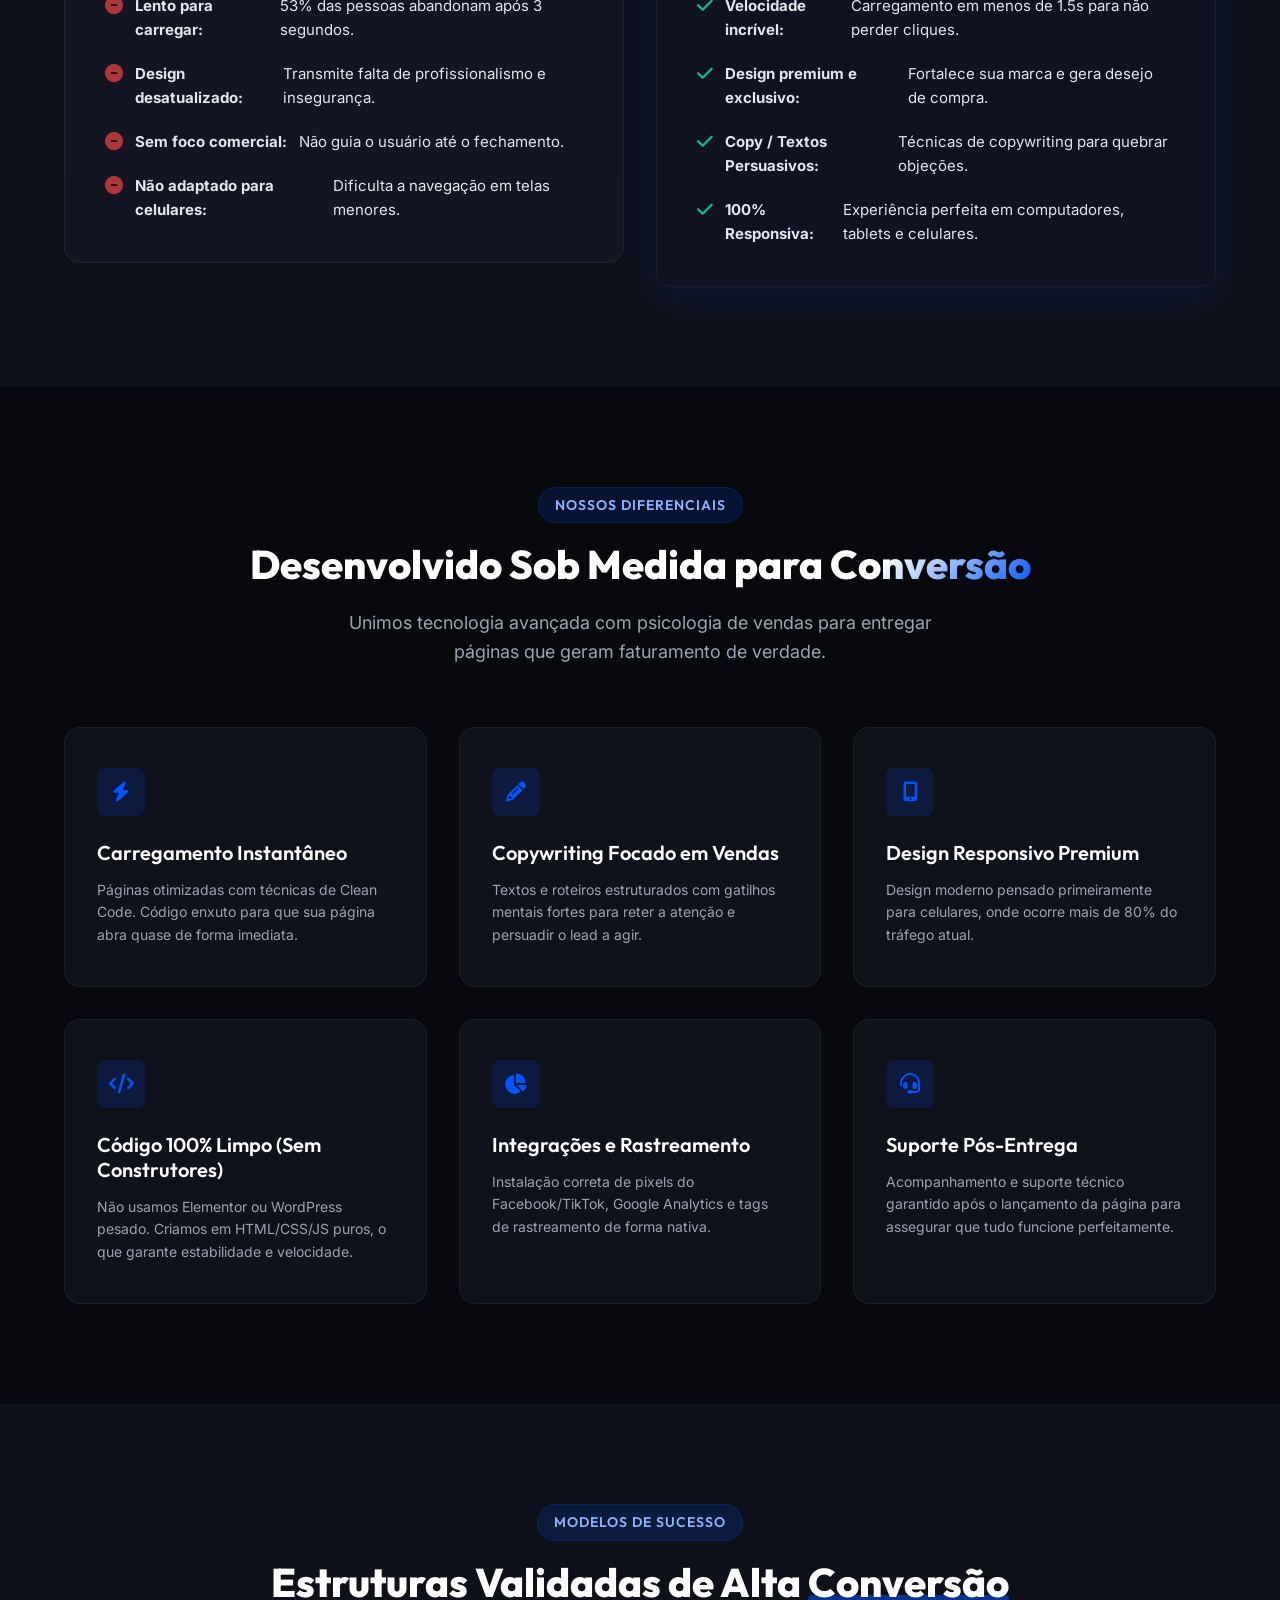
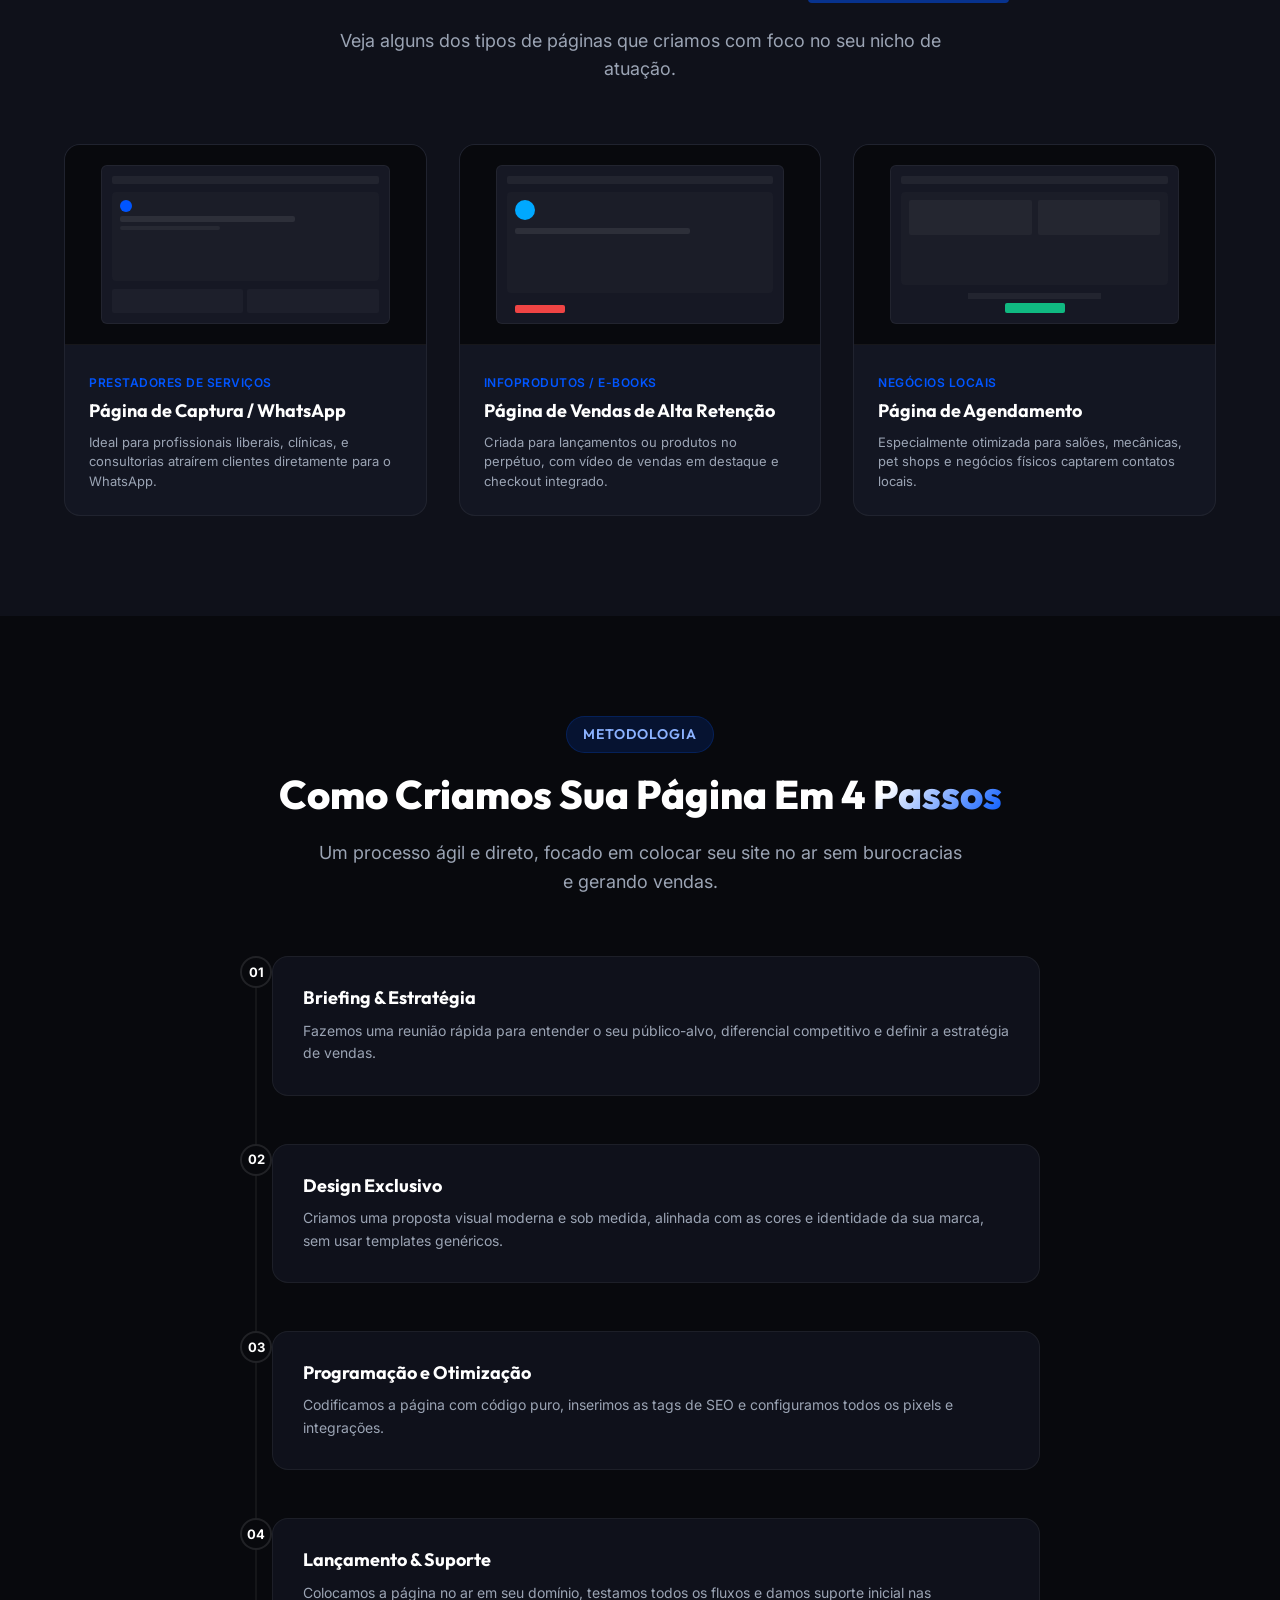
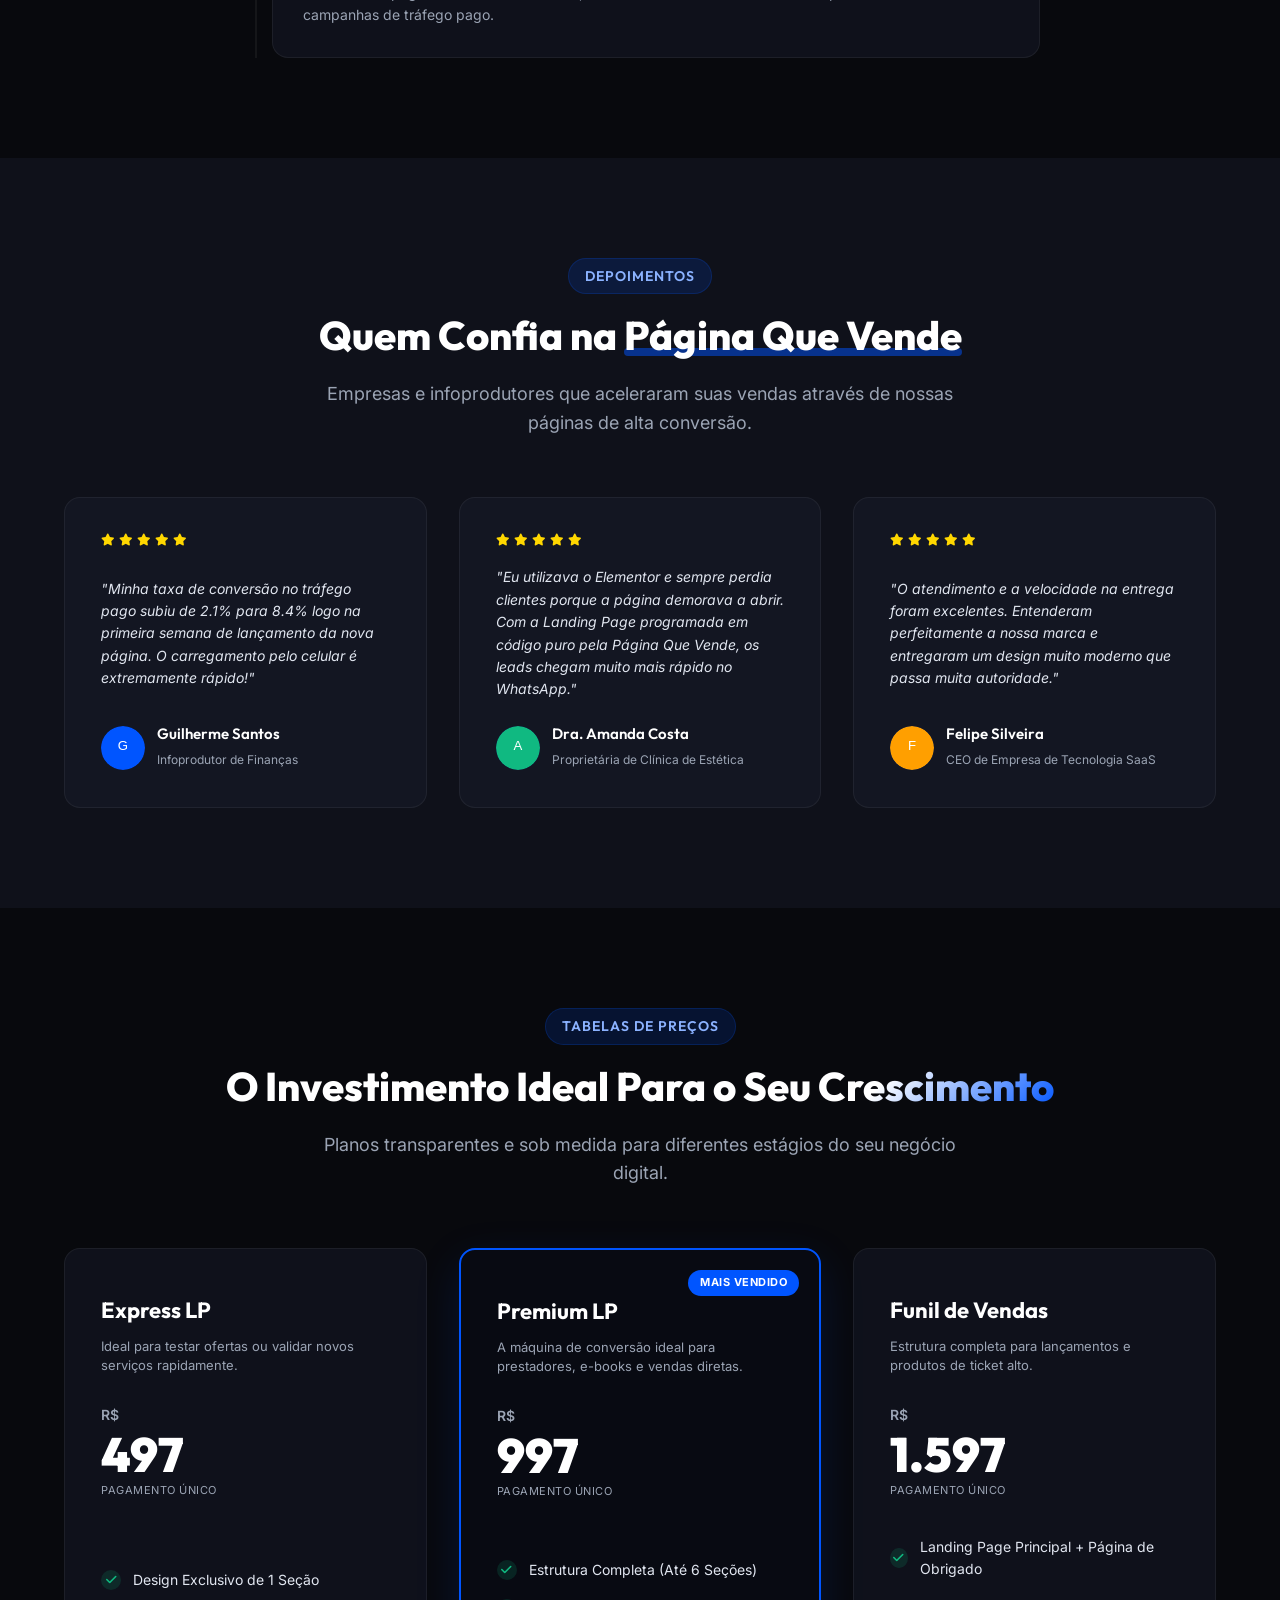
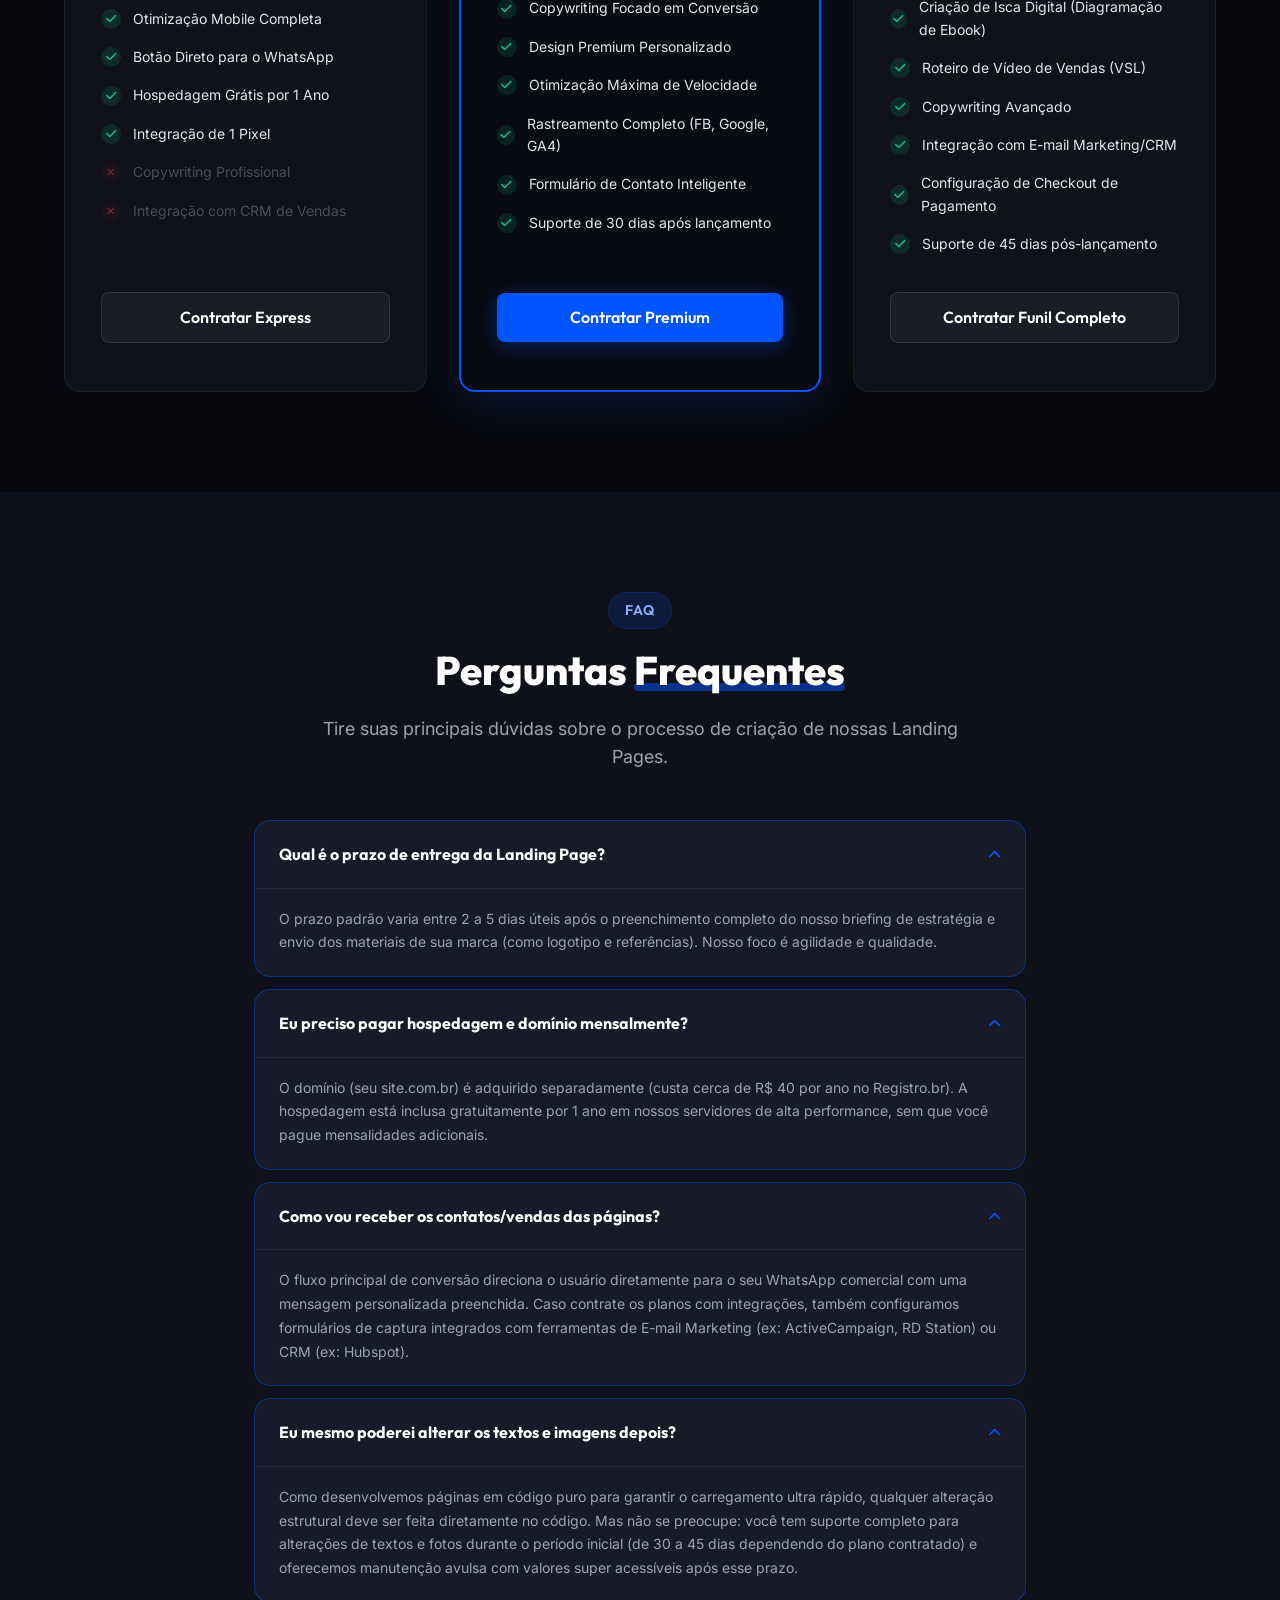
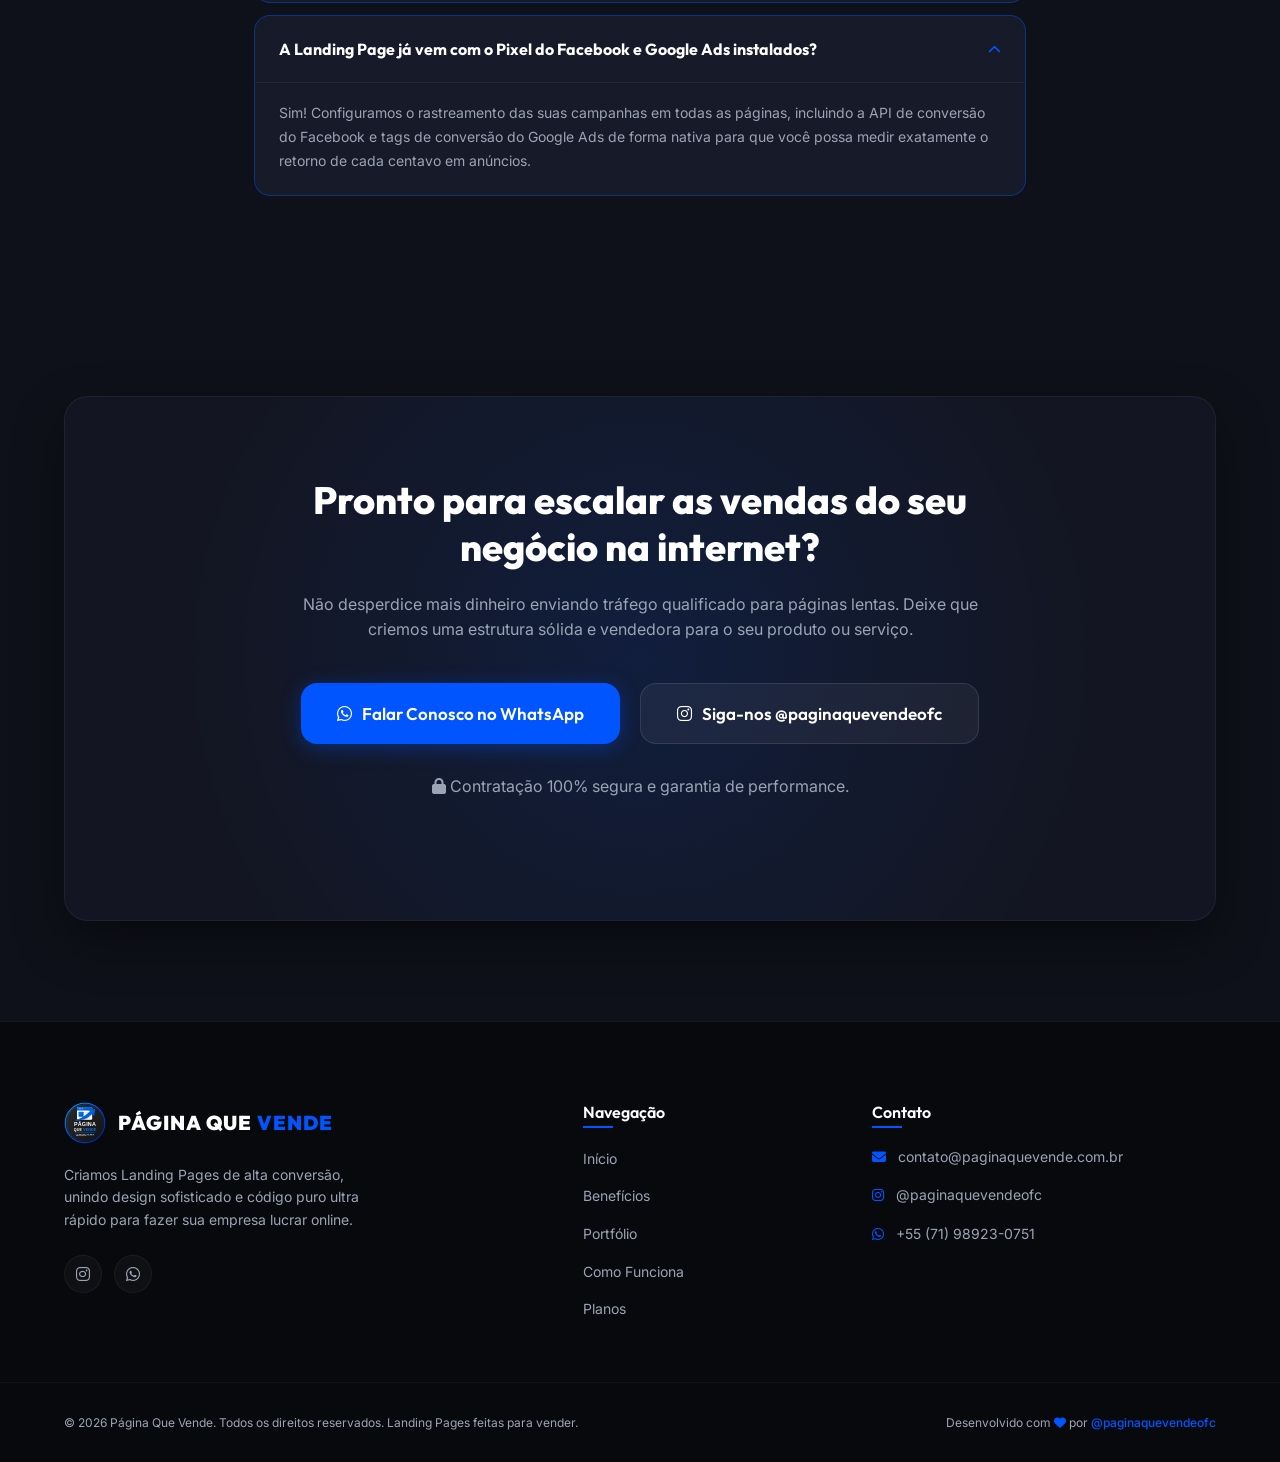
==== commit f2b8537a: "feat: atualiza contador de paginas entregues e adiciona materiais de marketing Ajusta o contador de " ====
--- a/index.html
+++ b/index.html
@@ -2,13 +2,13 @@
 <html lang="pt-BR">
 <head>
   <!-- Google tag (gtag.js) -->
-  <script async src="https://www.googletagmanager.com/gtag/js?id=G-3S5Y07YH58"></script>
+  <script async src="https://www.googletagmanager.com/gtag/js?id=G-EJT4VZT6TL"></script>
   <script>
     window.dataLayer = window.dataLayer || [];
     function gtag(){dataLayer.push(arguments);}
     gtag('js', new Date());
 
-    gtag('config', 'G-3S5Y07YH58');
+    gtag('config', 'G-EJT4VZT6TL');
   </script>
 
   <meta charset="UTF-8">
@@ -186,7 +186,7 @@
           <p class="stat-desc">Média de pontuação no Google PageSpeed</p>
         </div>
         <div class="stat-item">
-          <div class="stat-number">+<span class="counter" data-target="150">0</span></div>
+          <div class="stat-number">+<span class="counter" data-target="9">0</span></div>
           <p class="stat-desc">Landing Pages profissionais entregues</p>
         </div>
         <div class="stat-item">
